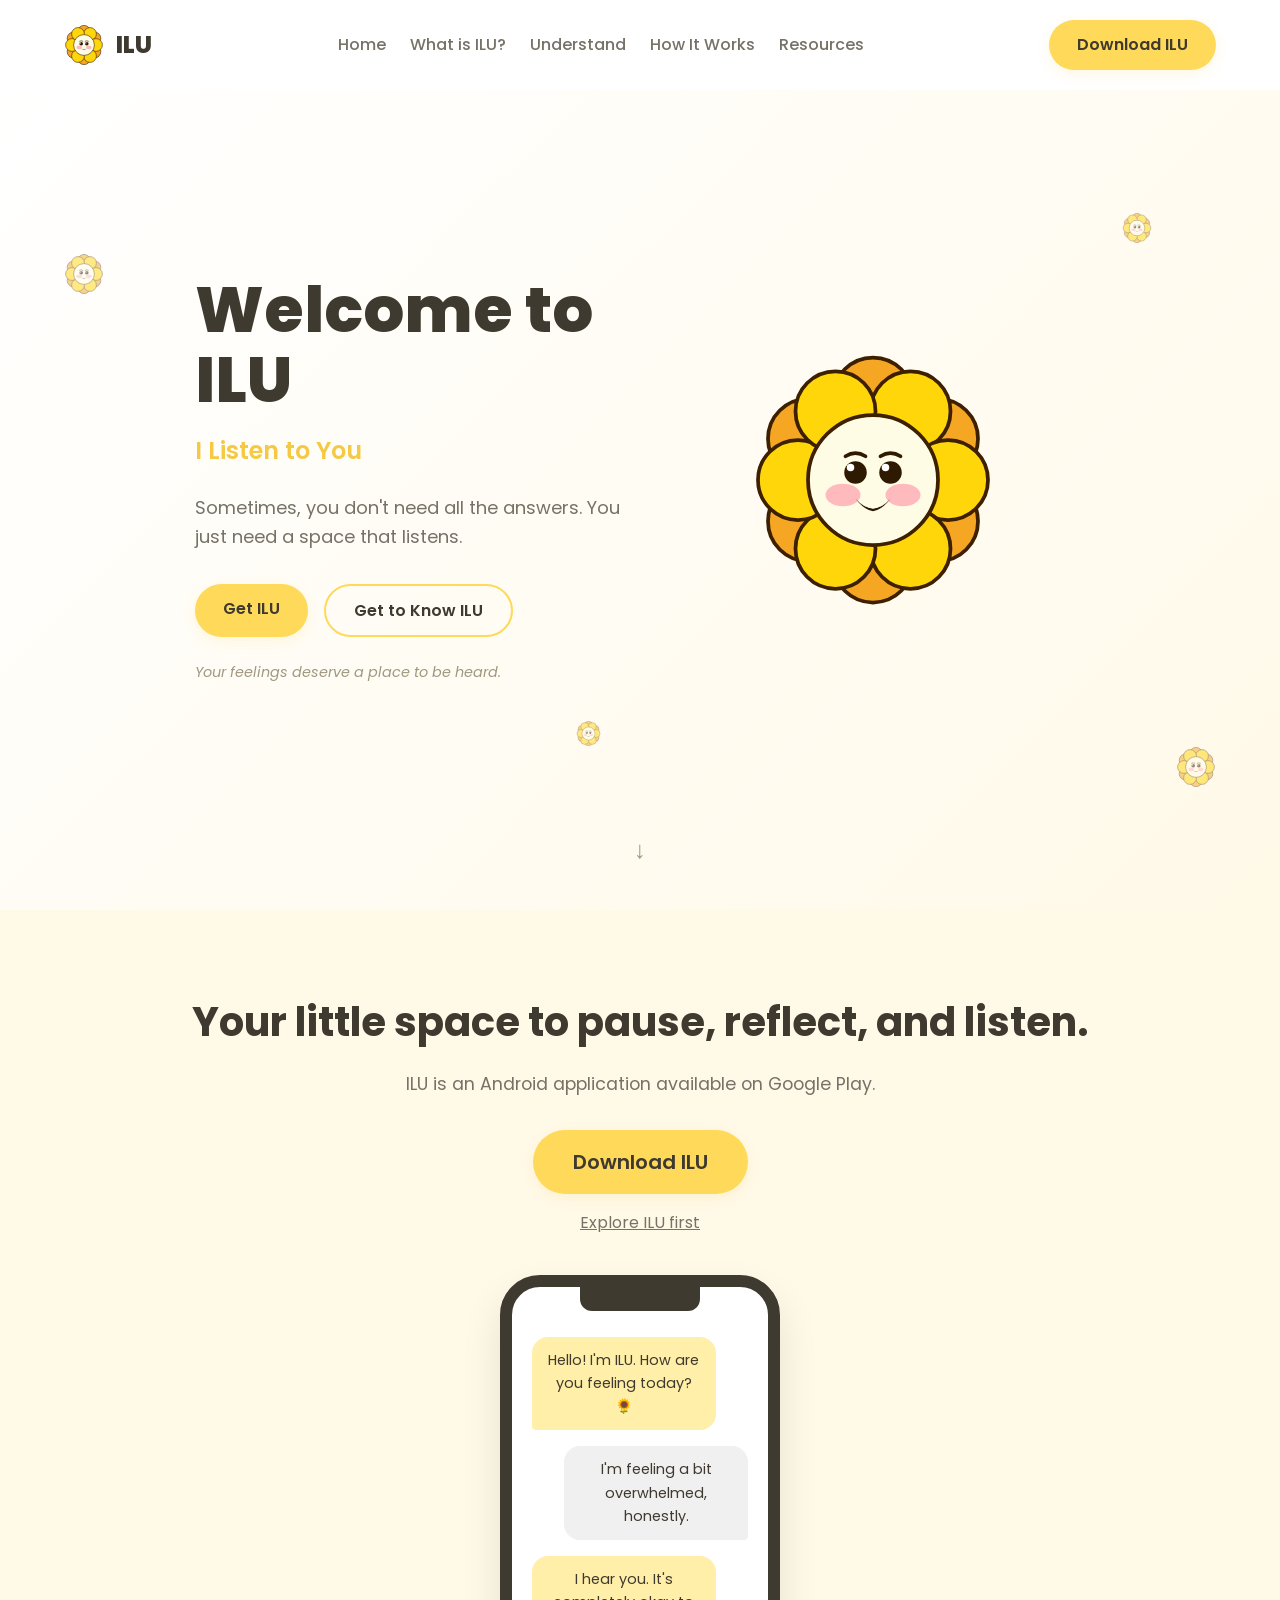
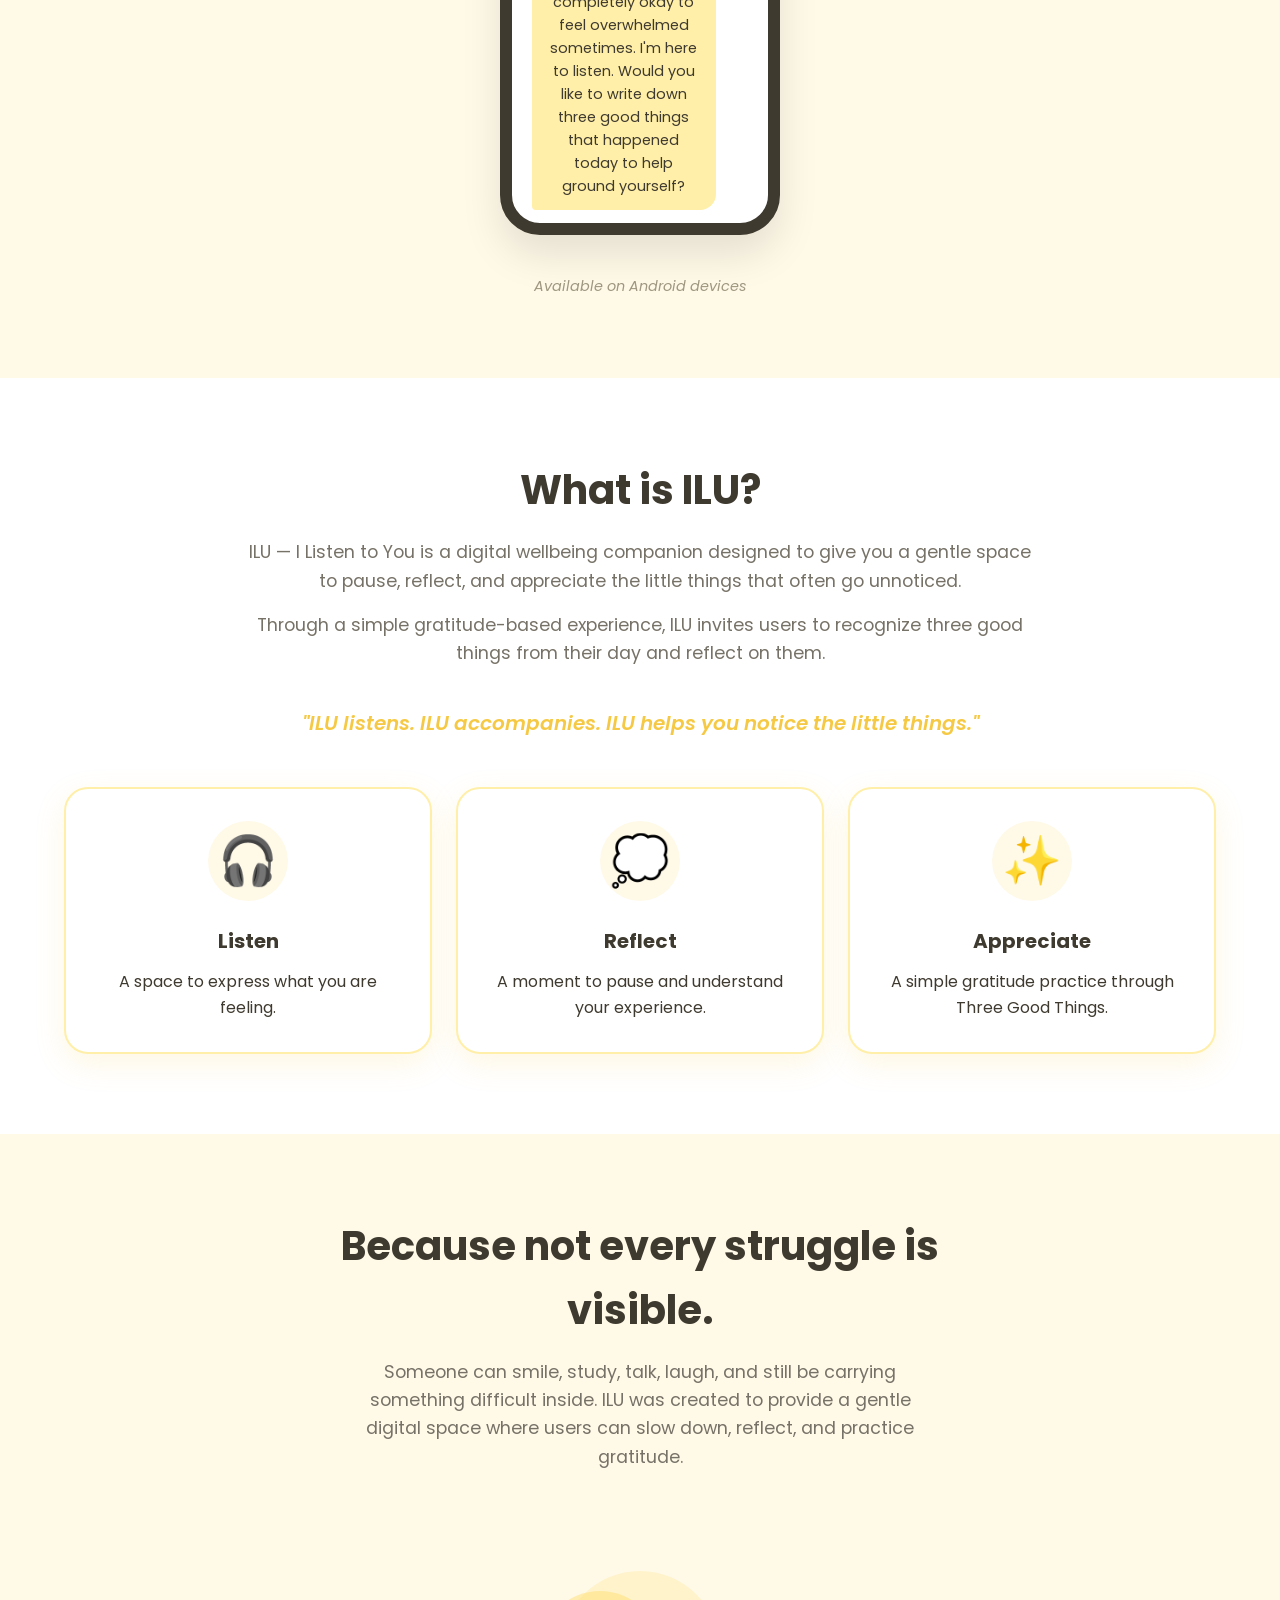
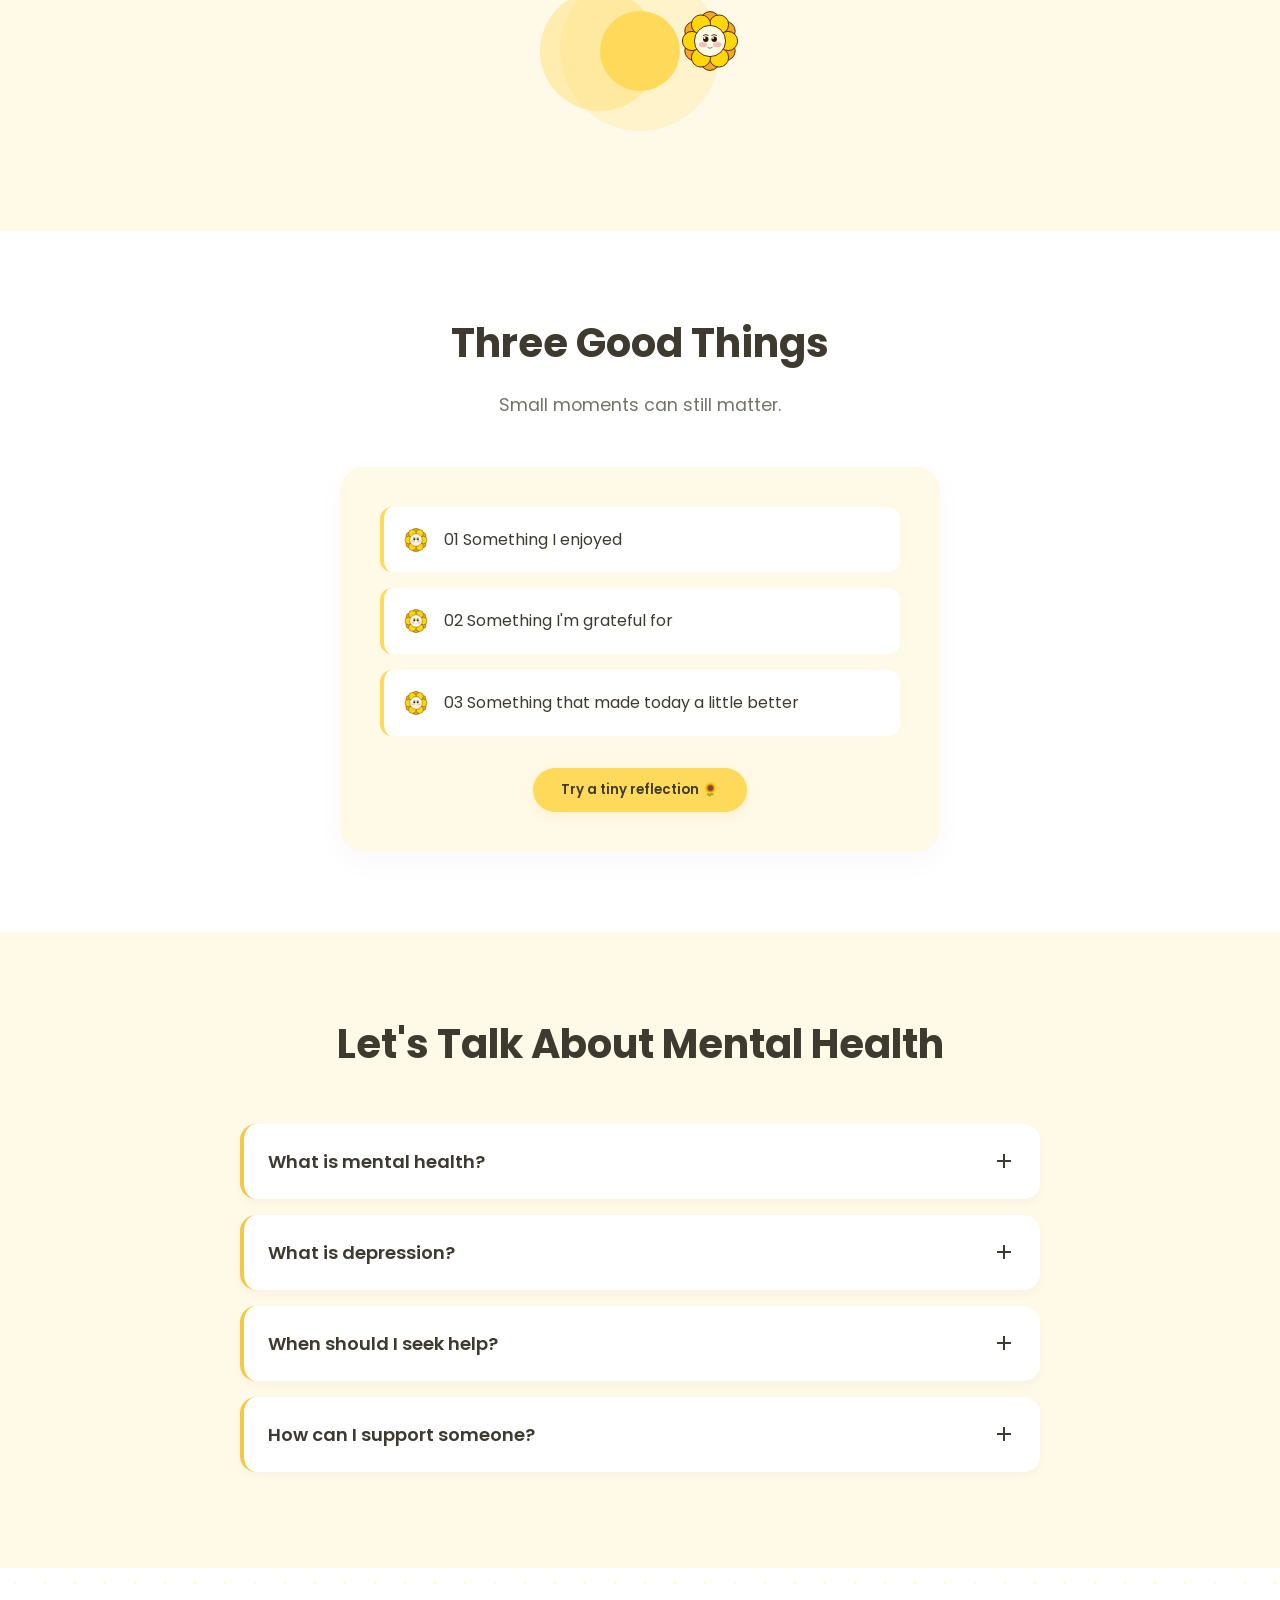
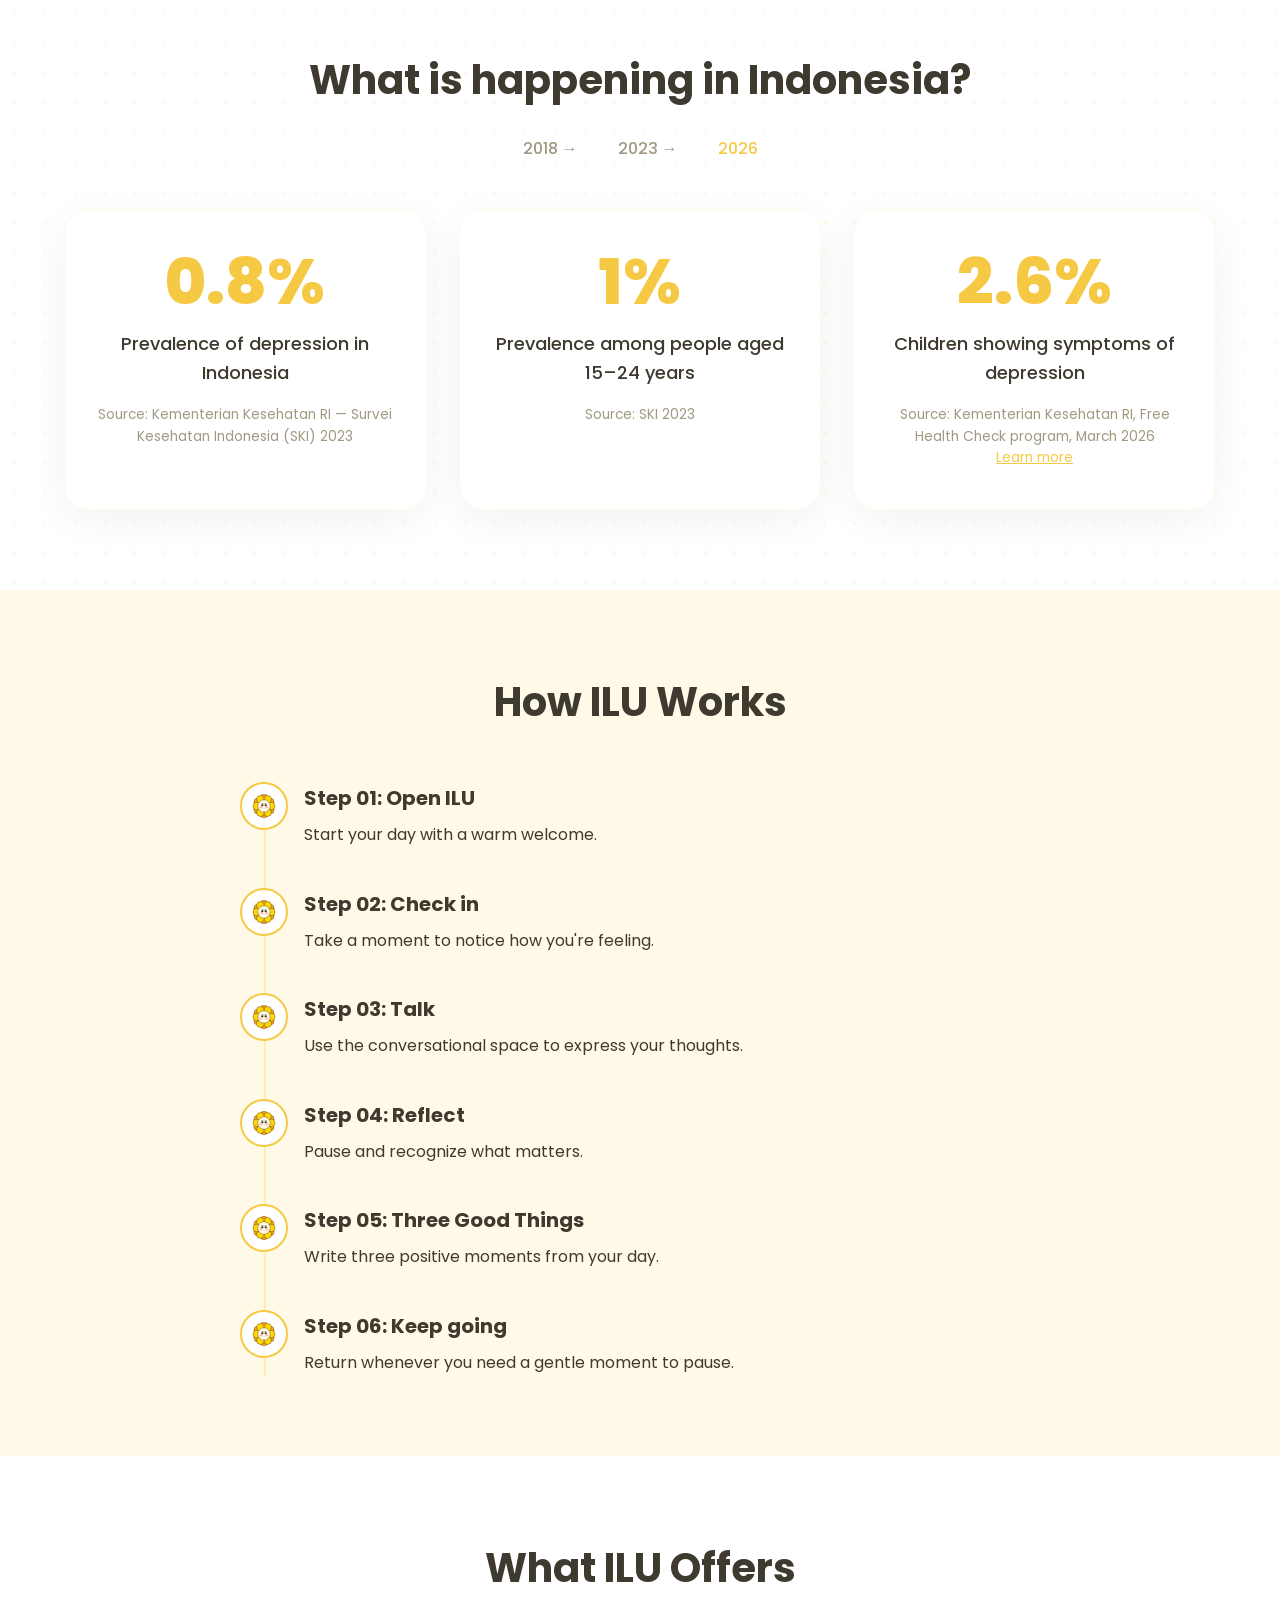
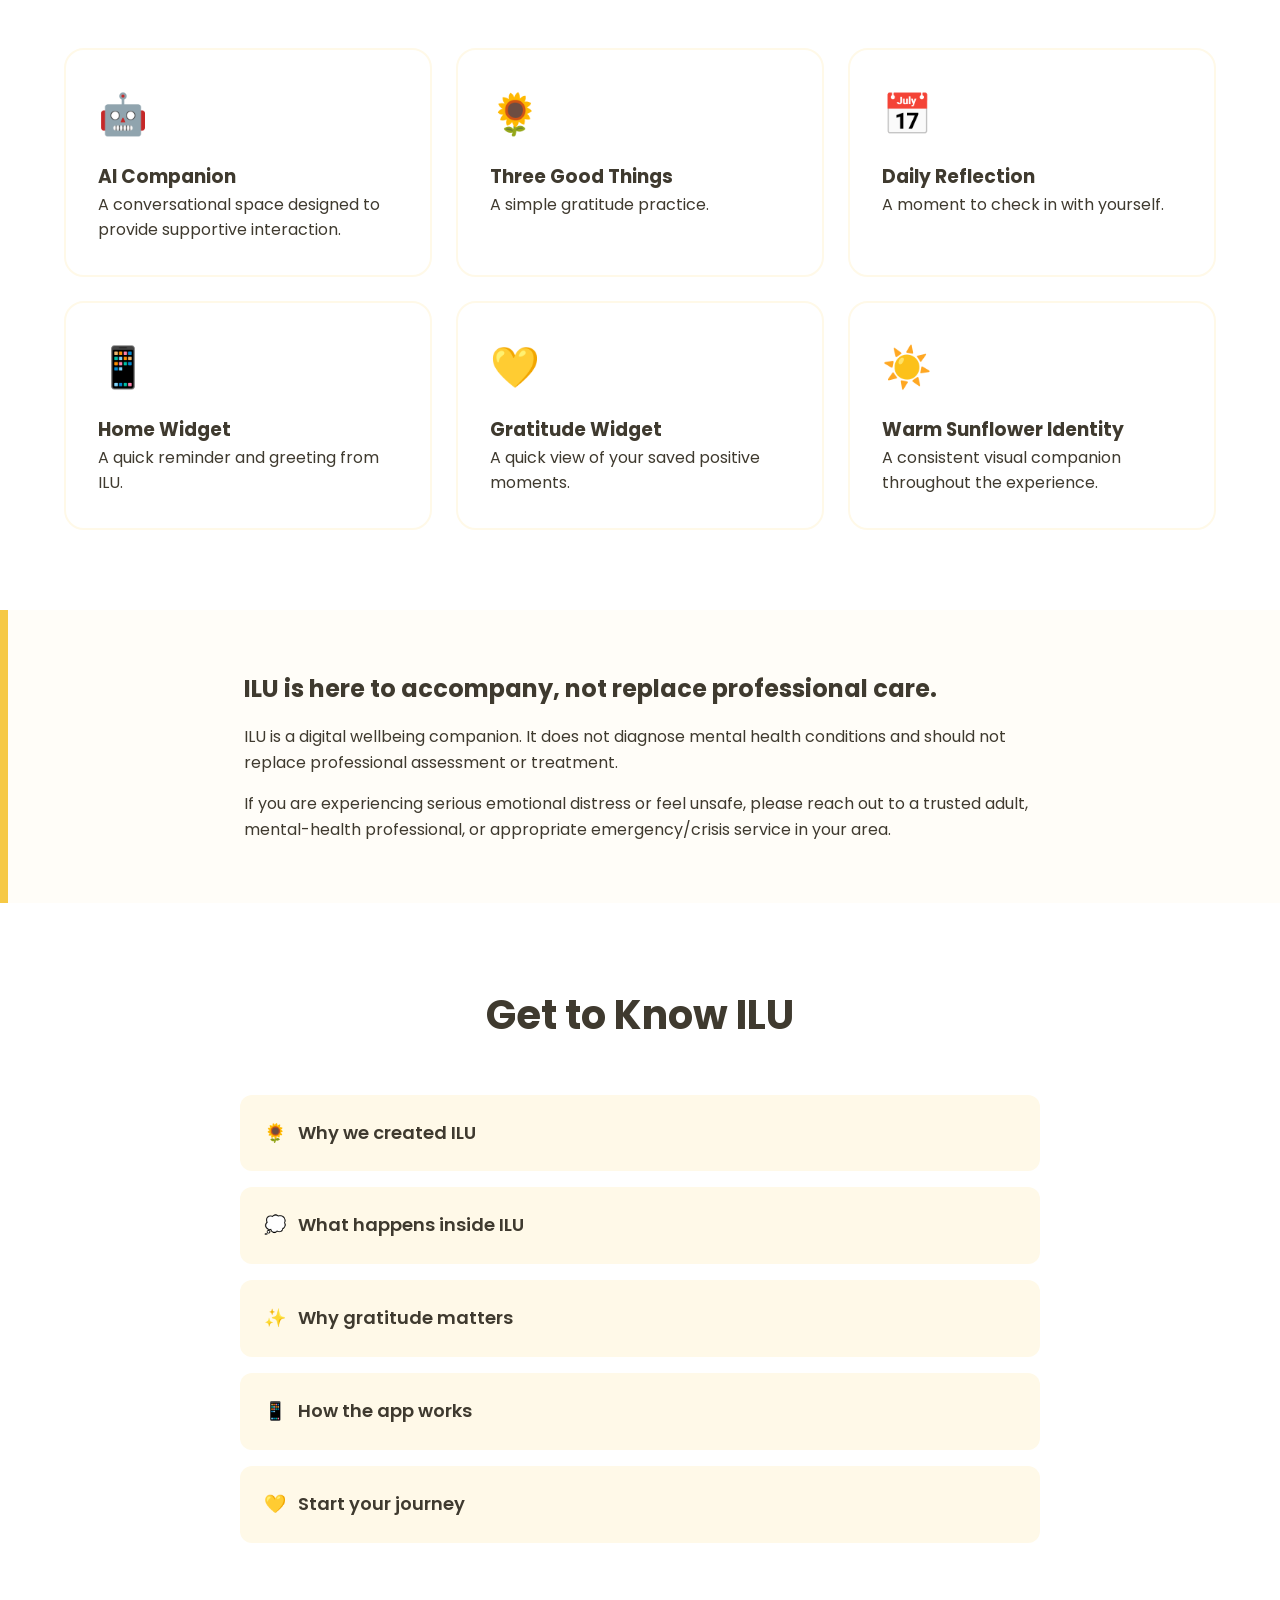
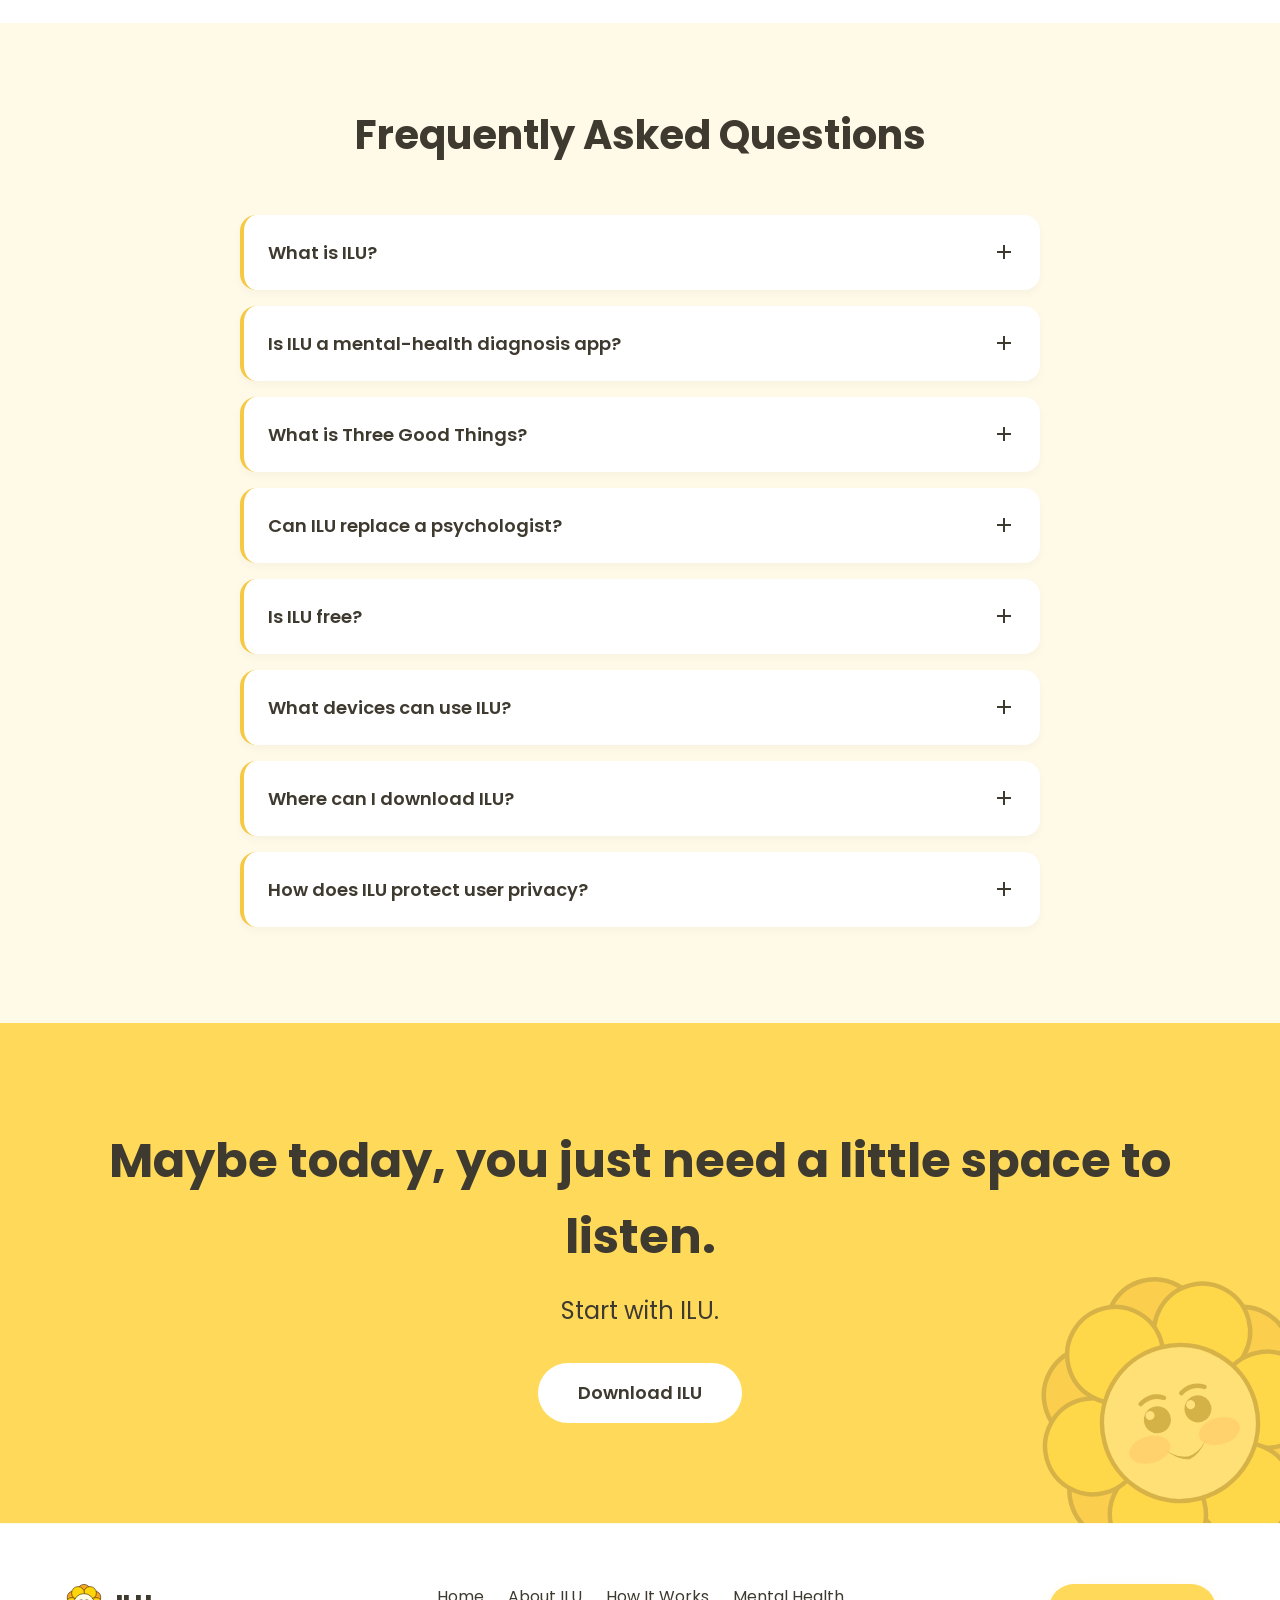
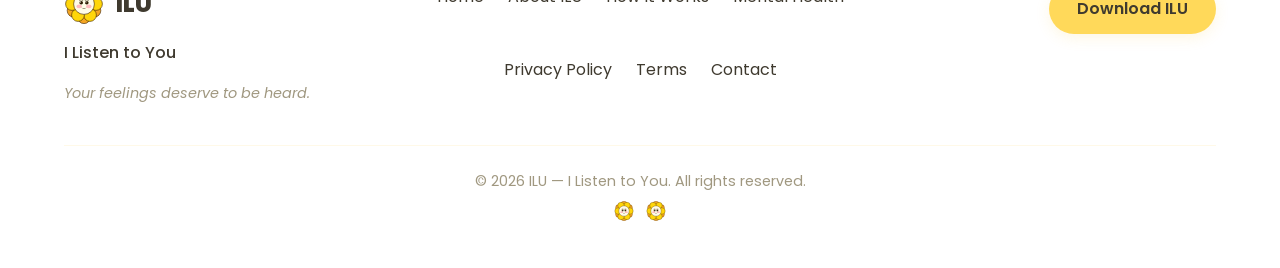
==== index.html @ 3433a251 "Add Google Search Console HTML verification file and meta tag for organization verification" ====
<!DOCTYPE html>
<html lang="en">
<head>
    <meta charset="UTF-8">
    <meta name="viewport" content="width=device-width, initial-scale=1.0">
    <meta name="google-site-verification" content="googleefeaaa1e9da4fd5a" />
    <title>ILU — I Listen to You | A Gentle Space to Listen, Reflect & Appreciate</title>
    <meta name="description" content="Meet ILU — I Listen to You, a digital wellbeing companion designed to help you pause, reflect, and practice gratitude through Three Good Things.">
    <meta name="keywords" content="ILU, I Listen to You, mental health app, gratitude app, three good things, aplikasi kesehatan mental, aplikasi gratitude">
    <meta property="og:title" content="ILU — I Listen to You">
    <meta property="og:description" content="A digital wellbeing companion designed to help you pause, reflect, and appreciate the little things.">
    <meta property="og:type" content="website">

    <link rel="preconnect" href="https://fonts.googleapis.com">
    <link rel="preconnect" href="https://fonts.gstatic.com" crossorigin>
    <link href="https://fonts.googleapis.com/css2?family=Poppins:wght@300;400;500;600;700;800&display=swap" rel="stylesheet">

    <style>
        :root {
            --white: #FFFFFF;
            --cream: #FFF9E8;
            --soft-yellow: #FFEFA8;
            --warm-yellow: #FFD95A;
            --sunflower: #F6C945;
            --text-dark: #3F3A2F;
            --text-secondary: #777267;
            --text-light: #A09880;
            --shadow: rgba(246, 201, 69, 0.15);
            --shadow-hover: rgba(246, 201, 69, 0.3);
            --transition: 0.3s ease;
        }

        * {
            margin: 0;
            padding: 0;
            box-sizing: border-box;
        }

        body {
            font-family: 'Poppins', sans-serif;
            color: var(--text-dark);
            background-color: var(--white);
            line-height: 1.6;
            overflow-x: hidden;
            scroll-behavior: smooth;
        }

        a {
            text-decoration: none;
            color: inherit;
        }

        ul {
            list-style: none;
        }

        button {
            cursor: pointer;
            font-family: inherit;
            border: none;
            outline: none;
        }

        .container {
            max-width: 1200px;
            margin: 0 auto;
            padding: 0 24px;
        }

        section {
            padding: 80px 0;
        }

        /* Reusable Components */
        .btn {
            display: inline-block;
            padding: 12px 28px;
            border-radius: 50px;
            font-weight: 600;
            transition: var(--transition);
            text-align: center;
        }

        .btn-primary {
            background-color: var(--warm-yellow);
            color: var(--text-dark);
            box-shadow: 0 4px 14px var(--shadow);
        }

        .btn-primary:hover {
            transform: translateY(-2px);
            box-shadow: 0 6px 20px var(--shadow-hover);
        }

        .btn-outline {
            background-color: transparent;
            border: 2px solid var(--warm-yellow);
            color: var(--text-dark);
        }

        .btn-outline:hover {
            background-color: var(--soft-yellow);
        }

        .section-header {
            text-align: center;
            margin-bottom: 48px;
        }

        .section-title {
            font-size: 2.5rem;
            font-weight: 700;
            color: var(--text-dark);
            margin-bottom: 16px;
        }

        .section-subtitle {
            font-size: 1.1rem;
            color: var(--text-secondary);
            max-width: 600px;
            margin: 0 auto;
        }

        /* SVG Mascot Animation */
        .mascot-float {
            animation: float 3s ease-in-out infinite;
        }

        @keyframes float {
            0% { transform: translateY(0px); }
            50% { transform: translateY(-8px); }
            100% { transform: translateY(0px); }
        }

        /* Scroll Animations */
        .animate-on-scroll {
            opacity: 0;
            transform: translateY(20px);
            transition: opacity 0.6s ease-out, transform 0.6s ease-out;
        }

        .animate-on-scroll.is-visible {
            opacity: 1;
            transform: translateY(0);
        }

        /* Section 1: Navigation */
        .navbar {
            position: sticky;
            top: 0;
            left: 0;
            width: 100%;
            z-index: 1000;
            background-color: var(--white);
            transition: all var(--transition);
            padding: 20px 0;
        }

        .navbar.scrolled {
            padding: 12px 0;
            box-shadow: 0 4px 20px rgba(0, 0, 0, 0.05);
        }

        .nav-container {
            display: flex;
            justify-content: space-between;
            align-items: center;
        }

        .nav-logo {
            display: flex;
            align-items: center;
            gap: 12px;
            font-size: 1.5rem;
            font-weight: 800;
            color: var(--text-dark);
        }

        .nav-logo svg {
            width: 40px;
            height: 40px;
        }

        .nav-links {
            display: flex;
            gap: 24px;
        }

        .nav-links a {
            font-weight: 500;
            color: var(--text-secondary);
            transition: var(--transition);
        }

        .nav-links a:hover {
            color: var(--sunflower);
        }

        .nav-right {
            display: flex;
            align-items: center;
            gap: 16px;
        }

        .hamburger {
            display: none;
            flex-direction: column;
            gap: 5px;
            background: none;
            border: none;
            cursor: pointer;
        }

        .hamburger span {
            width: 25px;
            height: 3px;
            background-color: var(--text-dark);
            border-radius: 3px;
            transition: var(--transition);
        }

        /* Mobile Menu */
        .mobile-menu {
            position: fixed;
            top: 0;
            left: 0;
            width: 100%;
            height: 100vh;
            background-color: var(--white);
            z-index: 999;
            display: flex;
            flex-direction: column;
            align-items: center;
            justify-content: center;
            gap: 24px;
            transform: translateY(-100%);
            transition: transform 0.4s ease-in-out;
        }

        .mobile-menu.open {
            transform: translateY(0);
        }

        .mobile-menu a {
            font-size: 1.5rem;
            font-weight: 600;
        }

        .close-menu {
            position: absolute;
            top: 30px;
            right: 30px;
            background: none;
            border: none;
            font-size: 2rem;
            cursor: pointer;
            color: var(--text-dark);
        }

        /* Section 2: Hero */
        .hero {
            background: linear-gradient(135deg, var(--white) 0%, var(--cream) 100%);
            min-height: calc(100vh - 80px);
            display: flex;
            align-items: center;
            position: relative;
            overflow: hidden;
            padding-top: 40px;
        }

        .hero-container {
            display: flex;
            align-items: center;
            justify-content: space-between;
            gap: 40px;
            position: relative;
            z-index: 2;
        }

        .hero-content {
            flex: 1;
            max-width: 600px;
        }

        .hero-title {
            font-size: 4rem;
            font-weight: 800;
            line-height: 1.1;
            margin-bottom: 16px;
            color: var(--text-dark);
        }

        .hero-subtitle {
            font-size: 1.5rem;
            font-weight: 600;
            color: var(--sunflower);
            margin-bottom: 24px;
        }

        .hero-desc {
            font-size: 1.125rem;
            color: var(--text-secondary);
            margin-bottom: 32px;
        }

        .hero-actions {
            display: flex;
            gap: 16px;
            margin-bottom: 24px;
            flex-wrap: wrap;
        }

        .hero-note {
            font-size: 0.9rem;
            color: var(--text-light);
            font-style: italic;
        }

        .hero-visual {
            flex: 1;
            display: flex;
            justify-content: center;
            align-items: center;
        }

        .hero-mascot {
            width: 250px;
            height: 250px;
        }

        .floating-deco {
            position: absolute;
            width: 40px;
            height: 40px;
            opacity: 0.5;
            animation: float 4s ease-in-out infinite alternate;
        }
        .deco-1 { top: 20%; left: 5%; animation-delay: 0s; }
        .deco-2 { top: 15%; right: 10%; width: 30px; height: 30px; animation-delay: 1s; }
        .deco-3 { bottom: 20%; left: 45%; width: 25px; height: 25px; animation-delay: 2s; }
        .deco-4 { bottom: 15%; right: 5%; animation-delay: 1.5s; }

        .scroll-indicator {
            position: absolute;
            bottom: 40px;
            left: 50%;
            transform: translateX(-50%);
            animation: float 2s ease-in-out infinite;
            color: var(--text-light);
            font-size: 24px;
        }

        /* Section 3: Download */
        .download-section {
            background-color: var(--cream);
            text-align: center;
        }

        .phone-mockup {
            width: 280px;
            height: 560px;
            border: 12px solid var(--text-dark);
            border-radius: 40px;
            margin: 40px auto;
            background-color: var(--white);
            position: relative;
            overflow: hidden;
            box-shadow: 0 20px 40px rgba(0,0,0,0.1);
        }

        .phone-notch {
            position: absolute;
            top: 0;
            left: 50%;
            transform: translateX(-50%);
            width: 120px;
            height: 24px;
            background-color: var(--text-dark);
            border-bottom-left-radius: 12px;
            border-bottom-right-radius: 12px;
            z-index: 10;
        }

        .chat-ui {
            padding: 50px 20px 20px;
            display: flex;
            flex-direction: column;
            gap: 16px;
        }

        .chat-bubble {
            padding: 12px 16px;
            border-radius: 16px;
            font-size: 0.9rem;
            max-width: 85%;
        }

        .chat-bubble.ilu {
            background-color: var(--soft-yellow);
            align-self: flex-start;
            border-bottom-left-radius: 4px;
        }

        .chat-bubble.user {
            background-color: #f0f0f0;
            align-self: flex-end;
            border-bottom-right-radius: 4px;
        }

        /* Section 4: What is ILU */
        .what-is-ilu {
            background-color: var(--white);
        }

        .highlight-phrase {
            font-size: 1.25rem;
            font-weight: 600;
            color: var(--sunflower);
            text-align: center;
            margin: 40px 0;
            font-style: italic;
        }

        .cards-grid {
            display: grid;
            grid-template-columns: repeat(auto-fit, minmax(300px, 1fr));
            gap: 24px;
            margin-top: 40px;
        }

        .info-card {
            background-color: var(--white);
            border: 2px solid var(--soft-yellow);
            border-radius: 24px;
            padding: 32px;
            transition: var(--transition);
            box-shadow: 0 10px 30px var(--shadow);
            display: flex;
            flex-direction: column;
            align-items: center;
            text-align: center;
        }

        .info-card:hover {
            transform: translateY(-8px);
            box-shadow: 0 15px 40px var(--shadow-hover);
            border-color: var(--sunflower);
        }

        .info-card-icon {
            font-size: 3rem;
            margin-bottom: 24px;
            display: flex;
            justify-content: center;
            align-items: center;
            width: 80px;
            height: 80px;
            background-color: var(--cream);
            border-radius: 50%;
        }

        .info-card h3 {
            font-size: 1.25rem;
            margin-bottom: 12px;
        }

        /* Section 5: Why ILU Exists */
        .why-ilu {
            background-color: var(--cream);
            text-align: center;
        }

        .why-content {
            max-width: 700px;
            margin: 0 auto;
        }

        .abstract-illustration {
            margin-top: 40px;
            display: flex;
            justify-content: center;
        }

        .abstract-illustration svg {
            width: 100%;
            max-width: 400px;
        }

        /* Section 6: Three Good Things */
        .three-good-things {
            background-color: var(--white);
        }

        .tgt-demo {
            max-width: 600px;
            margin: 0 auto;
            background-color: var(--cream);
            border-radius: 24px;
            padding: 40px;
            box-shadow: 0 10px 30px rgba(0,0,0,0.03);
        }

        .tgt-card {
            background-color: var(--white);
            padding: 20px;
            border-radius: 12px;
            margin-bottom: 16px;
            border-left: 4px solid var(--warm-yellow);
            display: flex;
            align-items: center;
            gap: 16px;
            transition: var(--transition);
        }

        .tgt-card:hover {
            transform: translateX(4px);
        }

        .tgt-card:hover .tgt-icon {
            transform: rotate(10deg);
        }

        .tgt-icon {
            width: 24px;
            height: 24px;
            transition: transform 0.3s ease;
        }

        .tgt-input-wrapper {
            display: none;
            flex-direction: column;
            gap: 16px;
        }

        .tgt-input {
            width: 100%;
            padding: 16px;
            border: 2px solid var(--soft-yellow);
            border-radius: 12px;
            font-family: inherit;
            font-size: 1rem;
            outline: none;
            transition: border-color 0.3s;
        }

        .tgt-input:focus {
            border-color: var(--sunflower);
        }

        .tgt-success {
            display: none;
            text-align: center;
            margin-top: 24px;
            animation: fadeIn 0.5s ease-out;
        }

        @keyframes fadeIn {
            from { opacity: 0; transform: translateY(10px); }
            to { opacity: 1; transform: translateY(0); }
        }

        /* Section 7: Education / Understand */
        .understand {
            background-color: var(--cream);
        }

        .accordion {
            max-width: 800px;
            margin: 0 auto;
        }

        .accordion-item {
            background-color: var(--white);
            border-radius: 16px;
            margin-bottom: 16px;
            overflow: hidden;
            box-shadow: 0 4px 10px rgba(0,0,0,0.03);
            border-left: 4px solid var(--sunflower);
        }

        .accordion-header {
            width: 100%;
            padding: 24px;
            display: flex;
            justify-content: space-between;
            align-items: center;
            background: none;
            border: none;
            font-size: 1.125rem;
            font-weight: 600;
            color: var(--text-dark);
            cursor: pointer;
            text-align: left;
        }

        .accordion-icon {
            transition: transform 0.3s ease;
        }

        .accordion-item.active .accordion-icon {
            transform: rotate(45deg);
        }

        .accordion-content {
            max-height: 0;
            overflow: hidden;
            transition: max-height 0.3s ease-out;
            padding: 0 24px;
            color: var(--text-secondary);
        }

        .accordion-item.active .accordion-content {
            padding-bottom: 24px;
        }

        /* Section 8: Stats */
        .stats {
            background-color: var(--white);
            background-image: radial-gradient(var(--cream) 2px, transparent 2px);
            background-size: 30px 30px;
        }

        .stats-grid {
            display: grid;
            grid-template-columns: repeat(auto-fit, minmax(300px, 1fr));
            gap: 32px;
        }

        .stat-card {
            background-color: var(--white);
            padding: 40px 32px;
            border-radius: 24px;
            text-align: center;
            box-shadow: 0 10px 40px rgba(0,0,0,0.05);
            border: 1px solid var(--cream);
            position: relative;
        }

        .stat-number {
            font-size: 4rem;
            font-weight: 800;
            color: var(--sunflower);
            margin-bottom: 16px;
            line-height: 1;
        }

        .stat-desc {
            font-size: 1.125rem;
            font-weight: 500;
            margin-bottom: 16px;
        }

        .stat-source {
            font-size: 0.85rem;
            color: var(--text-light);
        }

        /* Section 9: How it Works */
        .how-it-works {
            background-color: var(--cream);
        }

        .timeline {
            max-width: 800px;
            margin: 0 auto;
            position: relative;
        }

        .timeline::before {
            content: '';
            position: absolute;
            top: 0;
            bottom: 0;
            left: 24px;
            width: 2px;
            background-color: var(--soft-yellow);
        }

        .timeline-item {
            position: relative;
            padding-left: 64px;
            margin-bottom: 40px;
        }

        .timeline-item:last-child {
            margin-bottom: 0;
        }

        .timeline-icon {
            position: absolute;
            left: 0;
            top: 0;
            width: 48px;
            height: 48px;
            background-color: var(--white);
            border: 2px solid var(--sunflower);
            border-radius: 50%;
            display: flex;
            justify-content: center;
            align-items: center;
            z-index: 2;
        }

        .timeline-icon svg {
            width: 24px;
            height: 24px;
        }

        .timeline-content h4 {
            font-size: 1.25rem;
            margin-bottom: 8px;
            color: var(--text-dark);
        }

        /* Section 10: Features */
        .features {
            background-color: var(--white);
        }

        .feature-grid {
            display: grid;
            grid-template-columns: repeat(auto-fit, minmax(300px, 1fr));
            gap: 24px;
        }

        .feature-card {
            background-color: var(--white);
            border: 2px solid var(--cream);
            border-radius: 20px;
            padding: 32px;
            transition: var(--transition);
        }

        .feature-card:hover {
            transform: scale(1.02);
            box-shadow: 0 15px 30px var(--shadow);
            border-color: var(--sunflower);
        }

        .feature-icon {
            font-size: 2.5rem;
            margin-bottom: 16px;
        }

        /* Section 11: Safety Notice */
        .safety-notice {
            background-color: #FFFDF8;
            padding: 60px 0;
            border-left: 8px solid var(--sunflower);
        }

        .safety-content {
            max-width: 800px;
            margin: 0 auto;
        }

        .safety-content h3 {
            font-size: 1.5rem;
            margin-bottom: 16px;
            color: var(--text-dark);
        }

        /* Section 12: Journey / Resources */
        .journey {
            background-color: var(--white);
        }

        .journey-flow {
            display: flex;
            flex-direction: column;
            gap: 16px;
            max-width: 800px;
            margin: 0 auto;
        }

        .journey-item {
            background-color: var(--cream);
            border-radius: 12px;
            padding: 24px;
            cursor: pointer;
            transition: var(--transition);
        }

        .journey-item:hover {
            background-color: var(--soft-yellow);
        }

        .journey-header {
            font-weight: 600;
            font-size: 1.125rem;
            display: flex;
            align-items: center;
            gap: 12px;
        }

        .journey-desc {
            max-height: 0;
            overflow: hidden;
            transition: max-height 0.3s ease-out, margin 0.3s;
            color: var(--text-secondary);
        }

        .journey-item.open .journey-desc {
            margin-top: 12px;
        }

        /* Section 13: FAQ */
        .faq {
            background-color: var(--cream);
        }

        /* Section 14: Final CTA */
        .final-cta {
            background-color: var(--warm-yellow);
            text-align: center;
            padding: 100px 0;
            position: relative;
            overflow: hidden;
        }

        .final-cta h2 {
            font-size: 3rem;
            margin-bottom: 16px;
        }

        .final-cta .btn {
            background-color: var(--white);
            color: var(--text-dark);
            font-size: 1.125rem;
            padding: 16px 40px;
        }

        .final-cta .btn:hover {
            background-color: var(--text-dark);
            color: var(--white);
        }

        .final-mascot {
            position: absolute;
            bottom: -50px;
            right: -50px;
            width: 300px;
            height: 300px;
            opacity: 0.2;
            transform: rotate(-15deg);
        }

        /* Section 15: Footer */
        .footer {
            background-color: var(--white);
            padding: 60px 0 40px;
            border-top: 1px solid var(--cream);
        }

        .footer-grid {
            display: grid;
            grid-template-columns: 1fr 2fr 1fr;
            gap: 40px;
            margin-bottom: 40px;
        }

        .footer-brand {
            display: flex;
            flex-direction: column;
            gap: 16px;
        }

        .footer-nav {
            display: flex;
            flex-wrap: wrap;
            gap: 24px;
            justify-content: center;
        }

        .footer-nav a:hover {
            color: var(--sunflower);
        }

        .footer-right {
            text-align: right;
        }

        .footer-bottom {
            text-align: center;
            padding-top: 24px;
            border-top: 1px solid var(--cream);
            color: var(--text-light);
            font-size: 0.9rem;
        }

        /* Responsive Breakpoints */
        @media (max-width: 1024px) {
            .hero-title { font-size: 3rem; }
            .hero-mascot { width: 200px; height: 200px; }
            .footer-grid { grid-template-columns: 1fr 1fr; text-align: center; }
            .footer-nav { justify-content: flex-start; }
            .footer-right { text-align: left; }
        }

        @media (max-width: 768px) {
            section { padding: 60px 0; }
            .nav-links, .nav-right .btn { display: none; }
            .hamburger { display: flex; }
            
            .hero-container { flex-direction: column-reverse; text-align: center; }
            .hero-actions { justify-content: center; }
            .hero-title { font-size: 2.5rem; }
            
            .timeline::before { left: 16px; }
            .timeline-item { padding-left: 48px; }
            .timeline-icon { width: 32px; height: 32px; }
            .timeline-icon svg { width: 16px; height: 16px; }
            
            .footer-grid { grid-template-columns: 1fr; }
            .footer-nav { justify-content: center; }
            .footer-brand, .footer-right { align-items: center; text-align: center; }
        }

    </style>
</head>
<body>

    <!-- SVG Sprites -->
    <svg style="display: none;">
        <!-- Sunflower Mascot - exact ILU mascot design -->
        <symbol id="sunflower-mascot" viewBox="0 0 200 200">
            <g class="mascot-group">
                <!-- Orange petals (back layer) -->
                <circle cx="100" cy="34"  r="32" fill="#F5A623" stroke="#3D2000" stroke-width="3"/>
                <circle cx="152" cy="67"  r="32" fill="#F5A623" stroke="#3D2000" stroke-width="3"/>
                <circle cx="152" cy="133" r="32" fill="#F5A623" stroke="#3D2000" stroke-width="3"/>
                <circle cx="100" cy="166" r="32" fill="#F5A623" stroke="#3D2000" stroke-width="3"/>
                <circle cx="48"  cy="133" r="32" fill="#F5A623" stroke="#3D2000" stroke-width="3"/>
                <circle cx="48"  cy="67"  r="32" fill="#F5A623" stroke="#3D2000" stroke-width="3"/>
                <!-- Yellow petals (front layer) -->
                <circle cx="130" cy="45"  r="32" fill="#FFD60A" stroke="#3D2000" stroke-width="3"/>
                <circle cx="160" cy="100" r="32" fill="#FFD60A" stroke="#3D2000" stroke-width="3"/>
                <circle cx="130" cy="155" r="32" fill="#FFD60A" stroke="#3D2000" stroke-width="3"/>
                <circle cx="70"  cy="155" r="32" fill="#FFD60A" stroke="#3D2000" stroke-width="3"/>
                <circle cx="40"  cy="100" r="32" fill="#FFD60A" stroke="#3D2000" stroke-width="3"/>
                <circle cx="70"  cy="45"  r="32" fill="#FFD60A" stroke="#3D2000" stroke-width="3"/>
                <!-- Center face circle -->
                <circle cx="100" cy="100" r="52" fill="#FFFCE6" stroke="#3D2000" stroke-width="3"/>
                <!-- Pink cheeks -->
                <ellipse cx="76"  cy="112" rx="14" ry="9" fill="#FFB3BA" opacity="0.9"/>
                <ellipse cx="124" cy="112" rx="14" ry="9" fill="#FFB3BA" opacity="0.9"/>
                <!-- Eyes (large round dots with white highlights) -->
                <circle cx="86"  cy="94" r="9" fill="#2D1A00"/>
                <circle cx="114" cy="94" r="9" fill="#2D1A00"/>
                <circle cx="82"  cy="90" r="3" fill="white"/>
                <circle cx="110" cy="90" r="3" fill="white"/>
                <!-- Eyebrows -->
                <path d="M78,81 Q86,76 94,81"   fill="none" stroke="#2D1A00" stroke-width="3" stroke-linecap="round"/>
                <path d="M106,81 Q114,76 122,81" fill="none" stroke="#2D1A00" stroke-width="3" stroke-linecap="round"/>
                <!-- Open happy mouth with teeth -->
                <path d="M86,115 Q100,130 114,115 Q107,124 100,125 Q93,124 86,115Z" fill="#2D1A00"/>
                <path d="M88,117 Q100,127 112,117 Q107,122 100,123 Q93,122 88,117Z" fill="white"/>
            </g>
        </symbol>

        <symbol id="icon-plus" viewBox="0 0 24 24">
            <path fill="currentColor" d="M19 13h-6v6h-2v-6H5v-2h6V5h2v6h6v2z"/>
        </symbol>
    </svg>

    <!-- SECTION 1: STICKY NAVIGATION -->
    <nav class="navbar" id="navbar">
        <div class="container nav-container">
            <a href="#" class="nav-logo">
                <svg><use href="#sunflower-mascot"></use></svg>
                ILU
            </a>
            <ul class="nav-links">
                <li><a href="#">Home</a></li>
                <li><a href="#what-is-ilu">What is ILU?</a></li>
                <li><a href="#understand">Understand</a></li>
                <li><a href="#how-it-works">How It Works</a></li>
                <li><a href="#resources">Resources</a></li>
            </ul>
            <div class="nav-right">
                <a href="#download" class="btn btn-primary">Download ILU</a>
                <button class="hamburger" id="hamburger-btn">
                    <span></span>
                    <span></span>
                    <span></span>
                </button>
            </div>
        </div>
    </nav>

    <!-- Mobile Menu -->
    <div class="mobile-menu" id="mobile-menu">
        <button class="close-menu" id="close-menu">&times;</button>
        <a href="#" class="mobile-link">Home</a>
        <a href="#what-is-ilu" class="mobile-link">What is ILU?</a>
        <a href="#understand" class="mobile-link">Understand</a>
        <a href="#how-it-works" class="mobile-link">How It Works</a>
        <a href="#resources" class="mobile-link">Resources</a>
        <a href="#download" class="btn btn-primary mobile-link" style="margin-top: 20px;">Download ILU</a>
    </div>

    <!-- SECTION 2: HERO -->
    <section class="hero">
        <div class="container hero-container">
            <div class="hero-content animate-on-scroll">
                <h1 class="hero-title">Welcome to ILU</h1>
                <h2 class="hero-subtitle">I Listen to You</h2>
                <p class="hero-desc">Sometimes, you don't need all the answers. You just need a space that listens.</p>
                <div class="hero-actions">
                    <a href="#download" class="btn btn-primary">Get ILU</a>
                    <a href="#what-is-ilu" class="btn btn-outline">Get to Know ILU</a>
                </div>
                <p class="hero-note">Your feelings deserve a place to be heard.</p>
            </div>
            <div class="hero-visual animate-on-scroll" style="transition-delay: 0.2s">
                <svg class="hero-mascot mascot-float"><use href="#sunflower-mascot"></use></svg>
            </div>
        </div>

        <!-- Decorative elements -->
        <svg class="floating-deco deco-1"><use href="#sunflower-mascot"></use></svg>
        <svg class="floating-deco deco-2"><use href="#sunflower-mascot"></use></svg>
        <svg class="floating-deco deco-3"><use href="#sunflower-mascot"></use></svg>
        <svg class="floating-deco deco-4"><use href="#sunflower-mascot"></use></svg>

        <div class="scroll-indicator">
            ↓
        </div>
    </section>

    <!-- SECTION 3: DOWNLOAD SECTION -->
    <section id="download" class="download-section">
        <div class="container animate-on-scroll">
            <h2 class="section-title">Your little space to pause, reflect, and listen.</h2>
            <p class="section-subtitle" style="margin-bottom: 32px;">ILU is an Android application available on Google Play.</p>
            
            <a href="#" class="btn btn-primary" style="font-size: 1.25rem; padding: 16px 40px; margin-bottom: 16px;">Download ILU</a>
            <br>
            <a href="#what-is-ilu" style="color: var(--text-secondary); text-decoration: underline;">Explore ILU first</a>
            
            <div class="phone-mockup">
                <div class="phone-notch"></div>
                <div class="chat-ui">
                    <div class="chat-bubble ilu">Hello! I'm ILU. How are you feeling today? 🌻</div>
                    <div class="chat-bubble user">I'm feeling a bit overwhelmed, honestly.</div>
                    <div class="chat-bubble ilu">I hear you. It's completely okay to feel overwhelmed sometimes. I'm here to listen. Would you like to write down three good things that happened today to help ground yourself?</div>
                </div>
            </div>
            
            <p class="hero-note">Available on Android devices</p>
        </div>
    </section>

    <!-- SECTION 4: WHAT IS ILU? -->
    <section id="what-is-ilu" class="what-is-ilu">
        <div class="container">
            <div class="section-header animate-on-scroll">
                <h2 class="section-title">What is ILU?</h2>
                <p class="section-subtitle" style="max-width: 800px; margin-bottom: 16px;">ILU — I Listen to You is a digital wellbeing companion designed to give you a gentle space to pause, reflect, and appreciate the little things that often go unnoticed.</p>
                <p class="section-subtitle" style="max-width: 800px;">Through a simple gratitude-based experience, ILU invites users to recognize three good things from their day and reflect on them.</p>
                <p class="highlight-phrase">"ILU listens. ILU accompanies. ILU helps you notice the little things."</p>
            </div>

            <div class="cards-grid">
                <div class="info-card animate-on-scroll">
                    <div class="info-card-icon">🎧</div>
                    <h3>Listen</h3>
                    <p>A space to express what you are feeling.</p>
                </div>
                <div class="info-card animate-on-scroll" style="transition-delay: 0.1s">
                    <div class="info-card-icon">💭</div>
                    <h3>Reflect</h3>
                    <p>A moment to pause and understand your experience.</p>
                </div>
                <div class="info-card animate-on-scroll" style="transition-delay: 0.2s">
                    <div class="info-card-icon">✨</div>
                    <h3>Appreciate</h3>
                    <p>A simple gratitude practice through Three Good Things.</p>
                </div>
            </div>
        </div>
    </section>

    <!-- SECTION 5: WHY ILU EXISTS -->
    <section class="why-ilu">
        <div class="container animate-on-scroll">
            <div class="why-content">
                <h2 class="section-title">Because not every struggle is visible.</h2>
                <p class="section-subtitle">Someone can smile, study, talk, laugh, and still be carrying something difficult inside. ILU was created to provide a gentle digital space where users can slow down, reflect, and practice gratitude.</p>
            </div>
            
            <div class="abstract-illustration">
                <!-- Simple SVG abstract illustration representing support -->
                <svg viewBox="0 0 200 100" style="width: 100%; max-width: 400px; margin: 40px auto 0;">
                    <circle cx="100" cy="50" r="40" fill="var(--warm-yellow)" opacity="0.2"/>
                    <circle cx="80" cy="50" r="30" fill="var(--warm-yellow)" opacity="0.4"/>
                    <circle cx="100" cy="50" r="20" fill="var(--warm-yellow)"/>
                    <!-- Small mascot nearby -->
                    <use href="#sunflower-mascot" x="120" y="30" width="30" height="30" />
                </svg>
            </div>
        </div>
    </section>

    <!-- SECTION 6: THREE GOOD THINGS -->
    <section id="three-good-things" class="three-good-things">
        <div class="container">
            <div class="section-header animate-on-scroll">
                <h2 class="section-title">Three Good Things</h2>
                <p class="section-subtitle">Small moments can still matter.</p>
            </div>

            <div class="tgt-demo animate-on-scroll" id="tgt-demo">
                <div id="tgt-display">
                    <div class="tgt-card">
                        <svg class="tgt-icon"><use href="#sunflower-mascot"></use></svg>
                        <span>01 Something I enjoyed</span>
                    </div>
                    <div class="tgt-card">
                        <svg class="tgt-icon"><use href="#sunflower-mascot"></use></svg>
                        <span>02 Something I'm grateful for</span>
                    </div>
                    <div class="tgt-card">
                        <svg class="tgt-icon"><use href="#sunflower-mascot"></use></svg>
                        <span>03 Something that made today a little better</span>
                    </div>
                    
                    <div style="text-align: center; margin-top: 32px;">
                        <button class="btn btn-primary" id="btn-start-tgt">Try a tiny reflection 🌻</button>
                    </div>
                </div>

                <div class="tgt-input-wrapper" id="tgt-inputs">
                    <input type="text" class="tgt-input" id="tgt-in-1" placeholder="01 Something I enjoyed...">
                    <input type="text" class="tgt-input" id="tgt-in-2" placeholder="02 Something I'm grateful for...">
                    <input type="text" class="tgt-input" id="tgt-in-3" placeholder="03 Something that made today a little better...">
                    
                    <button class="btn btn-primary" id="btn-submit-tgt" style="margin-top: 16px;">Save these little things</button>
                </div>

                <div class="tgt-success" id="tgt-success">
                    <h3 style="color: var(--text-dark); margin-bottom: 16px;">Look at that. You found three little good things today. 🌻</h3>
                    <svg class="mascot-float" style="width: 80px; height: 80px; margin: 0 auto;"><use href="#sunflower-mascot"></use></svg>
                </div>
            </div>
        </div>
    </section>

    <!-- SECTION 7: MENTAL HEALTH EDUCATION -->
    <section id="understand" class="understand">
        <div class="container">
            <div class="section-header animate-on-scroll">
                <h2 class="section-title">Let's Talk About Mental Health</h2>
            </div>
            
            <div class="accordion animate-on-scroll">
                <div class="accordion-item">
                    <button class="accordion-header">
                        What is mental health?
                        <svg class="accordion-icon" width="24" height="24"><use href="#icon-plus"></use></svg>
                    </button>
                    <div class="accordion-content">
                        <p style="padding-top: 16px;">Mental health includes our emotional, psychological, and social wellbeing. It affects how we think, feel, and act as we cope with life. It also helps determine how we handle stress, relate to others, and make choices.</p>
                    </div>
                </div>
                
                <div class="accordion-item">
                    <button class="accordion-header">
                        What is depression?
                        <svg class="accordion-icon" width="24" height="24"><use href="#icon-plus"></use></svg>
                    </button>
                    <div class="accordion-content">
                        <p style="padding-top: 16px;">According to the WHO, depression is a common mental disorder. It is more than just a bout of sadness. It involves a persistent low mood and a loss of pleasure or interest in activities, lasting for at least two weeks.</p>
                    </div>
                </div>
                
                <div class="accordion-item">
                    <button class="accordion-header">
                        When should I seek help?
                        <svg class="accordion-icon" width="24" height="24"><use href="#icon-plus"></use></svg>
                    </button>
                    <div class="accordion-content">
                        <p style="padding-top: 16px;">You should consider seeking help when you experience persistent symptoms that affect your daily life, relationships, or ability to function. Reaching out to a trusted adult or a mental health professional is a courageous first step.</p>
                    </div>
                </div>

                <div class="accordion-item">
                    <button class="accordion-header">
                        How can I support someone?
                        <svg class="accordion-icon" width="24" height="24"><use href="#icon-plus"></use></svg>
                    </button>
                    <div class="accordion-content">
                        <p style="padding-top: 16px;">Listen to them without judgment, be present, and offer a safe space for them to share. Encourage them gently to seek professional support if they are struggling, and remind them that they are not alone.</p>
                    </div>
                </div>
            </div>
        </div>
    </section>

    <!-- SECTION 8: STATS -->
    <section class="stats">
        <div class="container">
            <div class="section-header animate-on-scroll">
                <h2 class="section-title">What is happening in Indonesia?</h2>
                <div style="display: flex; justify-content: center; gap: 40px; margin-top: 24px; color: var(--text-light); font-weight: 500;">
                    <span>2018 &rarr;</span>
                    <span>2023 &rarr;</span>
                    <span style="color: var(--sunflower);">2026</span>
                </div>
            </div>
            
            <div class="stats-grid" id="stats-container">
                <div class="stat-card animate-on-scroll">
                    <div class="stat-number"><span class="counter" data-target="1.4">0</span>%</div>
                    <div class="stat-desc">Prevalence of depression in Indonesia</div>
                    <div class="stat-source">Source: Kementerian Kesehatan RI — Survei Kesehatan Indonesia (SKI) 2023</div>
                </div>
                
                <div class="stat-card animate-on-scroll" style="transition-delay: 0.1s">
                    <div class="stat-number"><span class="counter" data-target="2">0</span>%</div>
                    <div class="stat-desc">Prevalence among people aged 15–24 years</div>
                    <div class="stat-source">Source: SKI 2023</div>
                </div>
                
                <div class="stat-card animate-on-scroll" style="transition-delay: 0.2s">
                    <div class="stat-number"><span class="counter" data-target="4.8">0</span>%</div>
                    <div class="stat-desc">Children showing symptoms of depression</div>
                    <div class="stat-source">Source: Kementerian Kesehatan RI, Free Health Check program, March 2026<br><a href="https://sehatnegeriku.kemkes.go.id" style="color: var(--sunflower); text-decoration: underline;">Learn more</a></div>
                </div>
            </div>
        </div>
    </section>

    <!-- SECTION 9: HOW IT WORKS -->
    <section id="how-it-works" class="how-it-works">
        <div class="container">
            <div class="section-header animate-on-scroll">
                <h2 class="section-title">How ILU Works</h2>
            </div>
            
            <div class="timeline">
                <div class="timeline-item animate-on-scroll">
                    <div class="timeline-icon"><svg><use href="#sunflower-mascot"></use></svg></div>
                    <div class="timeline-content">
                        <h4>Step 01: Open ILU</h4>
                        <p>Start your day with a warm welcome.</p>
                    </div>
                </div>
                <div class="timeline-item animate-on-scroll">
                    <div class="timeline-icon"><svg><use href="#sunflower-mascot"></use></svg></div>
                    <div class="timeline-content">
                        <h4>Step 02: Check in</h4>
                        <p>Take a moment to notice how you're feeling.</p>
                    </div>
                </div>
                <div class="timeline-item animate-on-scroll">
                    <div class="timeline-icon"><svg><use href="#sunflower-mascot"></use></svg></div>
                    <div class="timeline-content">
                        <h4>Step 03: Talk</h4>
                        <p>Use the conversational space to express your thoughts.</p>
                    </div>
                </div>
                <div class="timeline-item animate-on-scroll">
                    <div class="timeline-icon"><svg><use href="#sunflower-mascot"></use></svg></div>
                    <div class="timeline-content">
                        <h4>Step 04: Reflect</h4>
                        <p>Pause and recognize what matters.</p>
                    </div>
                </div>
                <div class="timeline-item animate-on-scroll">
                    <div class="timeline-icon"><svg><use href="#sunflower-mascot"></use></svg></div>
                    <div class="timeline-content">
                        <h4>Step 05: Three Good Things</h4>
                        <p>Write three positive moments from your day.</p>
                    </div>
                </div>
                <div class="timeline-item animate-on-scroll">
                    <div class="timeline-icon"><svg><use href="#sunflower-mascot"></use></svg></div>
                    <div class="timeline-content">
                        <h4>Step 06: Keep going</h4>
                        <p>Return whenever you need a gentle moment to pause.</p>
                    </div>
                </div>
            </div>
        </div>
    </section>

    <!-- SECTION 10: ILU FEATURES -->
    <section class="features">
        <div class="container">
            <div class="section-header animate-on-scroll">
                <h2 class="section-title">What ILU Offers</h2>
            </div>
            
            <div class="feature-grid">
                <div class="feature-card animate-on-scroll">
                    <div class="feature-icon">🤖</div>
                    <h3>AI Companion</h3>
                    <p>A conversational space designed to provide supportive interaction.</p>
                </div>
                <div class="feature-card animate-on-scroll" style="transition-delay: 0.1s">
                    <div class="feature-icon">🌻</div>
                    <h3>Three Good Things</h3>
                    <p>A simple gratitude practice.</p>
                </div>
                <div class="feature-card animate-on-scroll" style="transition-delay: 0.2s">
                    <div class="feature-icon">📅</div>
                    <h3>Daily Reflection</h3>
                    <p>A moment to check in with yourself.</p>
                </div>
                <div class="feature-card animate-on-scroll">
                    <div class="feature-icon">📱</div>
                    <h3>Home Widget</h3>
                    <p>A quick reminder and greeting from ILU.</p>
                </div>
                <div class="feature-card animate-on-scroll" style="transition-delay: 0.1s">
                    <div class="feature-icon">💛</div>
                    <h3>Gratitude Widget</h3>
                    <p>A quick view of your saved positive moments.</p>
                </div>
                <div class="feature-card animate-on-scroll" style="transition-delay: 0.2s">
                    <div class="feature-icon">☀️</div>
                    <h3>Warm Sunflower Identity</h3>
                    <p>A consistent visual companion throughout the experience.</p>
                </div>
            </div>
        </div>
    </section>

    <!-- SECTION 11: SAFETY NOTICE -->
    <section class="safety-notice animate-on-scroll">
        <div class="container">
            <div class="safety-content">
                <h3>ILU is here to accompany, not replace professional care.</h3>
                <p style="margin-bottom: 16px;">ILU is a digital wellbeing companion. It does not diagnose mental health conditions and should not replace professional assessment or treatment.</p>
                <p>If you are experiencing serious emotional distress or feel unsafe, please reach out to a trusted adult, mental-health professional, or appropriate emergency/crisis service in your area.</p>
            </div>
        </div>
    </section>

    <!-- SECTION 12: GET TO KNOW ILU (RESOURCES) -->
    <section id="resources" class="journey">
        <div class="container">
            <div class="section-header animate-on-scroll">
                <h2 class="section-title">Get to Know ILU</h2>
            </div>
            
            <div class="journey-flow animate-on-scroll">
                <div class="journey-item">
                    <div class="journey-header">
                        <span>🌻</span> Why we created ILU
                    </div>
                    <div class="journey-desc">
                        We wanted to build a safe, non-judgmental space where people can pause and breathe. ILU was designed recognizing that sometimes the best support is just someone—or something—that listens.
                    </div>
                </div>
                <div class="journey-item">
                    <div class="journey-header">
                        <span>💭</span> What happens inside ILU
                    </div>
                    <div class="journey-desc">
                        Inside ILU, you'll find gentle prompts, a listening ear, and a space to record your thoughts. There's no pressure to feel a certain way—just an invitation to be present.
                    </div>
                </div>
                <div class="journey-item">
                    <div class="journey-header">
                        <span>✨</span> Why gratitude matters
                    </div>
                    <div class="journey-desc">
                        Practicing gratitude doesn't mean ignoring the hard things. It's about training our minds to also notice the small sparks of light in our day, which can gently shift our perspective over time.
                    </div>
                </div>
                <div class="journey-item">
                    <div class="journey-header">
                        <span>📱</span> How the app works
                    </div>
                    <div class="journey-desc">
                        Download ILU, set up your profile, and start engaging with the conversational companion. Try the Three Good Things practice daily to build a habit of positive reflection.
                    </div>
                </div>
                <div class="journey-item">
                    <div class="journey-header">
                        <span>💛</span> Start your journey
                    </div>
                    <div class="journey-desc">
                        Are you ready to carve out a little moment for yourself today? Download ILU and let's take that first gentle step together.
                    </div>
                </div>
            </div>
        </div>
    </section>

    <!-- SECTION 13: FAQ -->
    <section class="faq">
        <div class="container">
            <div class="section-header animate-on-scroll">
                <h2 class="section-title">Frequently Asked Questions</h2>
            </div>
            
            <div class="accordion animate-on-scroll">
                <div class="accordion-item">
                    <button class="accordion-header">
                        What is ILU?
                        <svg class="accordion-icon" width="24" height="24"><use href="#icon-plus"></use></svg>
                    </button>
                    <div class="accordion-content">
                        <p style="padding-top: 16px;">ILU stands for I Listen to You. It's a digital wellbeing companion for Android that helps you pause, reflect, and practice daily gratitude.</p>
                    </div>
                </div>
                <div class="accordion-item">
                    <button class="accordion-header">
                        Is ILU a mental-health diagnosis app?
                        <svg class="accordion-icon" width="24" height="24"><use href="#icon-plus"></use></svg>
                    </button>
                    <div class="accordion-content">
                        <p style="padding-top: 16px;">No. ILU is not a diagnostic tool. It is designed to support wellbeing and self-reflection, not to assess or treat mental health conditions.</p>
                    </div>
                </div>
                <div class="accordion-item">
                    <button class="accordion-header">
                        What is Three Good Things?
                        <svg class="accordion-icon" width="24" height="24"><use href="#icon-plus"></use></svg>
                    </button>
                    <div class="accordion-content">
                        <p style="padding-top: 16px;">Three Good Things is a simple gratitude practice where you identify three positive moments from your day.</p>
                    </div>
                </div>
                <div class="accordion-item">
                    <button class="accordion-header">
                        Can ILU replace a psychologist?
                        <svg class="accordion-icon" width="24" height="24"><use href="#icon-plus"></use></svg>
                    </button>
                    <div class="accordion-content">
                        <p style="padding-top: 16px;">No. ILU is a digital companion designed to complement your wellbeing practices. For serious mental health concerns, please consult a qualified professional.</p>
                    </div>
                </div>
                <div class="accordion-item">
                    <button class="accordion-header">
                        Is ILU free?
                        <svg class="accordion-icon" width="24" height="24"><use href="#icon-plus"></use></svg>
                    </button>
                    <div class="accordion-content">
                        <p style="padding-top: 16px;">Yes, ILU is free to download and use.</p>
                    </div>
                </div>
                <div class="accordion-item">
                    <button class="accordion-header">
                        What devices can use ILU?
                        <svg class="accordion-icon" width="24" height="24"><use href="#icon-plus"></use></svg>
                    </button>
                    <div class="accordion-content">
                        <p style="padding-top: 16px;">ILU is currently available for Android devices.</p>
                    </div>
                </div>
                <div class="accordion-item">
                    <button class="accordion-header">
                        Where can I download ILU?
                        <svg class="accordion-icon" width="24" height="24"><use href="#icon-plus"></use></svg>
                    </button>
                    <div class="accordion-content">
                        <p style="padding-top: 16px;">ILU is available on Google Play Store. Tap the Download button on this page.</p>
                    </div>
                </div>
                <div class="accordion-item">
                    <button class="accordion-header">
                        How does ILU protect user privacy?
                        <svg class="accordion-icon" width="24" height="24"><use href="#icon-plus"></use></svg>
                    </button>
                    <div class="accordion-content">
                        <p style="padding-top: 16px;">ILU takes user privacy seriously. Please refer to our Privacy Policy for details.</p>
                    </div>
                </div>
            </div>
        </div>
    </section>

    <!-- SECTION 14: FINAL CTA -->
    <section class="final-cta">
        <div class="container animate-on-scroll">
            <h2>Maybe today, you just need a little space to listen.</h2>
            <p style="font-size: 1.5rem; margin-bottom: 32px;">Start with ILU.</p>
            <a href="#download" class="btn">Download ILU</a>
        </div>
        <svg class="final-mascot"><use href="#sunflower-mascot"></use></svg>
    </section>

    <!-- SECTION 15: FOOTER -->
    <footer class="footer">
        <div class="container">
            <div class="footer-grid">
                <div class="footer-brand">
                    <div class="nav-logo">
                        <svg><use href="#sunflower-mascot"></use></svg>
                        ILU
                    </div>
                    <p style="font-weight: 500;">I Listen to You</p>
                    <p class="hero-note">Your feelings deserve to be heard.</p>
                </div>
                <div class="footer-nav">
                    <a href="#">Home</a>
                    <a href="#what-is-ilu">About ILU</a>
                    <a href="#how-it-works">How It Works</a>
                    <a href="#understand">Mental Health</a>
                    <a href="#">Privacy Policy</a>
                    <a href="#">Terms</a>
                    <a href="#">Contact</a>
                </div>
                <div class="footer-right">
                    <a href="#download" class="btn btn-primary">Download ILU</a>
                </div>
            </div>
            <div class="footer-bottom">
                <p>&copy; 2026 ILU — I Listen to You. All rights reserved.</p>
                <div style="margin-top: 8px;">
                    <svg style="width: 20px; height: 20px;"><use href="#sunflower-mascot"></use></svg>
                    <svg style="width: 20px; height: 20px; margin-left: 8px;"><use href="#sunflower-mascot"></use></svg>
                </div>
            </div>
        </div>
    </footer>

    <!-- JAVASCRIPT -->
    <script>
        document.addEventListener('DOMContentLoaded', () => {
            // 1. Sticky Navbar
            const navbar = document.getElementById('navbar');
            window.addEventListener('scroll', () => {
                if (window.scrollY > 50) {
                    navbar.classList.add('scrolled');
                } else {
                    navbar.classList.remove('scrolled');
                }
            });

            // 2. Mobile Menu
            const hamburgerBtn = document.getElementById('hamburger-btn');
            const closeMenuBtn = document.getElementById('close-menu');
            const mobileMenu = document.getElementById('mobile-menu');
            const mobileLinks = document.querySelectorAll('.mobile-link');

            function toggleMenu() {
                mobileMenu.classList.toggle('open');
            }

            hamburgerBtn.addEventListener('click', toggleMenu);
            closeMenuBtn.addEventListener('click', toggleMenu);
            mobileLinks.forEach(link => {
                link.addEventListener('click', toggleMenu);
            });

            // 3. Intersection Observer for Scroll Animations
            const observerOptions = {
                root: null,
                rootMargin: '0px',
                threshold: 0.15
            };

            const observer = new IntersectionObserver((entries, observer) => {
                entries.forEach(entry => {
                    if (entry.isIntersecting) {
                        entry.target.classList.add('is-visible');
                        observer.unobserve(entry.target);
                    }
                });
            }, observerOptions);

            document.querySelectorAll('.animate-on-scroll').forEach(el => {
                observer.observe(el);
            });

            // 4. Stat Counters (Animate when in view)
            const statsContainer = document.getElementById('stats-container');
            let statsAnimated = false;

            const statsObserver = new IntersectionObserver((entries) => {
                if (entries[0].isIntersecting && !statsAnimated) {
                    statsAnimated = true;
                    document.querySelectorAll('.counter').forEach(counter => {
                        const target = parseFloat(counter.getAttribute('data-target'));
                        const duration = 2000; // ms
                        const stepTime = 50;
                        const steps = duration / stepTime;
                        const step = target / steps;
                        let current = 0;

                        const timer = setInterval(() => {
                            current += step;
                            if (current >= target) {
                                current = target;
                                clearInterval(timer);
                            }
                            // format based on if it has decimals
                            counter.innerText = target % 1 === 0 ? Math.floor(current) : current.toFixed(1);
                        }, stepTime);
                    });
                }
            }, { threshold: 0.5 });

            if(statsContainer) {
                statsObserver.observe(statsContainer);
            }

            // 5. Accordion Logic (FAQ & Mental Health)
            document.querySelectorAll('.accordion-header').forEach(header => {
                header.addEventListener('click', function() {
                    const item = this.parentElement;
                    const content = item.querySelector('.accordion-content');
                    
                    // Close all others
                    /* // Optional: if you want only one open at a time
                    document.querySelectorAll('.accordion-item').forEach(other => {
                        if (other !== item) {
                            other.classList.remove('active');
                            other.querySelector('.accordion-content').style.maxHeight = null;
                        }
                    });
                    */
                    
                    item.classList.toggle('active');
                    if (item.classList.contains('active')) {
                        content.style.maxHeight = content.scrollHeight + "px";
                    } else {
                        content.style.maxHeight = null;
                    }
                });
            });

            // 6. Journey Expandable Items
            document.querySelectorAll('.journey-item').forEach(item => {
                item.addEventListener('click', function() {
                    const desc = this.querySelector('.journey-desc');
                    this.classList.toggle('open');
                    
                    if (this.classList.contains('open')) {
                        desc.style.maxHeight = desc.scrollHeight + "px";
                    } else {
                        desc.style.maxHeight = null;
                    }
                });
            });

            // 7. Three Good Things Demo Logic
            const btnStartTgt = document.getElementById('btn-start-tgt');
            const tgtDisplay = document.getElementById('tgt-display');
            const tgtInputs = document.getElementById('tgt-inputs');
            const btnSubmitTgt = document.getElementById('btn-submit-tgt');
            const tgtSuccess = document.getElementById('tgt-success');
            
            const inputs = [
                document.getElementById('tgt-in-1'),
                document.getElementById('tgt-in-2'),
                document.getElementById('tgt-in-3')
            ];

            if(btnStartTgt && tgtDisplay && tgtInputs) {
                btnStartTgt.addEventListener('click', () => {
                    tgtDisplay.style.display = 'none';
                    tgtInputs.style.display = 'flex';
                    inputs[0].focus();
                });
            }

            if(btnSubmitTgt && tgtInputs && tgtSuccess) {
                btnSubmitTgt.addEventListener('click', () => {
                    let allFilled = true;
                    inputs.forEach(input => {
                        if (input.value.trim() === '') {
                            allFilled = false;
                            input.style.borderColor = 'red';
                            setTimeout(() => input.style.borderColor = 'var(--soft-yellow)', 1000);
                        }
                    });

                    if (allFilled) {
                        tgtInputs.style.display = 'none';
                        tgtSuccess.style.display = 'block';
                    }
                });
            }
        });
    </script>
</body>
</html>
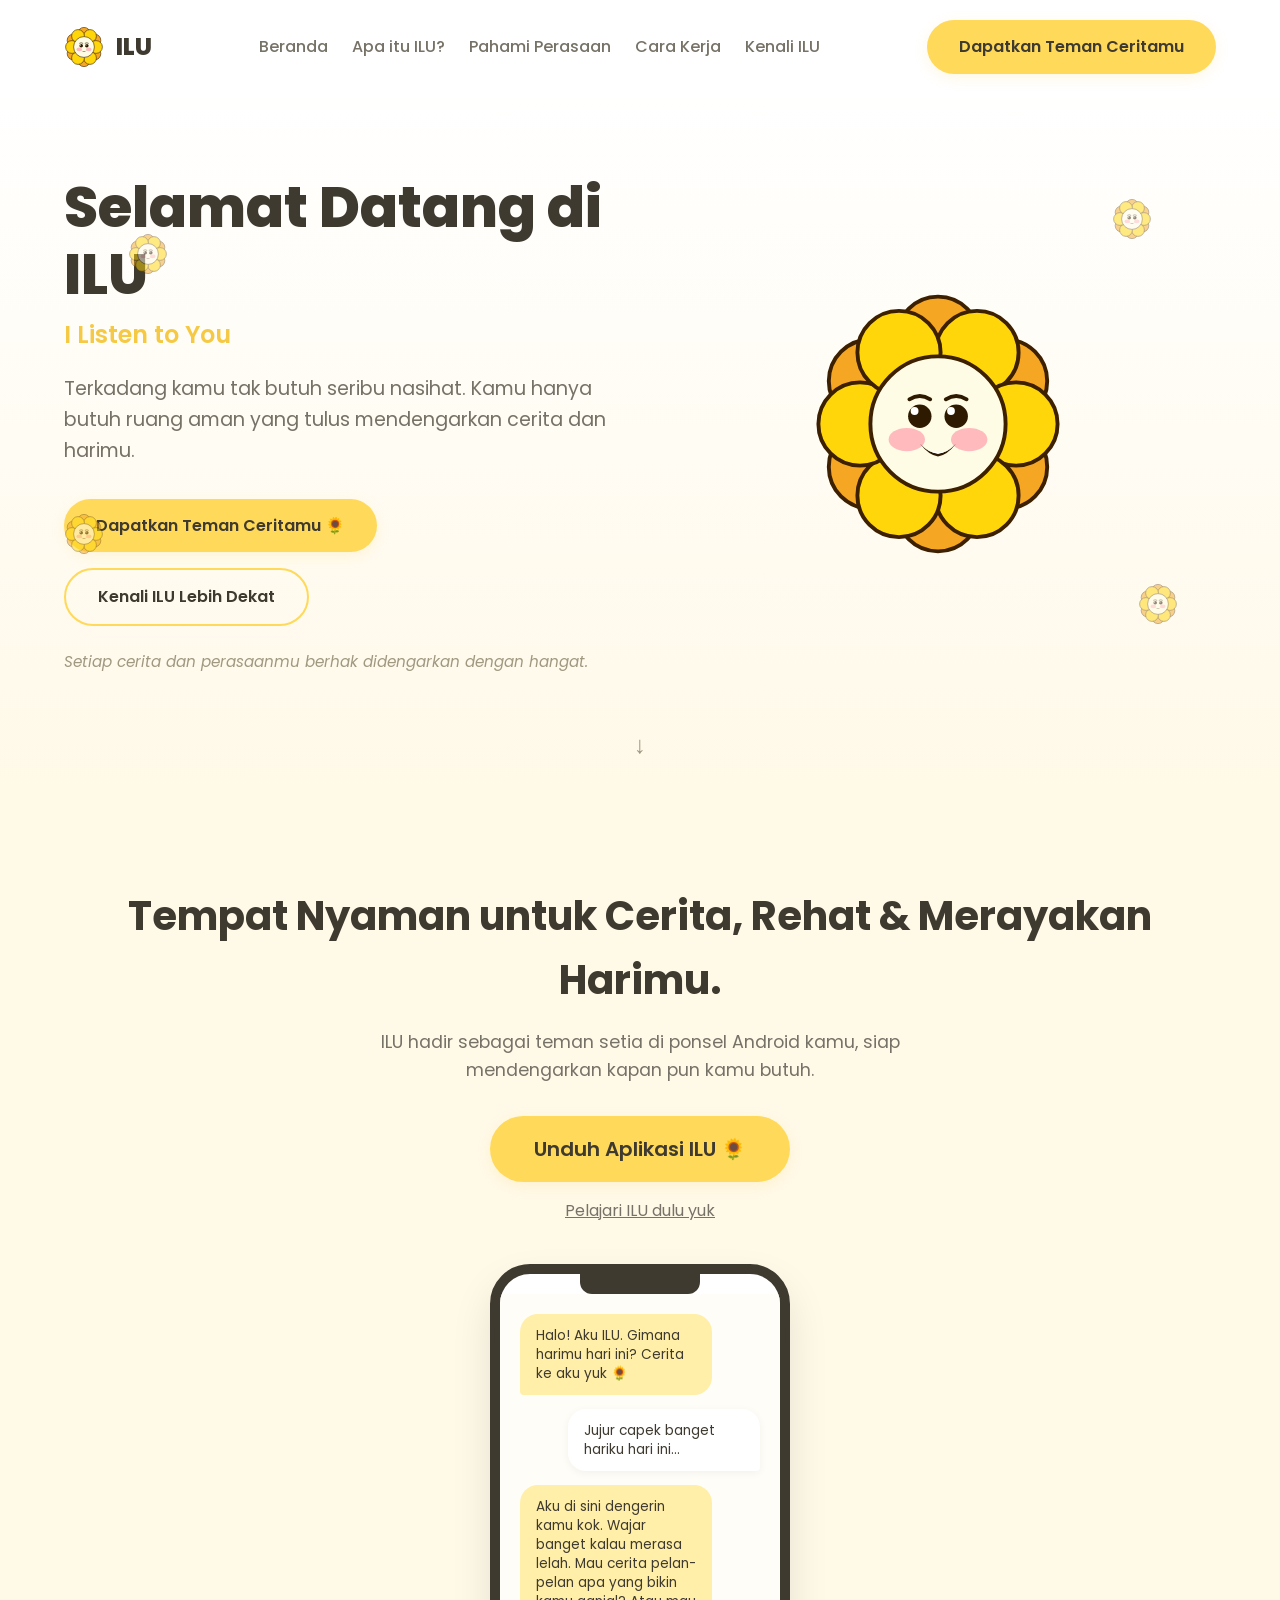
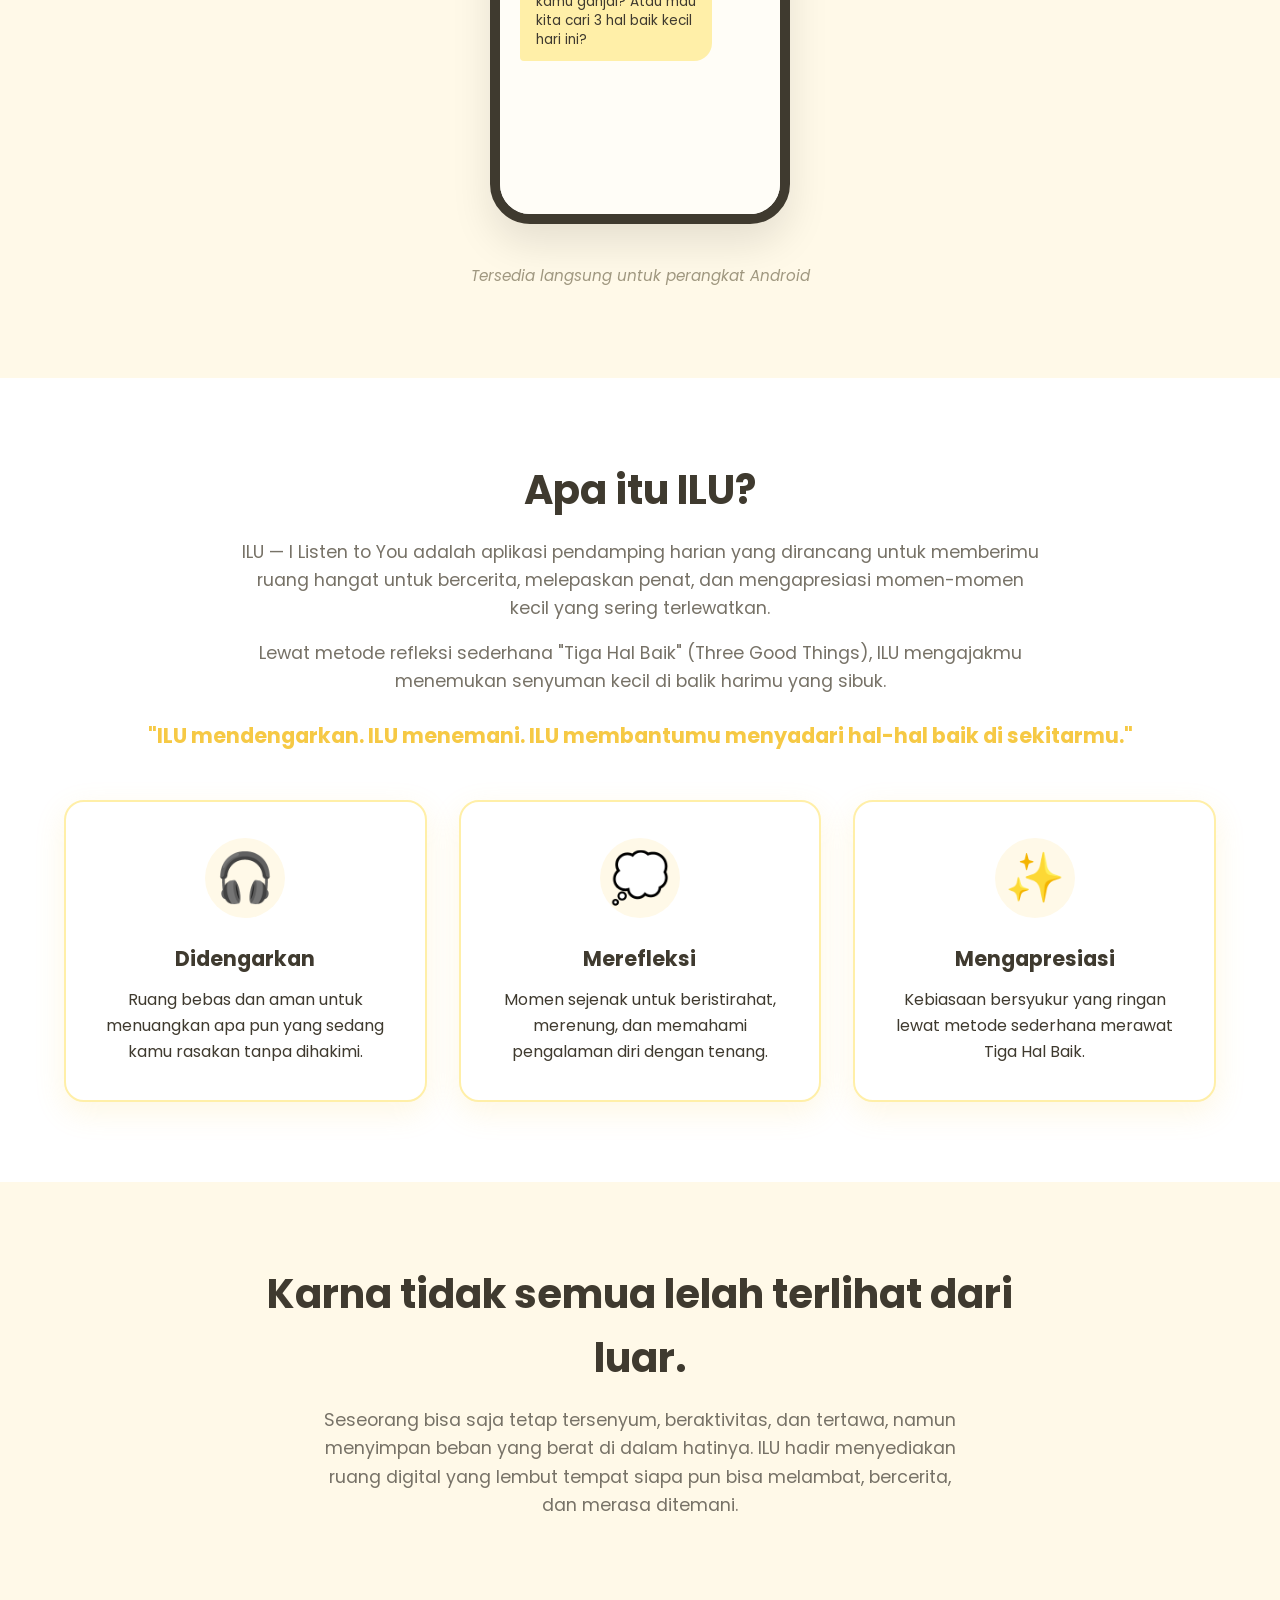
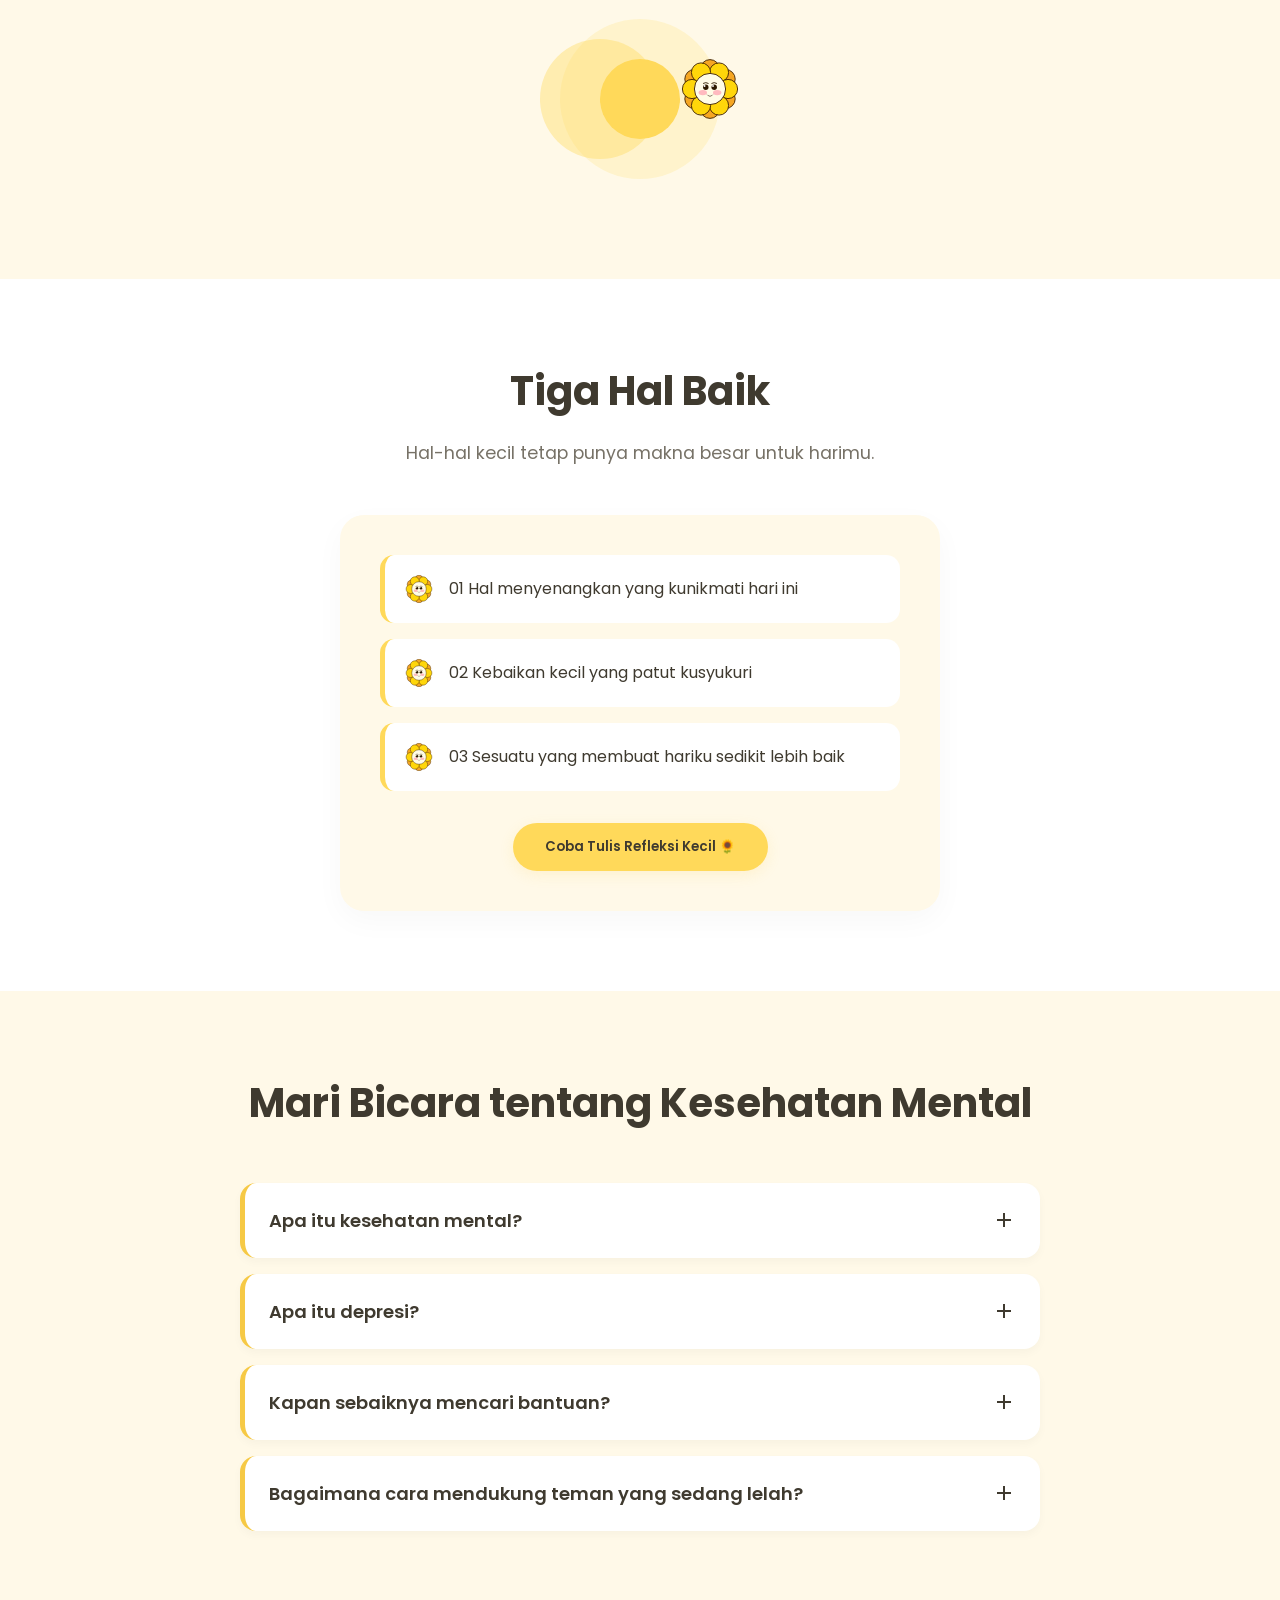
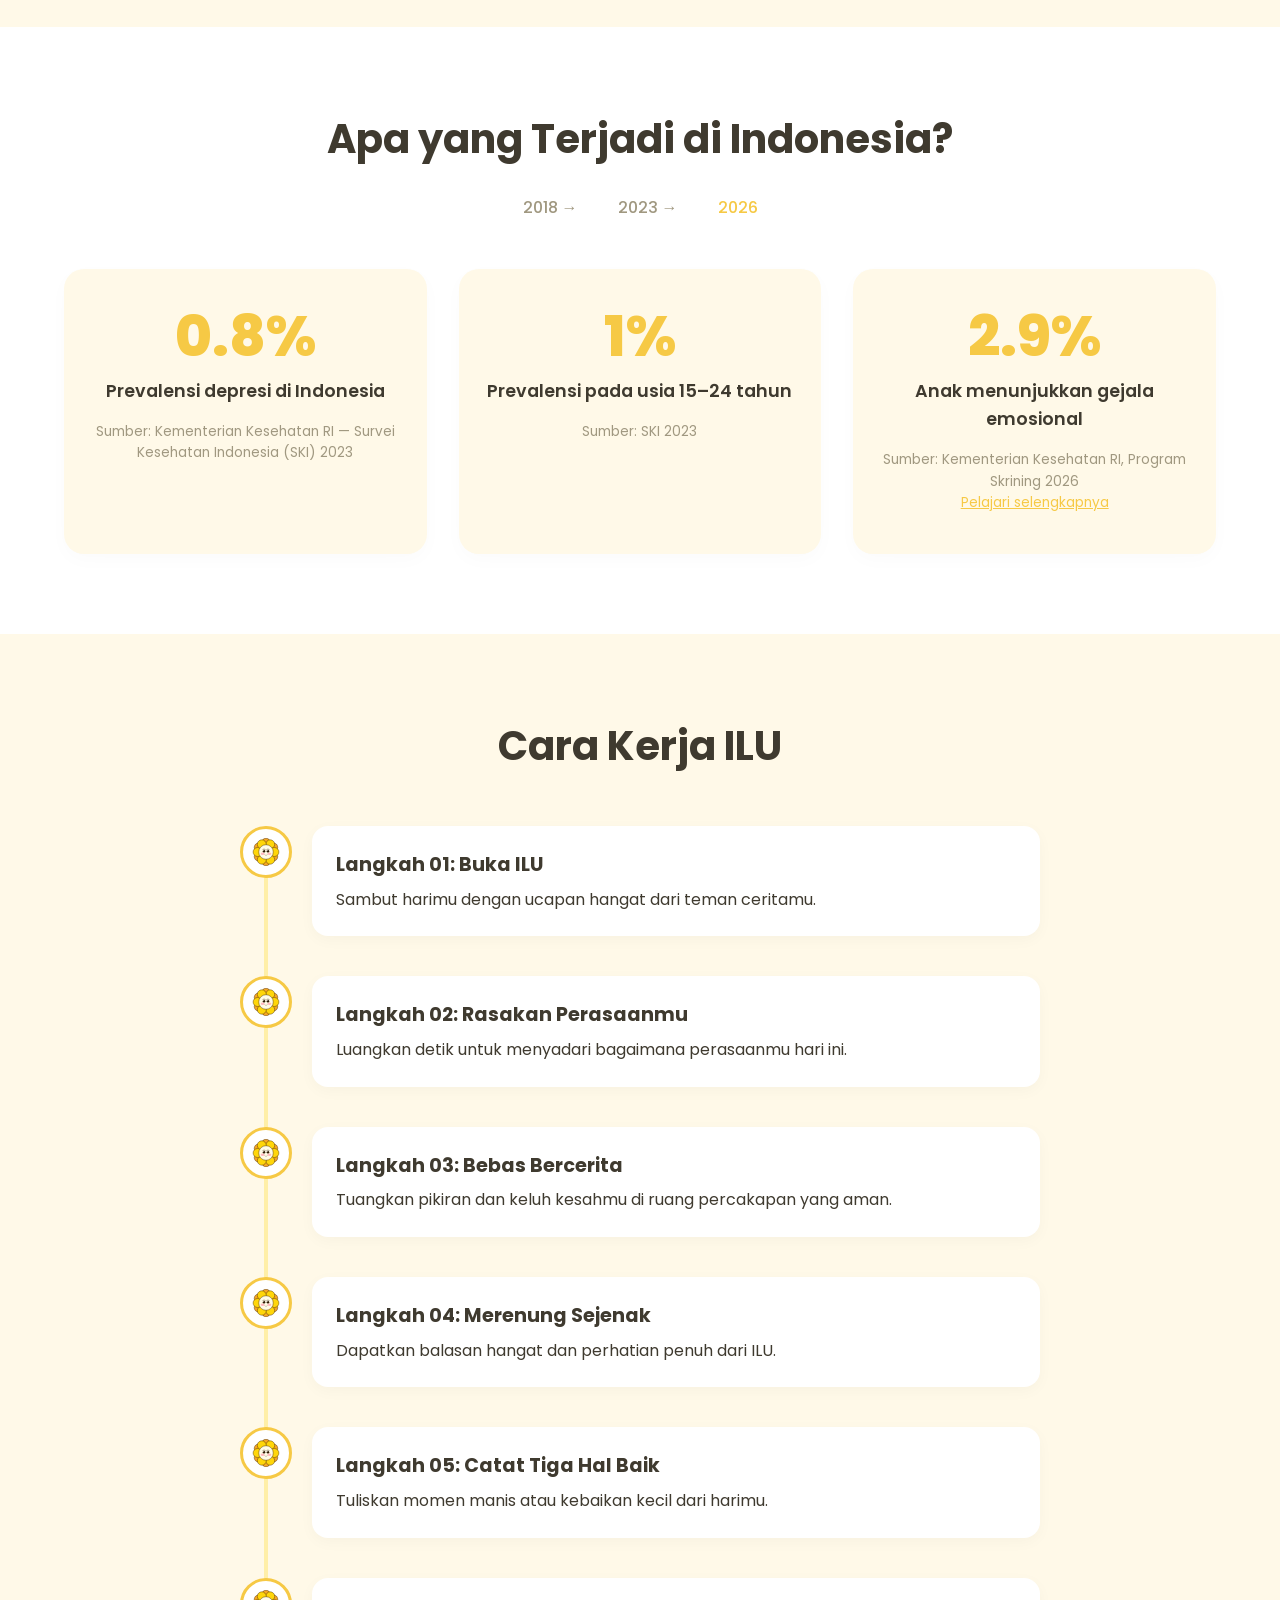
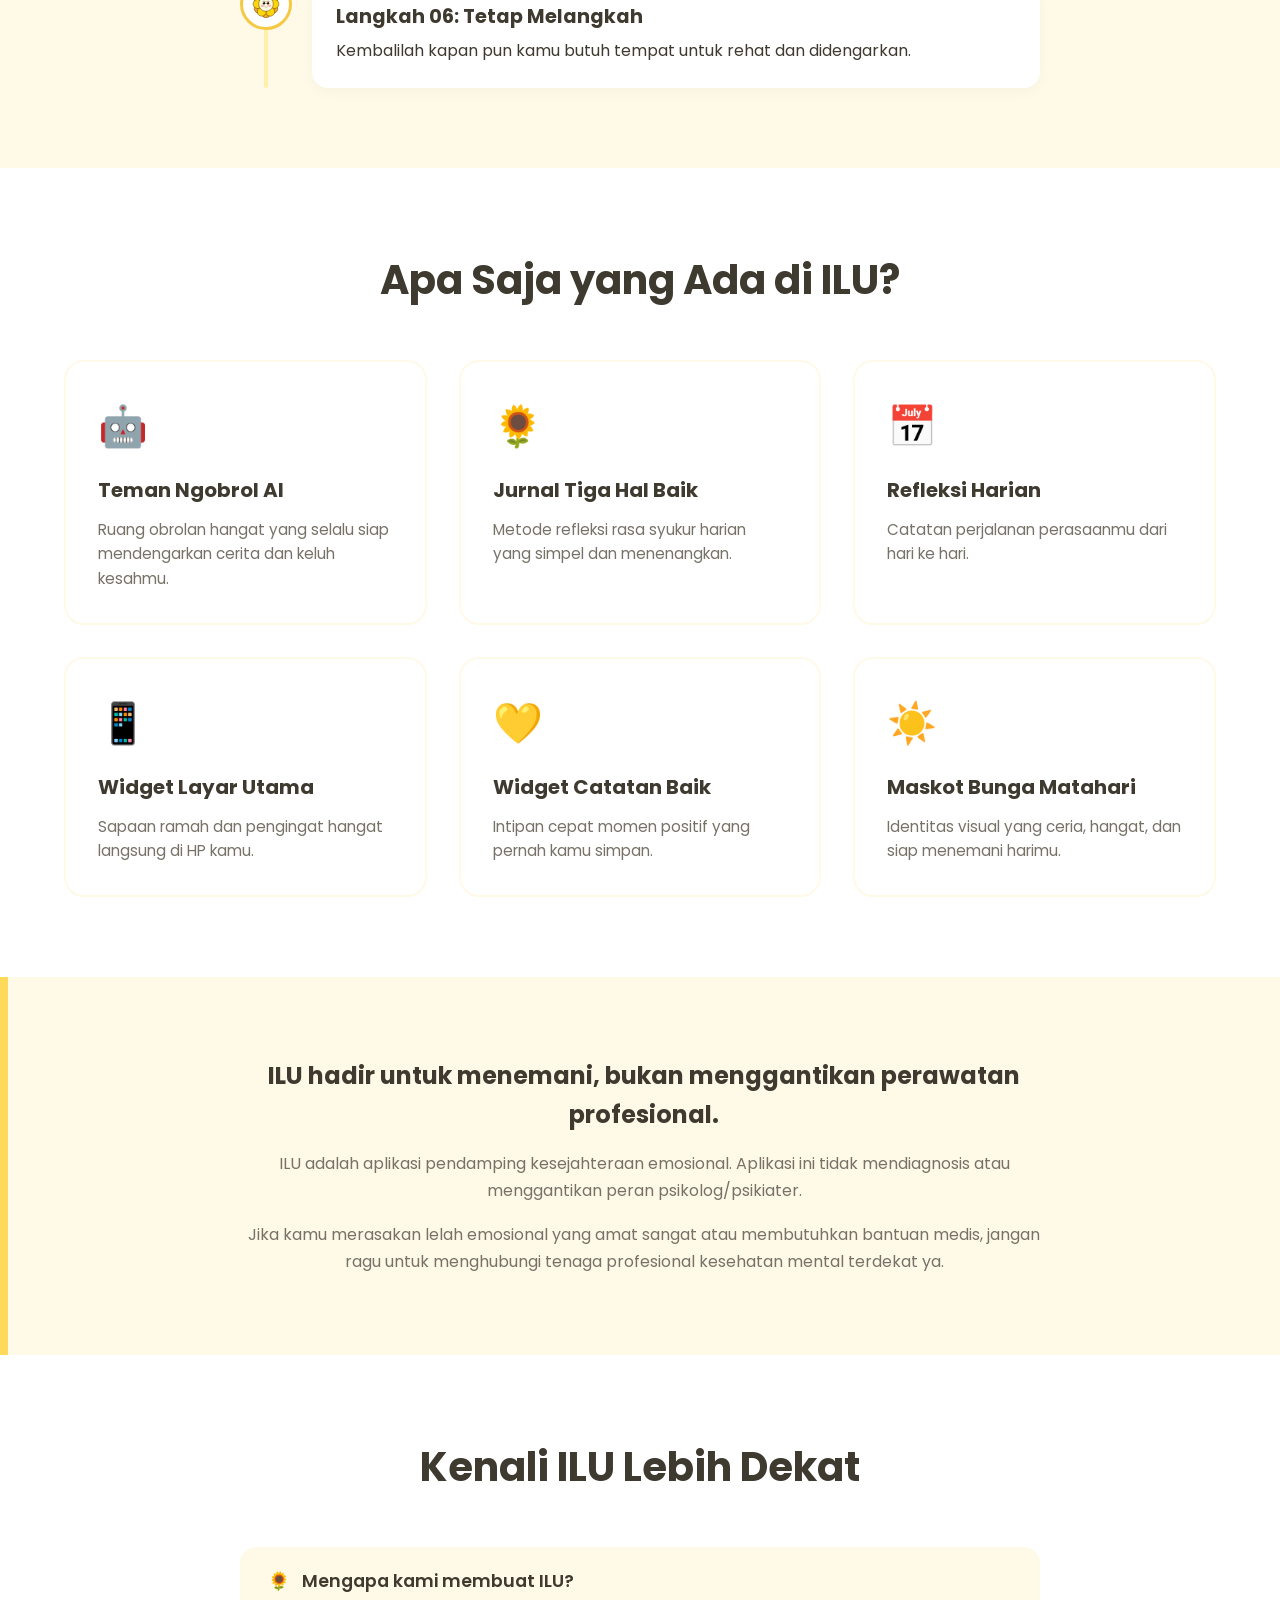
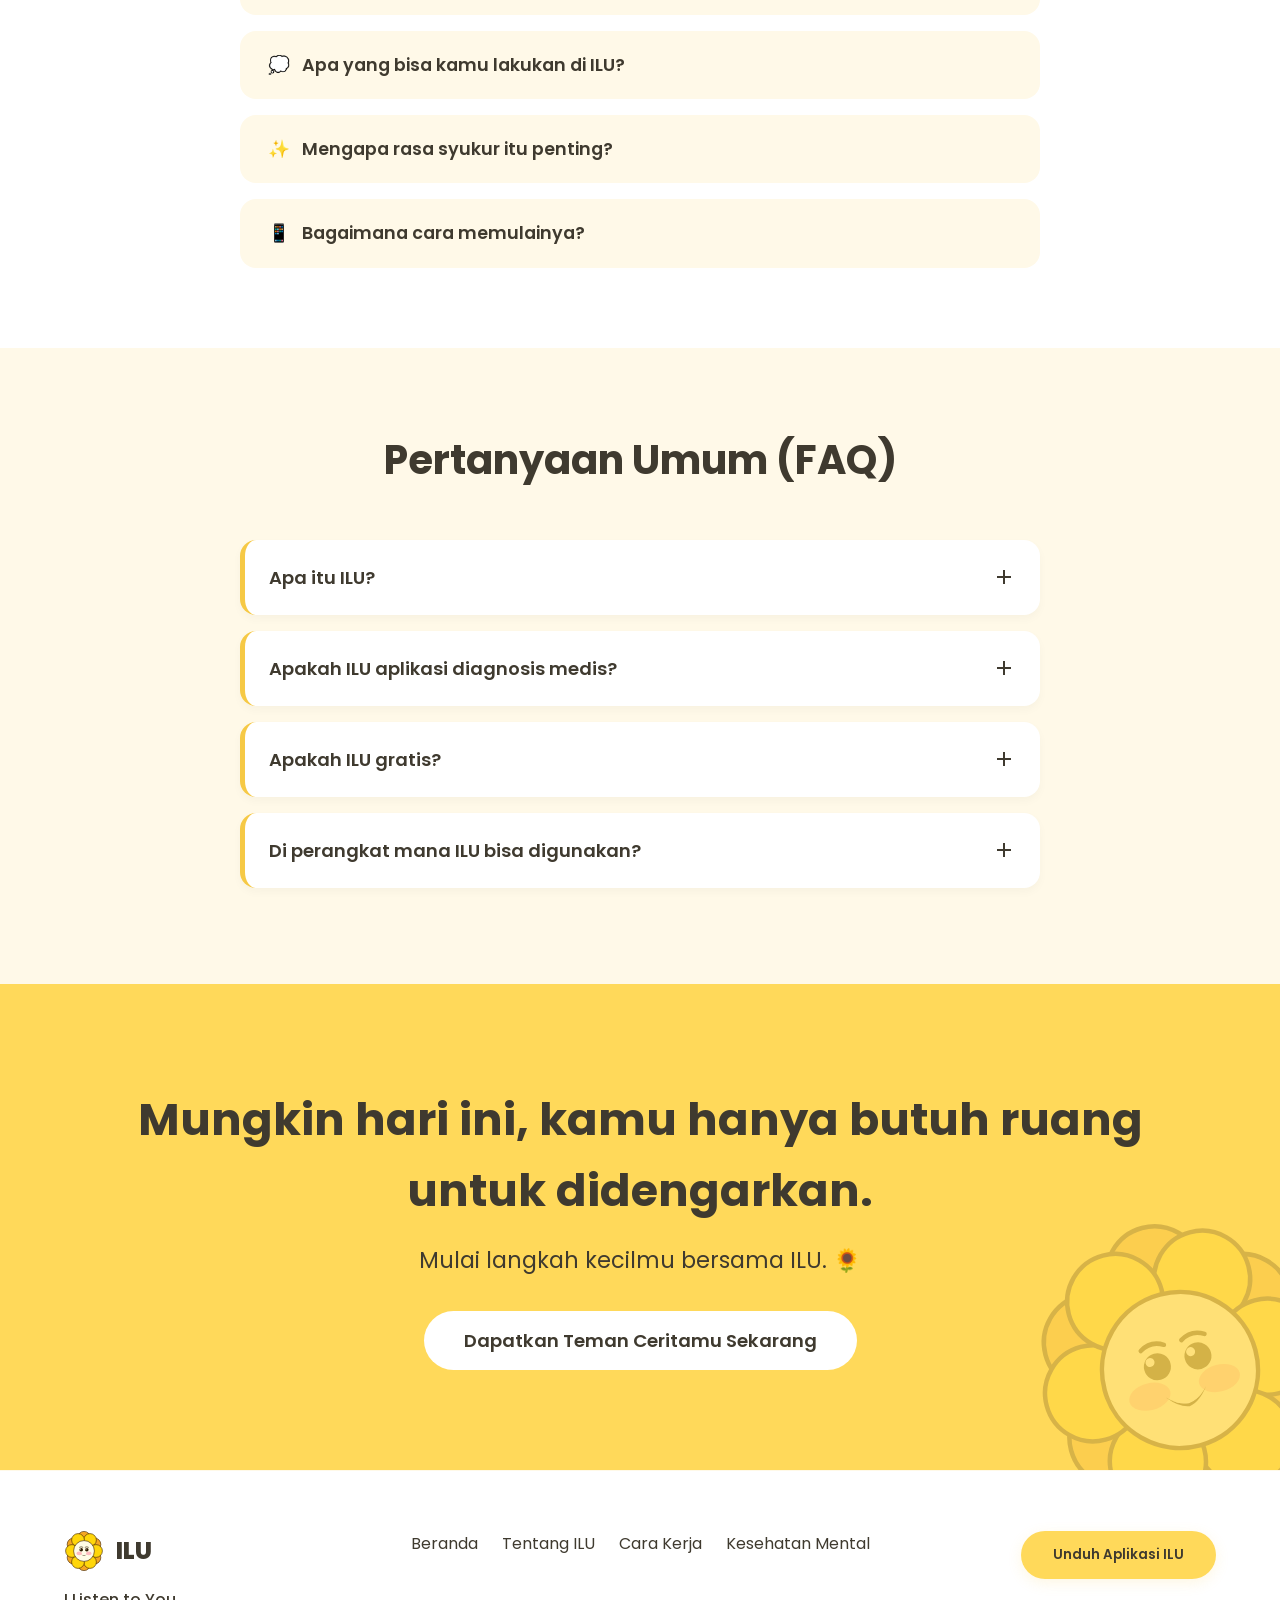
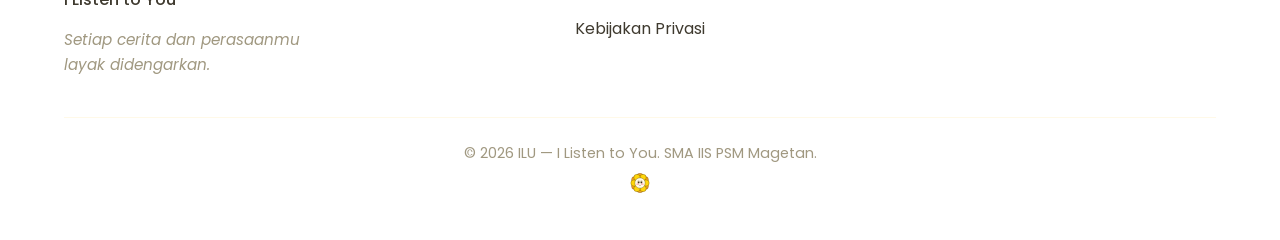
==== commit 8c329be8: "Perbarui halaman utama ke Bahasa Indonesia penuh (versi 2.2)" ====
--- a/index.html
+++ b/index.html
@@ -1,14 +1,14 @@
 <!DOCTYPE html>
-<html lang="en">
+<html lang="id">
 <head>
     <meta charset="UTF-8">
     <meta name="viewport" content="width=device-width, initial-scale=1.0">
     <meta name="google-site-verification" content="googleefeaaa1e9da4fd5a" />
-    <title>ILU — I Listen to You | A Gentle Space to Listen, Reflect & Appreciate</title>
-    <meta name="description" content="Meet ILU — I Listen to You, a digital wellbeing companion designed to help you pause, reflect, and practice gratitude through Three Good Things.">
-    <meta name="keywords" content="ILU, I Listen to You, mental health app, gratitude app, three good things, aplikasi kesehatan mental, aplikasi gratitude">
+    <title>ILU — I Listen to You | Teman Cerita & Pendamping Harimu</title>
+    <meta name="description" content="ILU — I Listen to You adalah aplikasi pendamping harian tempat kamu bisa bebas bercerita, didengarkan tanpa dihakimi, dan menemukan hal-hal baik setiap hari.">
+    <meta name="keywords" content="ILU, I Listen to You, teman cerita, tempat cerita, aplikasi curhat, tiga hal baik, kesehatan mental, gratitude app">
     <meta property="og:title" content="ILU — I Listen to You">
-    <meta property="og:description" content="A digital wellbeing companion designed to help you pause, reflect, and appreciate the little things.">
+    <meta property="og:description" content="Tempat aman untuk bercerita, didengarkan dengan hangat, dan merayakan momen-momen kecil harimu.">
     <meta property="og:type" content="website">
 
     <link rel="preconnect" href="https://fonts.googleapis.com">
@@ -74,7 +74,7 @@
         /* Reusable Components */
         .btn {
             display: inline-block;
-            padding: 12px 28px;
+            padding: 14px 32px;
             border-radius: 50px;
             font-weight: 600;
             transition: var(--transition);
@@ -117,7 +117,7 @@
         .section-subtitle {
             font-size: 1.1rem;
             color: var(--text-secondary);
-            max-width: 600px;
+            max-width: 650px;
             margin: 0 auto;
         }
 
@@ -248,24 +248,18 @@
 
         .close-menu {
             position: absolute;
-            top: 30px;
-            right: 30px;
+            top: 24px;
+            right: 24px;
+            font-size: 2rem;
             background: none;
             border: none;
-            font-size: 2rem;
-            cursor: pointer;
-            color: var(--text-dark);
         }
 
         /* Section 2: Hero */
         .hero {
-            background: linear-gradient(135deg, var(--white) 0%, var(--cream) 100%);
-            min-height: calc(100vh - 80px);
-            display: flex;
-            align-items: center;
+            background: linear-gradient(180deg, var(--white) 0%, var(--cream) 100%);
+            padding: 80px 0 120px;
             position: relative;
-            overflow: hidden;
-            padding-top: 40px;
         }
 
         .hero-container {
@@ -273,8 +267,6 @@
             align-items: center;
             justify-content: space-between;
             gap: 40px;
-            position: relative;
-            z-index: 2;
         }
 
         .hero-content {
@@ -283,22 +275,22 @@
         }
 
         .hero-title {
-            font-size: 4rem;
+            font-size: 3.5rem;
             font-weight: 800;
-            line-height: 1.1;
-            margin-bottom: 16px;
+            line-height: 1.2;
             color: var(--text-dark);
+            margin-bottom: 8px;
         }
 
         .hero-subtitle {
             font-size: 1.5rem;
             font-weight: 600;
             color: var(--sunflower);
-            margin-bottom: 24px;
+            margin-bottom: 20px;
         }
 
         .hero-desc {
-            font-size: 1.125rem;
+            font-size: 1.2rem;
             color: var(--text-secondary);
             margin-bottom: 32px;
         }
@@ -311,7 +303,7 @@
         }
 
         .hero-note {
-            font-size: 0.9rem;
+            font-size: 0.95rem;
             color: var(--text-light);
             font-style: italic;
         }
@@ -324,8 +316,8 @@
         }
 
         .hero-mascot {
-            width: 250px;
-            height: 250px;
+            width: 260px;
+            height: 260px;
         }
 
         .floating-deco {
@@ -333,118 +325,126 @@
             width: 40px;
             height: 40px;
             opacity: 0.5;
-            animation: float 4s ease-in-out infinite alternate;
-        }
-        .deco-1 { top: 20%; left: 5%; animation-delay: 0s; }
-        .deco-2 { top: 15%; right: 10%; width: 30px; height: 30px; animation-delay: 1s; }
-        .deco-3 { bottom: 20%; left: 45%; width: 25px; height: 25px; animation-delay: 2s; }
-        .deco-4 { bottom: 15%; right: 5%; animation-delay: 1.5s; }
+            pointer-events: none;
+        }
+
+        .deco-1 { top: 20%; left: 10%; animation: float 4s ease-in-out infinite; }
+        .deco-2 { top: 60%; left: 5%; animation: float 5s ease-in-out infinite 1s; }
+        .deco-3 { top: 15%; right: 10%; animation: float 4.5s ease-in-out infinite 0.5s; }
+        .deco-4 { top: 70%; right: 8%; animation: float 3.5s ease-in-out infinite 1.5s; }
 
         .scroll-indicator {
             position: absolute;
-            bottom: 40px;
+            bottom: 30px;
             left: 50%;
             transform: translateX(-50%);
-            animation: float 2s ease-in-out infinite;
+            font-size: 1.5rem;
             color: var(--text-light);
-            font-size: 24px;
-        }
-
-        /* Section 3: Download */
+            animation: bounce 2s infinite;
+        }
+
+        @keyframes bounce {
+            0%, 20%, 50%, 80%, 100% { transform: translateY(0) translateX(-50%); }
+            40% { transform: translateY(-10px) translateX(-50%); }
+            60% { transform: translateY(-5px) translateX(-50%); }
+        }
+
+        /* Section 3: Download Section */
         .download-section {
             background-color: var(--cream);
             text-align: center;
+            padding: 90px 0;
         }
 
         .phone-mockup {
-            width: 280px;
+            width: 300px;
             height: 560px;
-            border: 12px solid var(--text-dark);
+            background-color: var(--white);
+            border: 10px solid var(--text-dark);
             border-radius: 40px;
             margin: 40px auto;
-            background-color: var(--white);
             position: relative;
+            box-shadow: 0 20px 40px rgba(0,0,0,0.1);
             overflow: hidden;
-            box-shadow: 0 20px 40px rgba(0,0,0,0.1);
+            display: flex;
+            flex-direction: column;
         }
 
         .phone-notch {
-            position: absolute;
-            top: 0;
-            left: 50%;
-            transform: translateX(-50%);
             width: 120px;
-            height: 24px;
+            height: 20px;
             background-color: var(--text-dark);
             border-bottom-left-radius: 12px;
             border-bottom-right-radius: 12px;
-            z-index: 10;
+            margin: 0 auto;
         }
 
         .chat-ui {
-            padding: 50px 20px 20px;
+            padding: 20px;
             display: flex;
             flex-direction: column;
-            gap: 16px;
+            gap: 14px;
+            flex: 1;
+            background-color: #FFFDF7;
+            text-align: left;
+            font-size: 0.85rem;
         }
 
         .chat-bubble {
+            max-width: 80%;
             padding: 12px 16px;
-            border-radius: 16px;
-            font-size: 0.9rem;
-            max-width: 85%;
+            border-radius: 18px;
+            line-height: 1.4;
         }
 
         .chat-bubble.ilu {
             background-color: var(--soft-yellow);
+            color: var(--text-dark);
             align-self: flex-start;
             border-bottom-left-radius: 4px;
         }
 
         .chat-bubble.user {
-            background-color: #f0f0f0;
+            background-color: var(--white);
+            color: var(--text-dark);
             align-self: flex-end;
             border-bottom-right-radius: 4px;
-        }
-
-        /* Section 4: What is ILU */
+            box-shadow: 0 2px 8px rgba(0,0,0,0.05);
+        }
+
+        /* Section 4: What is ILU? */
         .what-is-ilu {
             background-color: var(--white);
         }
 
         .highlight-phrase {
-            font-size: 1.25rem;
-            font-weight: 600;
+            font-size: 1.3rem;
+            font-weight: 700;
             color: var(--sunflower);
-            text-align: center;
-            margin: 40px 0;
-            font-style: italic;
+            margin-top: 24px;
+            display: block;
         }
 
         .cards-grid {
             display: grid;
-            grid-template-columns: repeat(auto-fit, minmax(300px, 1fr));
-            gap: 24px;
-            margin-top: 40px;
+            grid-template-columns: repeat(3, 1fr);
+            gap: 32px;
+            margin-top: 48px;
         }
 
         .info-card {
             background-color: var(--white);
             border: 2px solid var(--soft-yellow);
-            border-radius: 24px;
-            padding: 32px;
+            border-radius: 20px;
+            padding: 36px 28px;
+            text-align: center;
+            box-shadow: 0 10px 30px var(--shadow);
             transition: var(--transition);
-            box-shadow: 0 10px 30px var(--shadow);
-            display: flex;
-            flex-direction: column;
-            align-items: center;
-            text-align: center;
         }
 
         .info-card:hover {
-            transform: translateY(-8px);
-            box-shadow: 0 15px 40px var(--shadow-hover);
-            border-color: var(--sunflower);
+            transform: translateY(-6px);
+            box-shadow: 0 15px 35px var(--shadow-hover);
         }
 
         .info-card-icon {
@@ -457,11 +457,14 @@
             height: 80px;
             background-color: var(--cream);
             border-radius: 50%;
+            margin-left: auto;
+            margin-right: auto;
         }
 
         .info-card h3 {
-            font-size: 1.25rem;
+            font-size: 1.3rem;
             margin-bottom: 12px;
+            color: var(--text-dark);
         }
 
         /* Section 5: Why ILU Exists */
@@ -471,7 +474,7 @@
         }
 
         .why-content {
-            max-width: 700px;
+            max-width: 750px;
             margin: 0 auto;
         }
 
@@ -479,11 +482,6 @@
             margin-top: 40px;
             display: flex;
             justify-content: center;
-        }
-
-        .abstract-illustration svg {
-            width: 100%;
-            max-width: 400px;
         }
 
         /* Section 6: Three Good Things */
@@ -503,9 +501,9 @@
         .tgt-card {
             background-color: var(--white);
             padding: 20px;
-            border-radius: 12px;
+            border-radius: 14px;
             margin-bottom: 16px;
-            border-left: 4px solid var(--warm-yellow);
+            border-left: 5px solid var(--warm-yellow);
             display: flex;
             align-items: center;
             gap: 16px;
@@ -513,7 +511,7 @@
         }
 
         .tgt-card:hover {
-            transform: translateX(4px);
+            transform: translateX(6px);
         }
 
         .tgt-card:hover .tgt-icon {
@@ -521,8 +519,8 @@
         }
 
         .tgt-icon {
-            width: 24px;
-            height: 24px;
+            width: 28px;
+            height: 28px;
             transition: transform 0.3s ease;
         }
 
@@ -575,7 +573,7 @@
             margin-bottom: 16px;
             overflow: hidden;
             box-shadow: 0 4px 10px rgba(0,0,0,0.03);
-            border-left: 4px solid var(--sunflower);
+            border-left: 5px solid var(--sunflower);
         }
 
         .accordion-header {
@@ -616,37 +614,39 @@
         /* Section 8: Stats */
         .stats {
             background-color: var(--white);
-            background-image: radial-gradient(var(--cream) 2px, transparent 2px);
-            background-size: 30px 30px;
         }
 
         .stats-grid {
             display: grid;
-            grid-template-columns: repeat(auto-fit, minmax(300px, 1fr));
+            grid-template-columns: repeat(3, 1fr);
             gap: 32px;
+            margin-top: 40px;
         }
 
         .stat-card {
-            background-color: var(--white);
-            padding: 40px 32px;
-            border-radius: 24px;
+            background-color: var(--cream);
+            border-radius: 20px;
+            padding: 40px 24px;
             text-align: center;
-            box-shadow: 0 10px 40px rgba(0,0,0,0.05);
-            border: 1px solid var(--cream);
-            position: relative;
+            box-shadow: 0 6px 20px rgba(0,0,0,0.02);
+            transition: var(--transition);
+        }
+
+        .stat-card:hover {
+            transform: translateY(-4px);
         }
 
         .stat-number {
-            font-size: 4rem;
+            font-size: 3.5rem;
             font-weight: 800;
             color: var(--sunflower);
-            margin-bottom: 16px;
+            margin-bottom: 12px;
             line-height: 1;
         }
 
         .stat-desc {
-            font-size: 1.125rem;
-            font-weight: 500;
+            font-size: 1.1rem;
+            font-weight: 600;
             margin-bottom: 16px;
         }
 
@@ -655,7 +655,7 @@
             color: var(--text-light);
         }
 
-        /* Section 9: How it Works */
+        /* Section 9: How It Works */
         .how-it-works {
             background-color: var(--cream);
         }
@@ -670,15 +670,16 @@
             content: '';
             position: absolute;
             top: 0;
-            bottom: 0;
             left: 24px;
-            width: 2px;
+            height: 100%;
+            width: 4px;
             background-color: var(--soft-yellow);
+            border-radius: 2px;
         }
 
         .timeline-item {
             position: relative;
-            padding-left: 64px;
+            padding-left: 72px;
             margin-bottom: 40px;
         }
 
@@ -690,26 +691,33 @@
             position: absolute;
             left: 0;
             top: 0;
-            width: 48px;
-            height: 48px;
+            width: 52px;
+            height: 52px;
             background-color: var(--white);
-            border: 2px solid var(--sunflower);
+            border: 3px solid var(--sunflower);
             border-radius: 50%;
             display: flex;
+            align-items: center;
             justify-content: center;
-            align-items: center;
-            z-index: 2;
+            z-index: 1;
         }
 
         .timeline-icon svg {
-            width: 24px;
-            height: 24px;
+            width: 28px;
+            height: 28px;
+        }
+
+        .timeline-content {
+            background-color: var(--white);
+            padding: 24px;
+            border-radius: 16px;
+            box-shadow: 0 4px 15px rgba(0,0,0,0.03);
         }
 
         .timeline-content h4 {
-            font-size: 1.25rem;
-            margin-bottom: 8px;
+            font-size: 1.2rem;
             color: var(--text-dark);
+            margin-bottom: 6px;
         }
 
         /* Section 10: Features */
@@ -719,8 +727,8 @@
 
         .feature-grid {
             display: grid;
-            grid-template-columns: repeat(auto-fit, minmax(300px, 1fr));
-            gap: 24px;
+            grid-template-columns: repeat(3, 1fr);
+            gap: 32px;
         }
 
         .feature-card {
@@ -732,9 +740,9 @@
         }
 
         .feature-card:hover {
-            transform: scale(1.02);
-            box-shadow: 0 15px 30px var(--shadow);
-            border-color: var(--sunflower);
+            transform: translateY(-6px);
+            border-color: var(--warm-yellow);
+            box-shadow: 0 10px 25px var(--shadow-hover);
         }
 
         .feature-icon {
@@ -742,16 +750,26 @@
             margin-bottom: 16px;
         }
 
+        .feature-card h3 {
+            font-size: 1.25rem;
+            margin-bottom: 12px;
+        }
+
+        .feature-card p {
+            color: var(--text-secondary);
+            font-size: 0.95rem;
+        }
+
         /* Section 11: Safety Notice */
         .safety-notice {
-            background-color: #FFFDF8;
-            padding: 60px 0;
-            border-left: 8px solid var(--sunflower);
+            background-color: var(--cream);
+            border-left: 8px solid var(--warm-yellow);
         }
 
         .safety-content {
             max-width: 800px;
             margin: 0 auto;
+            text-align: center;
         }
 
         .safety-content h3 {
@@ -760,23 +778,29 @@
             color: var(--text-dark);
         }
 
-        /* Section 12: Journey / Resources */
+        .safety-content p {
+            color: var(--text-secondary);
+            font-size: 1rem;
+            line-height: 1.7;
+        }
+
+        /* Section 12: Journey (Resources) */
         .journey {
             background-color: var(--white);
         }
 
         .journey-flow {
+            max-width: 800px;
+            margin: 0 auto;
             display: flex;
             flex-direction: column;
             gap: 16px;
-            max-width: 800px;
-            margin: 0 auto;
         }
 
         .journey-item {
             background-color: var(--cream);
-            border-radius: 12px;
-            padding: 24px;
+            padding: 20px 28px;
+            border-radius: 16px;
             cursor: pointer;
             transition: var(--transition);
         }
@@ -787,7 +811,7 @@
 
         .journey-header {
             font-weight: 600;
-            font-size: 1.125rem;
+            font-size: 1.1rem;
             display: flex;
             align-items: center;
             gap: 12px;
@@ -796,7 +820,7 @@
         .journey-desc {
             max-height: 0;
             overflow: hidden;
-            transition: max-height 0.3s ease-out, margin 0.3s;
+            transition: max-height 0.3s ease-out, margin-top 0.3s ease-out;
             color: var(--text-secondary);
         }
 
@@ -819,14 +843,15 @@
         }
 
         .final-cta h2 {
-            font-size: 3rem;
+            font-size: 2.8rem;
             margin-bottom: 16px;
+            color: var(--text-dark);
         }
 
         .final-cta .btn {
             background-color: var(--white);
             color: var(--text-dark);
-            font-size: 1.125rem;
+            font-size: 1.15rem;
             padding: 16px 40px;
         }
 
@@ -888,10 +913,49 @@
             font-size: 0.9rem;
         }
 
+        /* Modal Download Direct */
+        .modal-overlay {
+            position: fixed;
+            top: 0;
+            left: 0;
+            width: 100%;
+            height: 100%;
+            background: rgba(0,0,0,0.5);
+            z-index: 2000;
+            display: none;
+            justify-content: center;
+            align-items: center;
+            padding: 20px;
+        }
+
+        .modal-card {
+            background: var(--white);
+            padding: 40px;
+            border-radius: 24px;
+            max-width: 480px;
+            width: 100%;
+            text-align: center;
+            box-shadow: 0 20px 50px rgba(0,0,0,0.2);
+            position: relative;
+            animation: fadeIn 0.3s ease-out;
+        }
+
+        .modal-close {
+            position: absolute;
+            top: 16px;
+            right: 20px;
+            font-size: 1.8rem;
+            background: none;
+            border: none;
+            cursor: pointer;
+            color: var(--text-secondary);
+        }
+
         /* Responsive Breakpoints */
         @media (max-width: 1024px) {
             .hero-title { font-size: 3rem; }
-            .hero-mascot { width: 200px; height: 200px; }
+            .hero-mascot { width: 220px; height: 220px; }
+            .cards-grid, .stats-grid, .feature-grid { grid-template-columns: repeat(2, 1fr); }
             .footer-grid { grid-template-columns: 1fr 1fr; text-align: center; }
             .footer-nav { justify-content: flex-start; }
             .footer-right { text-align: left; }
@@ -904,12 +968,13 @@
             
             .hero-container { flex-direction: column-reverse; text-align: center; }
             .hero-actions { justify-content: center; }
-            .hero-title { font-size: 2.5rem; }
+            .hero-title { font-size: 2.4rem; }
+            .cards-grid, .stats-grid, .feature-grid { grid-template-columns: 1fr; }
             
             .timeline::before { left: 16px; }
             .timeline-item { padding-left: 48px; }
-            .timeline-icon { width: 32px; height: 32px; }
-            .timeline-icon svg { width: 16px; height: 16px; }
+            .timeline-icon { width: 36px; height: 36px; }
+            .timeline-icon svg { width: 20px; height: 20px; }
             
             .footer-grid { grid-template-columns: 1fr; }
             .footer-nav { justify-content: center; }
@@ -922,7 +987,6 @@
 
     <!-- SVG Sprites -->
     <svg style="display: none;">
-        <!-- Sunflower Mascot - exact ILU mascot design -->
         <symbol id="sunflower-mascot" viewBox="0 0 200 200">
             <g class="mascot-group">
                 <!-- Orange petals (back layer) -->
@@ -944,7 +1008,7 @@
                 <!-- Pink cheeks -->
                 <ellipse cx="76"  cy="112" rx="14" ry="9" fill="#FFB3BA" opacity="0.9"/>
                 <ellipse cx="124" cy="112" rx="14" ry="9" fill="#FFB3BA" opacity="0.9"/>
-                <!-- Eyes (large round dots with white highlights) -->
+                <!-- Eyes -->
                 <circle cx="86"  cy="94" r="9" fill="#2D1A00"/>
                 <circle cx="114" cy="94" r="9" fill="#2D1A00"/>
                 <circle cx="82"  cy="90" r="3" fill="white"/>
@@ -952,7 +1016,7 @@
                 <!-- Eyebrows -->
                 <path d="M78,81 Q86,76 94,81"   fill="none" stroke="#2D1A00" stroke-width="3" stroke-linecap="round"/>
                 <path d="M106,81 Q114,76 122,81" fill="none" stroke="#2D1A00" stroke-width="3" stroke-linecap="round"/>
-                <!-- Open happy mouth with teeth -->
+                <!-- Open happy mouth -->
                 <path d="M86,115 Q100,130 114,115 Q107,124 100,125 Q93,124 86,115Z" fill="#2D1A00"/>
                 <path d="M88,117 Q100,127 112,117 Q107,122 100,123 Q93,122 88,117Z" fill="white"/>
             </g>
@@ -963,7 +1027,7 @@
         </symbol>
     </svg>
 
-    <!-- SECTION 1: STICKY NAVIGATION -->
+    <!-- SECTION 1: NAVIGATION -->
     <nav class="navbar" id="navbar">
         <div class="container nav-container">
             <a href="#" class="nav-logo">
@@ -971,14 +1035,14 @@
                 ILU
             </a>
             <ul class="nav-links">
-                <li><a href="#">Home</a></li>
-                <li><a href="#what-is-ilu">What is ILU?</a></li>
-                <li><a href="#understand">Understand</a></li>
-                <li><a href="#how-it-works">How It Works</a></li>
-                <li><a href="#resources">Resources</a></li>
+                <li><a href="#">Beranda</a></li>
+                <li><a href="#what-is-ilu">Apa itu ILU?</a></li>
+                <li><a href="#understand">Pahami Perasaan</a></li>
+                <li><a href="#how-it-works">Cara Kerja</a></li>
+                <li><a href="#resources">Kenali ILU</a></li>
             </ul>
             <div class="nav-right">
-                <a href="#download" class="btn btn-primary">Download ILU</a>
+                <a href="#download" class="btn btn-primary">Dapatkan Teman Ceritamu</a>
                 <button class="hamburger" id="hamburger-btn">
                     <span></span>
                     <span></span>
@@ -991,63 +1055,63 @@
     <!-- Mobile Menu -->
     <div class="mobile-menu" id="mobile-menu">
         <button class="close-menu" id="close-menu">&times;</button>
-        <a href="#" class="mobile-link">Home</a>
-        <a href="#what-is-ilu" class="mobile-link">What is ILU?</a>
-        <a href="#understand" class="mobile-link">Understand</a>
-        <a href="#how-it-works" class="mobile-link">How It Works</a>
-        <a href="#resources" class="mobile-link">Resources</a>
-        <a href="#download" class="btn btn-primary mobile-link" style="margin-top: 20px;">Download ILU</a>
+        <a href="#" class="mobile-link">Beranda</a>
+        <a href="#what-is-ilu" class="mobile-link">Apa itu ILU?</a>
+        <a href="#understand" class="mobile-link">Pahami Perasaan</a>
+        <a href="#how-it-works" class="mobile-link">Cara Kerja</a>
+        <a href="#resources" class="mobile-link">Kenali ILU</a>
+        <a href="#download" class="btn btn-primary mobile-link" style="margin-top: 20px;">Dapatkan Teman Ceritamu</a>
     </div>
 
     <!-- SECTION 2: HERO -->
     <section class="hero">
         <div class="container hero-container">
             <div class="hero-content animate-on-scroll">
-                <h1 class="hero-title">Welcome to ILU</h1>
+                <h1 class="hero-title">Selamat Datang di ILU</h1>
                 <h2 class="hero-subtitle">I Listen to You</h2>
-                <p class="hero-desc">Sometimes, you don't need all the answers. You just need a space that listens.</p>
+                <p class="hero-desc">Terkadang kamu tak butuh seribu nasihat. Kamu hanya butuh ruang aman yang tulus mendengarkan cerita dan harimu.</p>
                 <div class="hero-actions">
-                    <a href="#download" class="btn btn-primary">Get ILU</a>
-                    <a href="#what-is-ilu" class="btn btn-outline">Get to Know ILU</a>
-                </div>
-                <p class="hero-note">Your feelings deserve a place to be heard.</p>
+                    <a href="#download" class="btn btn-primary">Dapatkan Teman Ceritamu 🌻</a>
+                    <a href="#what-is-ilu" class="btn btn-outline">Kenali ILU Lebih Dekat</a>
+                </div>
+                <p class="hero-note">Setiap cerita dan perasaanmu berhak didengarkan dengan hangat.</p>
             </div>
             <div class="hero-visual animate-on-scroll" style="transition-delay: 0.2s">
                 <svg class="hero-mascot mascot-float"><use href="#sunflower-mascot"></use></svg>
             </div>
         </div>
 
-        <!-- Decorative elements -->
+        <!-- Floating Elements -->
         <svg class="floating-deco deco-1"><use href="#sunflower-mascot"></use></svg>
         <svg class="floating-deco deco-2"><use href="#sunflower-mascot"></use></svg>
         <svg class="floating-deco deco-3"><use href="#sunflower-mascot"></use></svg>
         <svg class="floating-deco deco-4"><use href="#sunflower-mascot"></use></svg>
 
-        <div class="scroll-indicator">
-            ↓
-        </div>
+        <div class="scroll-indicator">↓</div>
     </section>
 
     <!-- SECTION 3: DOWNLOAD SECTION -->
     <section id="download" class="download-section">
         <div class="container animate-on-scroll">
-            <h2 class="section-title">Your little space to pause, reflect, and listen.</h2>
-            <p class="section-subtitle" style="margin-bottom: 32px;">ILU is an Android application available on Google Play.</p>
+            <h2 class="section-title">Tempat Nyaman untuk Cerita, Rehat & Merayakan Harimu.</h2>
+            <p class="section-subtitle" style="margin-bottom: 32px;">ILU hadir sebagai teman setia di ponsel Android kamu, siap mendengarkan kapan pun kamu butuh.</p>
             
-            <a href="#" class="btn btn-primary" style="font-size: 1.25rem; padding: 16px 40px; margin-bottom: 16px;">Download ILU</a>
+            <button class="btn btn-primary" id="open-download-modal" style="font-size: 1.25rem; padding: 18px 44px; margin-bottom: 16px;">
+                Unduh Aplikasi ILU 🌻
+            </button>
             <br>
-            <a href="#what-is-ilu" style="color: var(--text-secondary); text-decoration: underline;">Explore ILU first</a>
+            <a href="#what-is-ilu" style="color: var(--text-secondary); text-decoration: underline;">Pelajari ILU dulu yuk</a>
             
             <div class="phone-mockup">
                 <div class="phone-notch"></div>
                 <div class="chat-ui">
-                    <div class="chat-bubble ilu">Hello! I'm ILU. How are you feeling today? 🌻</div>
-                    <div class="chat-bubble user">I'm feeling a bit overwhelmed, honestly.</div>
-                    <div class="chat-bubble ilu">I hear you. It's completely okay to feel overwhelmed sometimes. I'm here to listen. Would you like to write down three good things that happened today to help ground yourself?</div>
+                    <div class="chat-bubble ilu">Halo! Aku ILU. Gimana harimu hari ini? Cerita ke aku yuk 🌻</div>
+                    <div class="chat-bubble user">Jujur capek banget hariku hari ini...</div>
+                    <div class="chat-bubble ilu">Aku di sini dengerin kamu kok. Wajar banget kalau merasa lelah. Mau cerita pelan-pelan apa yang bikin kamu ganjal? Atau mau kita cari 3 hal baik kecil hari ini?</div>
                 </div>
             </div>
             
-            <p class="hero-note">Available on Android devices</p>
+            <p class="hero-note">Tersedia langsung untuk perangkat Android</p>
         </div>
     </section>
 
@@ -1055,27 +1119,27 @@
     <section id="what-is-ilu" class="what-is-ilu">
         <div class="container">
             <div class="section-header animate-on-scroll">
-                <h2 class="section-title">What is ILU?</h2>
-                <p class="section-subtitle" style="max-width: 800px; margin-bottom: 16px;">ILU — I Listen to You is a digital wellbeing companion designed to give you a gentle space to pause, reflect, and appreciate the little things that often go unnoticed.</p>
-                <p class="section-subtitle" style="max-width: 800px;">Through a simple gratitude-based experience, ILU invites users to recognize three good things from their day and reflect on them.</p>
-                <p class="highlight-phrase">"ILU listens. ILU accompanies. ILU helps you notice the little things."</p>
+                <h2 class="section-title">Apa itu ILU?</h2>
+                <p class="section-subtitle" style="max-width: 800px; margin-bottom: 16px;">ILU — I Listen to You adalah aplikasi pendamping harian yang dirancang untuk memberimu ruang hangat untuk bercerita, melepaskan penat, dan mengapresiasi momen-momen kecil yang sering terlewatkan.</p>
+                <p class="section-subtitle" style="max-width: 800px;">Lewat metode refleksi sederhana "Tiga Hal Baik" (Three Good Things), ILU mengajakmu menemukan senyuman kecil di balik harimu yang sibuk.</p>
+                <span class="highlight-phrase">"ILU mendengarkan. ILU menemani. ILU membantumu menyadari hal-hal baik di sekitarmu."</span>
             </div>
 
             <div class="cards-grid">
                 <div class="info-card animate-on-scroll">
                     <div class="info-card-icon">🎧</div>
-                    <h3>Listen</h3>
-                    <p>A space to express what you are feeling.</p>
+                    <h3>Didengarkan</h3>
+                    <p>Ruang bebas dan aman untuk menuangkan apa pun yang sedang kamu rasakan tanpa dihakimi.</p>
                 </div>
                 <div class="info-card animate-on-scroll" style="transition-delay: 0.1s">
                     <div class="info-card-icon">💭</div>
-                    <h3>Reflect</h3>
-                    <p>A moment to pause and understand your experience.</p>
+                    <h3>Merefleksi</h3>
+                    <p>Momen sejenak untuk beristirahat, merenung, dan memahami pengalaman diri dengan tenang.</p>
                 </div>
                 <div class="info-card animate-on-scroll" style="transition-delay: 0.2s">
                     <div class="info-card-icon">✨</div>
-                    <h3>Appreciate</h3>
-                    <p>A simple gratitude practice through Three Good Things.</p>
+                    <h3>Mengapresiasi</h3>
+                    <p>Kebiasaan bersyukur yang ringan lewat metode sederhana merawat Tiga Hal Baik.</p>
                 </div>
             </div>
         </div>
@@ -1085,17 +1149,15 @@
     <section class="why-ilu">
         <div class="container animate-on-scroll">
             <div class="why-content">
-                <h2 class="section-title">Because not every struggle is visible.</h2>
-                <p class="section-subtitle">Someone can smile, study, talk, laugh, and still be carrying something difficult inside. ILU was created to provide a gentle digital space where users can slow down, reflect, and practice gratitude.</p>
+                <h2 class="section-title">Karna tidak semua lelah terlihat dari luar.</h2>
+                <p class="section-subtitle">Seseorang bisa saja tetap tersenyum, beraktivitas, dan tertawa, namun menyimpan beban yang berat di dalam hatinya. ILU hadir menyediakan ruang digital yang lembut tempat siapa pun bisa melambat, bercerita, dan merasa ditemani.</p>
             </div>
             
             <div class="abstract-illustration">
-                <!-- Simple SVG abstract illustration representing support -->
                 <svg viewBox="0 0 200 100" style="width: 100%; max-width: 400px; margin: 40px auto 0;">
                     <circle cx="100" cy="50" r="40" fill="var(--warm-yellow)" opacity="0.2"/>
                     <circle cx="80" cy="50" r="30" fill="var(--warm-yellow)" opacity="0.4"/>
                     <circle cx="100" cy="50" r="20" fill="var(--warm-yellow)"/>
-                    <!-- Small mascot nearby -->
                     <use href="#sunflower-mascot" x="120" y="30" width="30" height="30" />
                 </svg>
             </div>
@@ -1106,40 +1168,40 @@
     <section id="three-good-things" class="three-good-things">
         <div class="container">
             <div class="section-header animate-on-scroll">
-                <h2 class="section-title">Three Good Things</h2>
-                <p class="section-subtitle">Small moments can still matter.</p>
+                <h2 class="section-title">Tiga Hal Baik</h2>
+                <p class="section-subtitle">Hal-hal kecil tetap punya makna besar untuk harimu.</p>
             </div>
 
             <div class="tgt-demo animate-on-scroll" id="tgt-demo">
                 <div id="tgt-display">
                     <div class="tgt-card">
                         <svg class="tgt-icon"><use href="#sunflower-mascot"></use></svg>
-                        <span>01 Something I enjoyed</span>
+                        <span>01 Hal menyenangkan yang kunikmati hari ini</span>
                     </div>
                     <div class="tgt-card">
                         <svg class="tgt-icon"><use href="#sunflower-mascot"></use></svg>
-                        <span>02 Something I'm grateful for</span>
+                        <span>02 Kebaikan kecil yang patut kusyukuri</span>
                     </div>
                     <div class="tgt-card">
                         <svg class="tgt-icon"><use href="#sunflower-mascot"></use></svg>
-                        <span>03 Something that made today a little better</span>
+                        <span>03 Sesuatu yang membuat hariku sedikit lebih baik</span>
                     </div>
                     
                     <div style="text-align: center; margin-top: 32px;">
-                        <button class="btn btn-primary" id="btn-start-tgt">Try a tiny reflection 🌻</button>
+                        <button class="btn btn-primary" id="btn-start-tgt">Coba Tulis Refleksi Kecil 🌻</button>
                     </div>
                 </div>
 
                 <div class="tgt-input-wrapper" id="tgt-inputs">
-                    <input type="text" class="tgt-input" id="tgt-in-1" placeholder="01 Something I enjoyed...">
-                    <input type="text" class="tgt-input" id="tgt-in-2" placeholder="02 Something I'm grateful for...">
-                    <input type="text" class="tgt-input" id="tgt-in-3" placeholder="03 Something that made today a little better...">
+                    <input type="text" class="tgt-input" id="tgt-in-1" placeholder="01 Hal menyenangkan hari ini...">
+                    <input type="text" class="tgt-input" id="tgt-in-2" placeholder="02 Kebaikan kecil yang kusyukuri...">
+                    <input type="text" class="tgt-input" id="tgt-in-3" placeholder="03 Sesuatu yang bikin tersenyum...">
                     
-                    <button class="btn btn-primary" id="btn-submit-tgt" style="margin-top: 16px;">Save these little things</button>
+                    <button class="btn btn-primary" id="btn-submit-tgt" style="margin-top: 16px;">Simpan Hal Baik Ini</button>
                 </div>
 
                 <div class="tgt-success" id="tgt-success">
-                    <h3 style="color: var(--text-dark); margin-bottom: 16px;">Look at that. You found three little good things today. 🌻</h3>
+                    <h3 style="color: var(--text-dark); margin-bottom: 16px;">Lihat deh. Kamu berhasil menemukan tiga hal baik hari ini! 🌻</h3>
                     <svg class="mascot-float" style="width: 80px; height: 80px; margin: 0 auto;"><use href="#sunflower-mascot"></use></svg>
                 </div>
             </div>
@@ -1150,47 +1212,47 @@
     <section id="understand" class="understand">
         <div class="container">
             <div class="section-header animate-on-scroll">
-                <h2 class="section-title">Let's Talk About Mental Health</h2>
+                <h2 class="section-title">Mari Bicara tentang Kesehatan Mental</h2>
             </div>
             
             <div class="accordion animate-on-scroll">
                 <div class="accordion-item">
                     <button class="accordion-header">
-                        What is mental health?
+                        Apa itu kesehatan mental?
                         <svg class="accordion-icon" width="24" height="24"><use href="#icon-plus"></use></svg>
                     </button>
                     <div class="accordion-content">
-                        <p style="padding-top: 16px;">Mental health includes our emotional, psychological, and social wellbeing. It affects how we think, feel, and act as we cope with life. It also helps determine how we handle stress, relate to others, and make choices.</p>
+                        <p style="padding-top: 16px;">Kesehatan mental mencakup kesejahteraan emosional, psikologis, dan sosial kita. Ini mempengaruhi cara kita berpikir, merasakan, dan bersikap saat menjalani hidup sehari-hari serta mengatasi rasa lelah.</p>
                     </div>
                 </div>
                 
                 <div class="accordion-item">
                     <button class="accordion-header">
-                        What is depression?
+                        Apa itu depresi?
                         <svg class="accordion-icon" width="24" height="24"><use href="#icon-plus"></use></svg>
                     </button>
                     <div class="accordion-content">
-                        <p style="padding-top: 16px;">According to the WHO, depression is a common mental disorder. It is more than just a bout of sadness. It involves a persistent low mood and a loss of pleasure or interest in activities, lasting for at least two weeks.</p>
+                        <p style="padding-top: 16px;">Berdasarkan panduan WHO, depresi adalah kondisi emosional yang lebih dari sekadar sedih biasa. Ini melibatkan rasa lelah emosional atau hilangnya ketertarikan pada hal-hal yang disukai yang berlangsung terus menerus.</p>
                     </div>
                 </div>
                 
                 <div class="accordion-item">
                     <button class="accordion-header">
-                        When should I seek help?
+                        Kapan sebaiknya mencari bantuan?
                         <svg class="accordion-icon" width="24" height="24"><use href="#icon-plus"></use></svg>
                     </button>
                     <div class="accordion-content">
-                        <p style="padding-top: 16px;">You should consider seeking help when you experience persistent symptoms that affect your daily life, relationships, or ability to function. Reaching out to a trusted adult or a mental health professional is a courageous first step.</p>
+                        <p style="padding-top: 16px;">Ketika rasa lelah atau sedih mulai mengganggu aktivitas harianmu. Bercerita kepada teman tepercaya, keluarga, atau profesional adalah langkah awal yang sangat berani.</p>
                     </div>
                 </div>
 
                 <div class="accordion-item">
                     <button class="accordion-header">
-                        How can I support someone?
+                        Bagaimana cara mendukung teman yang sedang lelah?
                         <svg class="accordion-icon" width="24" height="24"><use href="#icon-plus"></use></svg>
                     </button>
                     <div class="accordion-content">
-                        <p style="padding-top: 16px;">Listen to them without judgment, be present, and offer a safe space for them to share. Encourage them gently to seek professional support if they are struggling, and remind them that they are not alone.</p>
+                        <p style="padding-top: 16px;">Dengarkan ceritanya tanpa terburu-buru menghakimi atau mengguruinya. Cukup hadir dan ingatkan bahwa ia tidak sendirian.</p>
                     </div>
                 </div>
             </div>
@@ -1201,7 +1263,7 @@
     <section class="stats">
         <div class="container">
             <div class="section-header animate-on-scroll">
-                <h2 class="section-title">What is happening in Indonesia?</h2>
+                <h2 class="section-title">Apa yang Terjadi di Indonesia?</h2>
                 <div style="display: flex; justify-content: center; gap: 40px; margin-top: 24px; color: var(--text-light); font-weight: 500;">
                     <span>2018 &rarr;</span>
                     <span>2023 &rarr;</span>
@@ -1212,20 +1274,20 @@
             <div class="stats-grid" id="stats-container">
                 <div class="stat-card animate-on-scroll">
                     <div class="stat-number"><span class="counter" data-target="1.4">0</span>%</div>
-                    <div class="stat-desc">Prevalence of depression in Indonesia</div>
-                    <div class="stat-source">Source: Kementerian Kesehatan RI — Survei Kesehatan Indonesia (SKI) 2023</div>
+                    <div class="stat-desc">Prevalensi depresi di Indonesia</div>
+                    <div class="stat-source">Sumber: Kementerian Kesehatan RI — Survei Kesehatan Indonesia (SKI) 2023</div>
                 </div>
                 
                 <div class="stat-card animate-on-scroll" style="transition-delay: 0.1s">
                     <div class="stat-number"><span class="counter" data-target="2">0</span>%</div>
-                    <div class="stat-desc">Prevalence among people aged 15–24 years</div>
-                    <div class="stat-source">Source: SKI 2023</div>
+                    <div class="stat-desc">Prevalensi pada usia 15–24 tahun</div>
+                    <div class="stat-source">Sumber: SKI 2023</div>
                 </div>
                 
                 <div class="stat-card animate-on-scroll" style="transition-delay: 0.2s">
                     <div class="stat-number"><span class="counter" data-target="4.8">0</span>%</div>
-                    <div class="stat-desc">Children showing symptoms of depression</div>
-                    <div class="stat-source">Source: Kementerian Kesehatan RI, Free Health Check program, March 2026<br><a href="https://sehatnegeriku.kemkes.go.id" style="color: var(--sunflower); text-decoration: underline;">Learn more</a></div>
+                    <div class="stat-desc">Anak menunjukkan gejala emosional</div>
+                    <div class="stat-source">Sumber: Kementerian Kesehatan RI, Program Skrining 2026<br><a href="https://sehatnegeriku.kemkes.go.id" target="_blank" style="color: var(--sunflower); text-decoration: underline;">Pelajari selengkapnya</a></div>
                 </div>
             </div>
         </div>
@@ -1235,50 +1297,50 @@
     <section id="how-it-works" class="how-it-works">
         <div class="container">
             <div class="section-header animate-on-scroll">
-                <h2 class="section-title">How ILU Works</h2>
+                <h2 class="section-title">Cara Kerja ILU</h2>
             </div>
             
             <div class="timeline">
                 <div class="timeline-item animate-on-scroll">
                     <div class="timeline-icon"><svg><use href="#sunflower-mascot"></use></svg></div>
                     <div class="timeline-content">
-                        <h4>Step 01: Open ILU</h4>
-                        <p>Start your day with a warm welcome.</p>
+                        <h4>Langkah 01: Buka ILU</h4>
+                        <p>Sambut harimu dengan ucapan hangat dari teman ceritamu.</p>
                     </div>
                 </div>
                 <div class="timeline-item animate-on-scroll">
                     <div class="timeline-icon"><svg><use href="#sunflower-mascot"></use></svg></div>
                     <div class="timeline-content">
-                        <h4>Step 02: Check in</h4>
-                        <p>Take a moment to notice how you're feeling.</p>
+                        <h4>Langkah 02: Rasakan Perasaanmu</h4>
+                        <p>Luangkan detik untuk menyadari bagaimana perasaanmu hari ini.</p>
                     </div>
                 </div>
                 <div class="timeline-item animate-on-scroll">
                     <div class="timeline-icon"><svg><use href="#sunflower-mascot"></use></svg></div>
                     <div class="timeline-content">
-                        <h4>Step 03: Talk</h4>
-                        <p>Use the conversational space to express your thoughts.</p>
+                        <h4>Langkah 03: Bebas Bercerita</h4>
+                        <p>Tuangkan pikiran dan keluh kesahmu di ruang percakapan yang aman.</p>
                     </div>
                 </div>
                 <div class="timeline-item animate-on-scroll">
                     <div class="timeline-icon"><svg><use href="#sunflower-mascot"></use></svg></div>
                     <div class="timeline-content">
-                        <h4>Step 04: Reflect</h4>
-                        <p>Pause and recognize what matters.</p>
+                        <h4>Langkah 04: Merenung Sejenak</h4>
+                        <p>Dapatkan balasan hangat dan perhatian penuh dari ILU.</p>
                     </div>
                 </div>
                 <div class="timeline-item animate-on-scroll">
                     <div class="timeline-icon"><svg><use href="#sunflower-mascot"></use></svg></div>
                     <div class="timeline-content">
-                        <h4>Step 05: Three Good Things</h4>
-                        <p>Write three positive moments from your day.</p>
+                        <h4>Langkah 05: Catat Tiga Hal Baik</h4>
+                        <p>Tuliskan momen manis atau kebaikan kecil dari harimu.</p>
                     </div>
                 </div>
                 <div class="timeline-item animate-on-scroll">
                     <div class="timeline-icon"><svg><use href="#sunflower-mascot"></use></svg></div>
                     <div class="timeline-content">
-                        <h4>Step 06: Keep going</h4>
-                        <p>Return whenever you need a gentle moment to pause.</p>
+                        <h4>Langkah 06: Tetap Melangkah</h4>
+                        <p>Kembalilah kapan pun kamu butuh tempat untuk rehat dan didengarkan.</p>
                     </div>
                 </div>
             </div>
@@ -1289,39 +1351,39 @@
     <section class="features">
         <div class="container">
             <div class="section-header animate-on-scroll">
-                <h2 class="section-title">What ILU Offers</h2>
+                <h2 class="section-title">Apa Saja yang Ada di ILU?</h2>
             </div>
             
             <div class="feature-grid">
                 <div class="feature-card animate-on-scroll">
                     <div class="feature-icon">🤖</div>
-                    <h3>AI Companion</h3>
-                    <p>A conversational space designed to provide supportive interaction.</p>
+                    <h3>Teman Ngobrol AI</h3>
+                    <p>Ruang obrolan hangat yang selalu siap mendengarkan cerita dan keluh kesahmu.</p>
                 </div>
                 <div class="feature-card animate-on-scroll" style="transition-delay: 0.1s">
                     <div class="feature-icon">🌻</div>
-                    <h3>Three Good Things</h3>
-                    <p>A simple gratitude practice.</p>
+                    <h3>Jurnal Tiga Hal Baik</h3>
+                    <p>Metode refleksi rasa syukur harian yang simpel dan menenangkan.</p>
                 </div>
                 <div class="feature-card animate-on-scroll" style="transition-delay: 0.2s">
                     <div class="feature-icon">📅</div>
-                    <h3>Daily Reflection</h3>
-                    <p>A moment to check in with yourself.</p>
+                    <h3>Refleksi Harian</h3>
+                    <p>Catatan perjalanan perasaanmu dari hari ke hari.</p>
                 </div>
                 <div class="feature-card animate-on-scroll">
                     <div class="feature-icon">📱</div>
-                    <h3>Home Widget</h3>
-                    <p>A quick reminder and greeting from ILU.</p>
+                    <h3>Widget Layar Utama</h3>
+                    <p>Sapaan ramah dan pengingat hangat langsung di HP kamu.</p>
                 </div>
                 <div class="feature-card animate-on-scroll" style="transition-delay: 0.1s">
                     <div class="feature-icon">💛</div>
-                    <h3>Gratitude Widget</h3>
-                    <p>A quick view of your saved positive moments.</p>
+                    <h3>Widget Catatan Baik</h3>
+                    <p>Intipan cepat momen positif yang pernah kamu simpan.</p>
                 </div>
                 <div class="feature-card animate-on-scroll" style="transition-delay: 0.2s">
                     <div class="feature-icon">☀️</div>
-                    <h3>Warm Sunflower Identity</h3>
-                    <p>A consistent visual companion throughout the experience.</p>
+                    <h3>Maskot Bunga Matahari</h3>
+                    <p>Identitas visual yang ceria, hangat, dan siap menemani harimu.</p>
                 </div>
             </div>
         </div>
@@ -1331,9 +1393,9 @@
     <section class="safety-notice animate-on-scroll">
         <div class="container">
             <div class="safety-content">
-                <h3>ILU is here to accompany, not replace professional care.</h3>
-                <p style="margin-bottom: 16px;">ILU is a digital wellbeing companion. It does not diagnose mental health conditions and should not replace professional assessment or treatment.</p>
-                <p>If you are experiencing serious emotional distress or feel unsafe, please reach out to a trusted adult, mental-health professional, or appropriate emergency/crisis service in your area.</p>
+                <h3>ILU hadir untuk menemani, bukan menggantikan perawatan profesional.</h3>
+                <p style="margin-bottom: 16px;">ILU adalah aplikasi pendamping kesejahteraan emosional. Aplikasi ini tidak mendiagnosis atau menggantikan peran psikolog/psikiater.</p>
+                <p>Jika kamu merasakan lelah emosional yang amat sangat atau membutuhkan bantuan medis, jangan ragu untuk menghubungi tenaga profesional kesehatan mental terdekat ya.</p>
             </div>
         </div>
     </section>
@@ -1342,48 +1404,40 @@
     <section id="resources" class="journey">
         <div class="container">
             <div class="section-header animate-on-scroll">
-                <h2 class="section-title">Get to Know ILU</h2>
+                <h2 class="section-title">Kenali ILU Lebih Dekat</h2>
             </div>
             
             <div class="journey-flow animate-on-scroll">
                 <div class="journey-item">
                     <div class="journey-header">
-                        <span>🌻</span> Why we created ILU
+                        <span>🌻</span> Mengapa kami membuat ILU?
                     </div>
                     <div class="journey-desc">
-                        We wanted to build a safe, non-judgmental space where people can pause and breathe. ILU was designed recognizing that sometimes the best support is just someone—or something—that listens.
+                        Kami ingin menghadirkan ruang aman tanpa penghakiman tempat siapa pun bisa berhenti sejenak untuk bernapas. ILU lahir dari kesadaran bahwa terkadang bentuk dukungan terbaik adalah hadir dan mendengarkan.
                     </div>
                 </div>
                 <div class="journey-item">
                     <div class="journey-header">
-                        <span>💭</span> What happens inside ILU
+                        <span>💭</span> Apa yang bisa kamu lakukan di ILU?
                     </div>
                     <div class="journey-desc">
-                        Inside ILU, you'll find gentle prompts, a listening ear, and a space to record your thoughts. There's no pressure to feel a certain way—just an invitation to be present.
+                        Di dalam ILU, kamu bisa bebas curhat, merapikan pikiran yang acak-adut, dan mencatat momen manis harimu. Tanpa paksaan untuk harus selalu ceria.
                     </div>
                 </div>
                 <div class="journey-item">
                     <div class="journey-header">
-                        <span>✨</span> Why gratitude matters
+                        <span>✨</span> Mengapa rasa syukur itu penting?
                     </div>
                     <div class="journey-desc">
-                        Practicing gratitude doesn't mean ignoring the hard things. It's about training our minds to also notice the small sparks of light in our day, which can gently shift our perspective over time.
+                        Bersyukur bukan berarti mengabaikan rasa lelah. Ini adalah latihan lembut untuk melatih pikiran kita agar tetap bisa menyadari percikan kebaikan kecil di tengah hari yang berat.
                     </div>
                 </div>
                 <div class="journey-item">
                     <div class="journey-header">
-                        <span>📱</span> How the app works
+                        <span>📱</span> Bagaimana cara memulainya?
                     </div>
                     <div class="journey-desc">
-                        Download ILU, set up your profile, and start engaging with the conversational companion. Try the Three Good Things practice daily to build a habit of positive reflection.
-                    </div>
-                </div>
-                <div class="journey-item">
-                    <div class="journey-header">
-                        <span>💛</span> Start your journey
-                    </div>
-                    <div class="journey-desc">
-                        Are you ready to carve out a little moment for yourself today? Download ILU and let's take that first gentle step together.
+                        Download aplikasi ILU, isi nama panggilannmu, dan kamu bisa langsung mengobrol santai kapan saja kamu butuh teman cerita.
                     </div>
                 </div>
             </div>
@@ -1394,80 +1448,44 @@
     <section class="faq">
         <div class="container">
             <div class="section-header animate-on-scroll">
-                <h2 class="section-title">Frequently Asked Questions</h2>
+                <h2 class="section-title">Pertanyaan Umum (FAQ)</h2>
             </div>
             
             <div class="accordion animate-on-scroll">
                 <div class="accordion-item">
                     <button class="accordion-header">
-                        What is ILU?
+                        Apa itu ILU?
                         <svg class="accordion-icon" width="24" height="24"><use href="#icon-plus"></use></svg>
                     </button>
                     <div class="accordion-content">
-                        <p style="padding-top: 16px;">ILU stands for I Listen to You. It's a digital wellbeing companion for Android that helps you pause, reflect, and practice daily gratitude.</p>
+                        <p style="padding-top: 16px;">ILU singkatan dari I Listen to You. Ini adalah aplikasi Android pendamping harian tempat kamu bisa bebas bercerita dan melatih refleksi diri dengan nyaman.</p>
                     </div>
                 </div>
                 <div class="accordion-item">
                     <button class="accordion-header">
-                        Is ILU a mental-health diagnosis app?
+                        Apakah ILU aplikasi diagnosis medis?
                         <svg class="accordion-icon" width="24" height="24"><use href="#icon-plus"></use></svg>
                     </button>
                     <div class="accordion-content">
-                        <p style="padding-top: 16px;">No. ILU is not a diagnostic tool. It is designed to support wellbeing and self-reflection, not to assess or treat mental health conditions.</p>
+                        <p style="padding-top: 16px;">Tidak. ILU bukan alat diagnosis. ILU hadir sebagai teman cerita dan pendamping harian, bukan pengganti penanganan medis profesional.</p>
                     </div>
                 </div>
                 <div class="accordion-item">
                     <button class="accordion-header">
-                        What is Three Good Things?
+                        Apakah ILU gratis?
                         <svg class="accordion-icon" width="24" height="24"><use href="#icon-plus"></use></svg>
                     </button>
                     <div class="accordion-content">
-                        <p style="padding-top: 16px;">Three Good Things is a simple gratitude practice where you identify three positive moments from your day.</p>
+                        <p style="padding-top: 16px;">Ya, ILU 100% gratis untuk diunduh dan digunakan.</p>
                     </div>
                 </div>
                 <div class="accordion-item">
                     <button class="accordion-header">
-                        Can ILU replace a psychologist?
+                        Di perangkat mana ILU bisa digunakan?
                         <svg class="accordion-icon" width="24" height="24"><use href="#icon-plus"></use></svg>
                     </button>
                     <div class="accordion-content">
-                        <p style="padding-top: 16px;">No. ILU is a digital companion designed to complement your wellbeing practices. For serious mental health concerns, please consult a qualified professional.</p>
-                    </div>
-                </div>
-                <div class="accordion-item">
-                    <button class="accordion-header">
-                        Is ILU free?
-                        <svg class="accordion-icon" width="24" height="24"><use href="#icon-plus"></use></svg>
-                    </button>
-                    <div class="accordion-content">
-                        <p style="padding-top: 16px;">Yes, ILU is free to download and use.</p>
-                    </div>
-                </div>
-                <div class="accordion-item">
-                    <button class="accordion-header">
-                        What devices can use ILU?
-                        <svg class="accordion-icon" width="24" height="24"><use href="#icon-plus"></use></svg>
-                    </button>
-                    <div class="accordion-content">
-                        <p style="padding-top: 16px;">ILU is currently available for Android devices.</p>
-                    </div>
-                </div>
-                <div class="accordion-item">
-                    <button class="accordion-header">
-                        Where can I download ILU?
-                        <svg class="accordion-icon" width="24" height="24"><use href="#icon-plus"></use></svg>
-                    </button>
-                    <div class="accordion-content">
-                        <p style="padding-top: 16px;">ILU is available on Google Play Store. Tap the Download button on this page.</p>
-                    </div>
-                </div>
-                <div class="accordion-item">
-                    <button class="accordion-header">
-                        How does ILU protect user privacy?
-                        <svg class="accordion-icon" width="24" height="24"><use href="#icon-plus"></use></svg>
-                    </button>
-                    <div class="accordion-content">
-                        <p style="padding-top: 16px;">ILU takes user privacy seriously. Please refer to our Privacy Policy for details.</p>
+                        <p style="padding-top: 16px;">ILU saat ini tersedia untuk perangkat HP Android (file APK dapat diunduh langsung di website ini).</p>
                     </div>
                 </div>
             </div>
@@ -1477,9 +1495,9 @@
     <!-- SECTION 14: FINAL CTA -->
     <section class="final-cta">
         <div class="container animate-on-scroll">
-            <h2>Maybe today, you just need a little space to listen.</h2>
-            <p style="font-size: 1.5rem; margin-bottom: 32px;">Start with ILU.</p>
-            <a href="#download" class="btn">Download ILU</a>
+            <h2>Mungkin hari ini, kamu hanya butuh ruang untuk didengarkan.</h2>
+            <p style="font-size: 1.4rem; margin-bottom: 32px;">Mulai langkah kecilmu bersama ILU. 🌻</p>
+            <button class="btn" id="open-download-modal-final">Dapatkan Teman Ceritamu Sekarang</button>
         </div>
         <svg class="final-mascot"><use href="#sunflower-mascot"></use></svg>
     </section>
@@ -1494,30 +1512,42 @@
                         ILU
                     </div>
                     <p style="font-weight: 500;">I Listen to You</p>
-                    <p class="hero-note">Your feelings deserve to be heard.</p>
+                    <p class="hero-note">Setiap cerita dan perasaanmu layak didengarkan.</p>
                 </div>
                 <div class="footer-nav">
-                    <a href="#">Home</a>
-                    <a href="#what-is-ilu">About ILU</a>
-                    <a href="#how-it-works">How It Works</a>
-                    <a href="#understand">Mental Health</a>
-                    <a href="#">Privacy Policy</a>
-                    <a href="#">Terms</a>
-                    <a href="#">Contact</a>
+                    <a href="#">Beranda</a>
+                    <a href="#what-is-ilu">Tentang ILU</a>
+                    <a href="#how-it-works">Cara Kerja</a>
+                    <a href="#understand">Kesehatan Mental</a>
+                    <a href="privacy.html" target="_blank">Kebijakan Privasi</a>
                 </div>
                 <div class="footer-right">
-                    <a href="#download" class="btn btn-primary">Download ILU</a>
+                    <button class="btn btn-primary" id="open-download-modal-footer">Unduh Aplikasi ILU</button>
                 </div>
             </div>
             <div class="footer-bottom">
-                <p>&copy; 2026 ILU — I Listen to You. All rights reserved.</p>
+                <p>&copy; 2026 ILU — I Listen to You. SMA IIS PSM Magetan.</p>
                 <div style="margin-top: 8px;">
                     <svg style="width: 20px; height: 20px;"><use href="#sunflower-mascot"></use></svg>
-                    <svg style="width: 20px; height: 20px; margin-left: 8px;"><use href="#sunflower-mascot"></use></svg>
                 </div>
             </div>
         </div>
     </footer>
+
+    <!-- MODAL DOWNLOAD DIRECT APK -->
+    <div class="modal-overlay" id="download-modal">
+        <div class="modal-card">
+            <button class="modal-close" id="close-download-modal">&times;</button>
+            <svg class="mascot-float" style="width: 80px; height: 80px; margin-bottom: 16px;"><use href="#sunflower-mascot"></use></svg>
+            <h3 style="font-size: 1.6rem; margin-bottom: 12px; color: var(--text-dark);">Dapatkan Teman Cerita ILU 🌻</h3>
+            <p style="color: var(--text-secondary); margin-bottom: 24px;">Unduh aplikasi ILU secara langsung untuk ponsel Android kamu dan mulailah bercerita dengan nyaman hari ini!</p>
+            
+            <a href="ILU.apk" download="ILU.apk" class="btn btn-primary" style="font-size: 1.1rem; width: 100%; padding: 16px 0; display: block;">
+                📲 Unduh Aplikasi ILU Sekarang
+            </a>
+            <p style="font-size: 0.85rem; color: var(--text-light); margin-top: 14px;">Versi terbaru resmi (Versi 2.2 · Android 8.0 ke atas)</p>
+        </div>
+    </div>
 
     <!-- JAVASCRIPT -->
     <script>
@@ -1542,13 +1572,38 @@
                 mobileMenu.classList.toggle('open');
             }
 
-            hamburgerBtn.addEventListener('click', toggleMenu);
-            closeMenuBtn.addEventListener('click', toggleMenu);
+            if(hamburgerBtn) hamburgerBtn.addEventListener('click', toggleMenu);
+            if(closeMenuBtn) closeMenuBtn.addEventListener('click', toggleMenu);
             mobileLinks.forEach(link => {
                 link.addEventListener('click', toggleMenu);
             });
 
-            // 3. Intersection Observer for Scroll Animations
+            // 3. Modal Direct Download Logic
+            const modal = document.getElementById('download-modal');
+            const btnOpen1 = document.getElementById('open-download-modal');
+            const btnOpenFinal = document.getElementById('open-download-modal-final');
+            const btnOpenFooter = document.getElementById('open-download-modal-footer');
+            const btnCloseModal = document.getElementById('close-download-modal');
+
+            function openModal(e) {
+                if(e) e.preventDefault();
+                modal.style.display = 'flex';
+            }
+
+            function closeModal() {
+                modal.style.display = 'none';
+            }
+
+            if(btnOpen1) btnOpen1.addEventListener('click', openModal);
+            if(btnOpenFinal) btnOpenFinal.addEventListener('click', openModal);
+            if(btnOpenFooter) btnOpenFooter.addEventListener('click', openModal);
+            if(btnCloseModal) btnCloseModal.addEventListener('click', closeModal);
+
+            modal.addEventListener('click', (e) => {
+                if(e.target === modal) closeModal();
+            });
+
+            // 4. Scroll Animations
             const observerOptions = {
                 root: null,
                 rootMargin: '0px',
@@ -1568,7 +1623,7 @@
                 observer.observe(el);
             });
 
-            // 4. Stat Counters (Animate when in view)
+            // 5. Stat Counters
             const statsContainer = document.getElementById('stats-container');
             let statsAnimated = false;
 
@@ -1577,7 +1632,7 @@
                     statsAnimated = true;
                     document.querySelectorAll('.counter').forEach(counter => {
                         const target = parseFloat(counter.getAttribute('data-target'));
-                        const duration = 2000; // ms
+                        const duration = 2000;
                         const stepTime = 50;
                         const steps = duration / stepTime;
                         const step = target / steps;
@@ -1589,7 +1644,6 @@
                                 current = target;
                                 clearInterval(timer);
                             }
-                            // format based on if it has decimals
                             counter.innerText = target % 1 === 0 ? Math.floor(current) : current.toFixed(1);
                         }, stepTime);
                     });
@@ -1600,21 +1654,11 @@
                 statsObserver.observe(statsContainer);
             }
 
-            // 5. Accordion Logic (FAQ & Mental Health)
+            // 6. Accordion Logic
             document.querySelectorAll('.accordion-header').forEach(header => {
                 header.addEventListener('click', function() {
                     const item = this.parentElement;
                     const content = item.querySelector('.accordion-content');
-                    
-                    // Close all others
-                    /* // Optional: if you want only one open at a time
-                    document.querySelectorAll('.accordion-item').forEach(other => {
-                        if (other !== item) {
-                            other.classList.remove('active');
-                            other.querySelector('.accordion-content').style.maxHeight = null;
-                        }
-                    });
-                    */
                     
                     item.classList.toggle('active');
                     if (item.classList.contains('active')) {
@@ -1625,7 +1669,7 @@
                 });
             });
 
-            // 6. Journey Expandable Items
+            // 7. Journey Expandable Items
             document.querySelectorAll('.journey-item').forEach(item => {
                 item.addEventListener('click', function() {
                     const desc = this.querySelector('.journey-desc');
@@ -1639,7 +1683,7 @@
                 });
             });
 
-            // 7. Three Good Things Demo Logic
+            // 8. Three Good Things Demo Logic
             const btnStartTgt = document.getElementById('btn-start-tgt');
             const tgtDisplay = document.getElementById('tgt-display');
             const tgtInputs = document.getElementById('tgt-inputs');
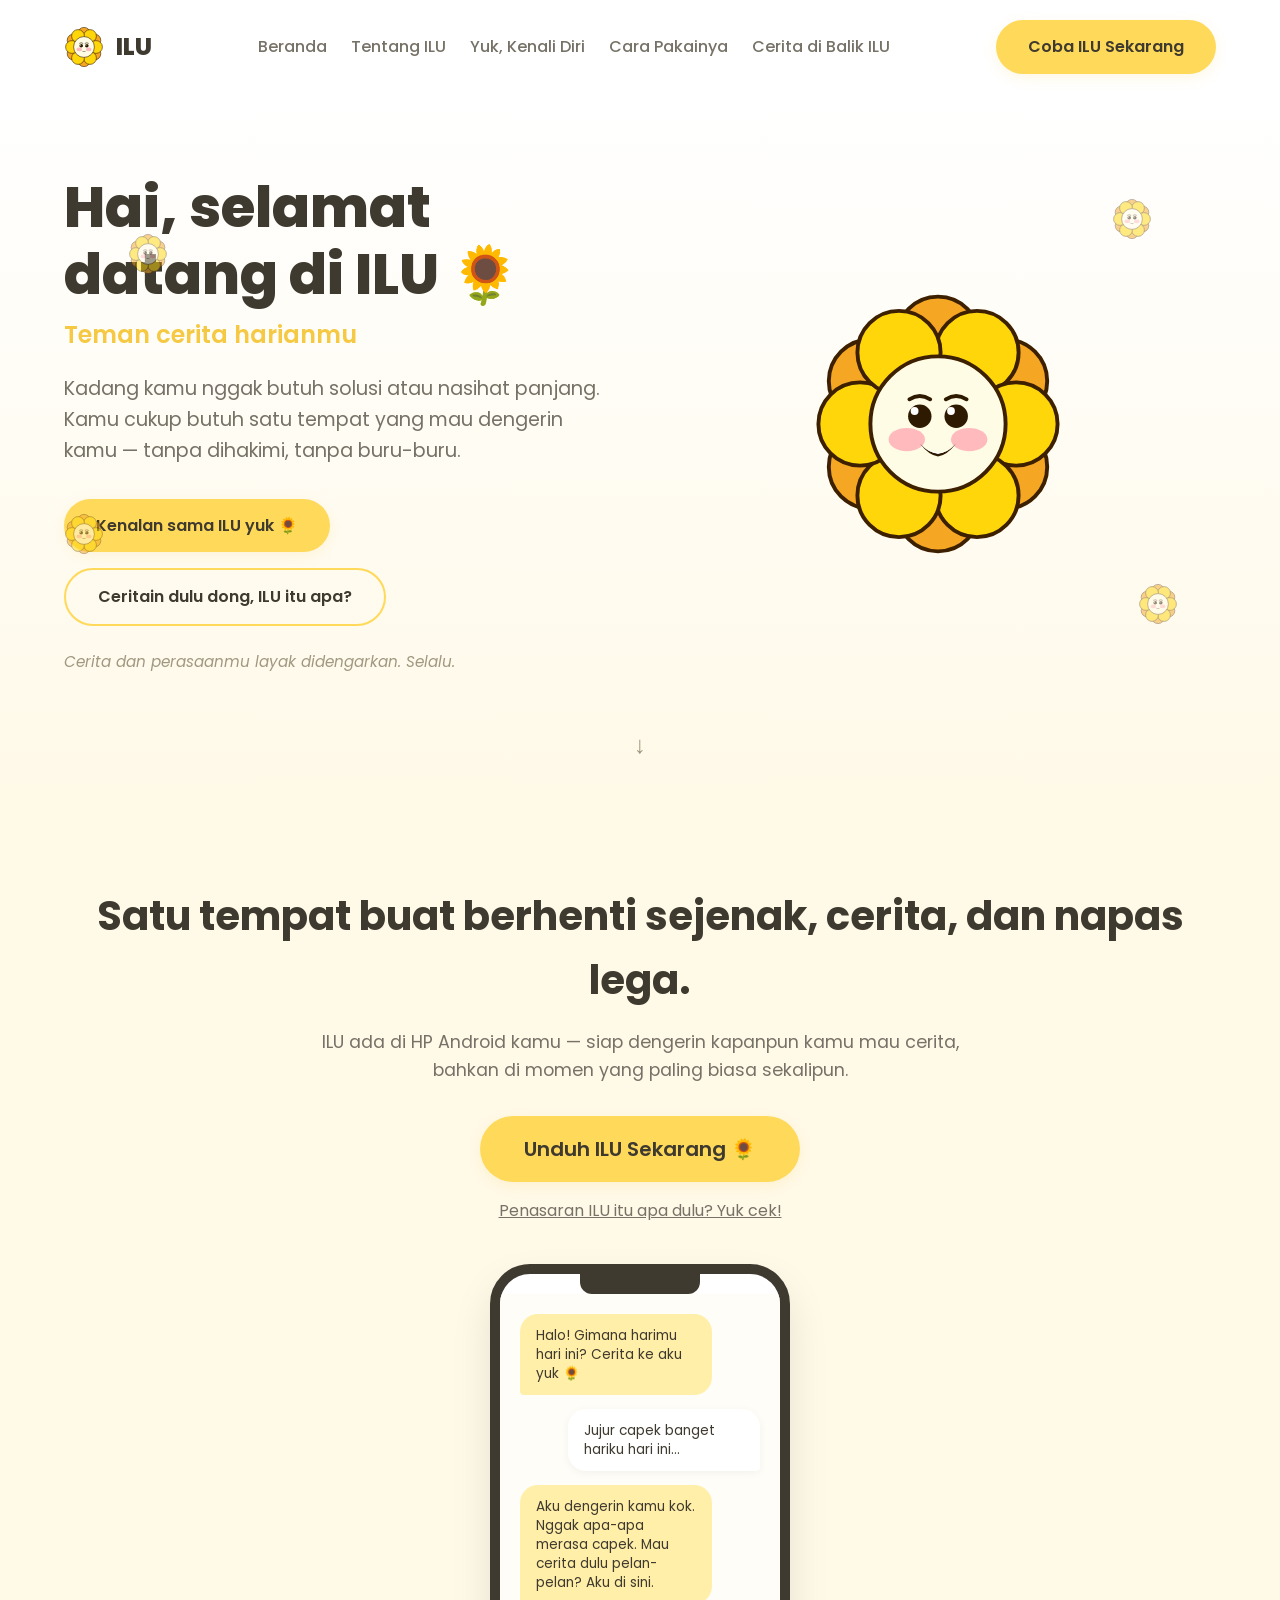
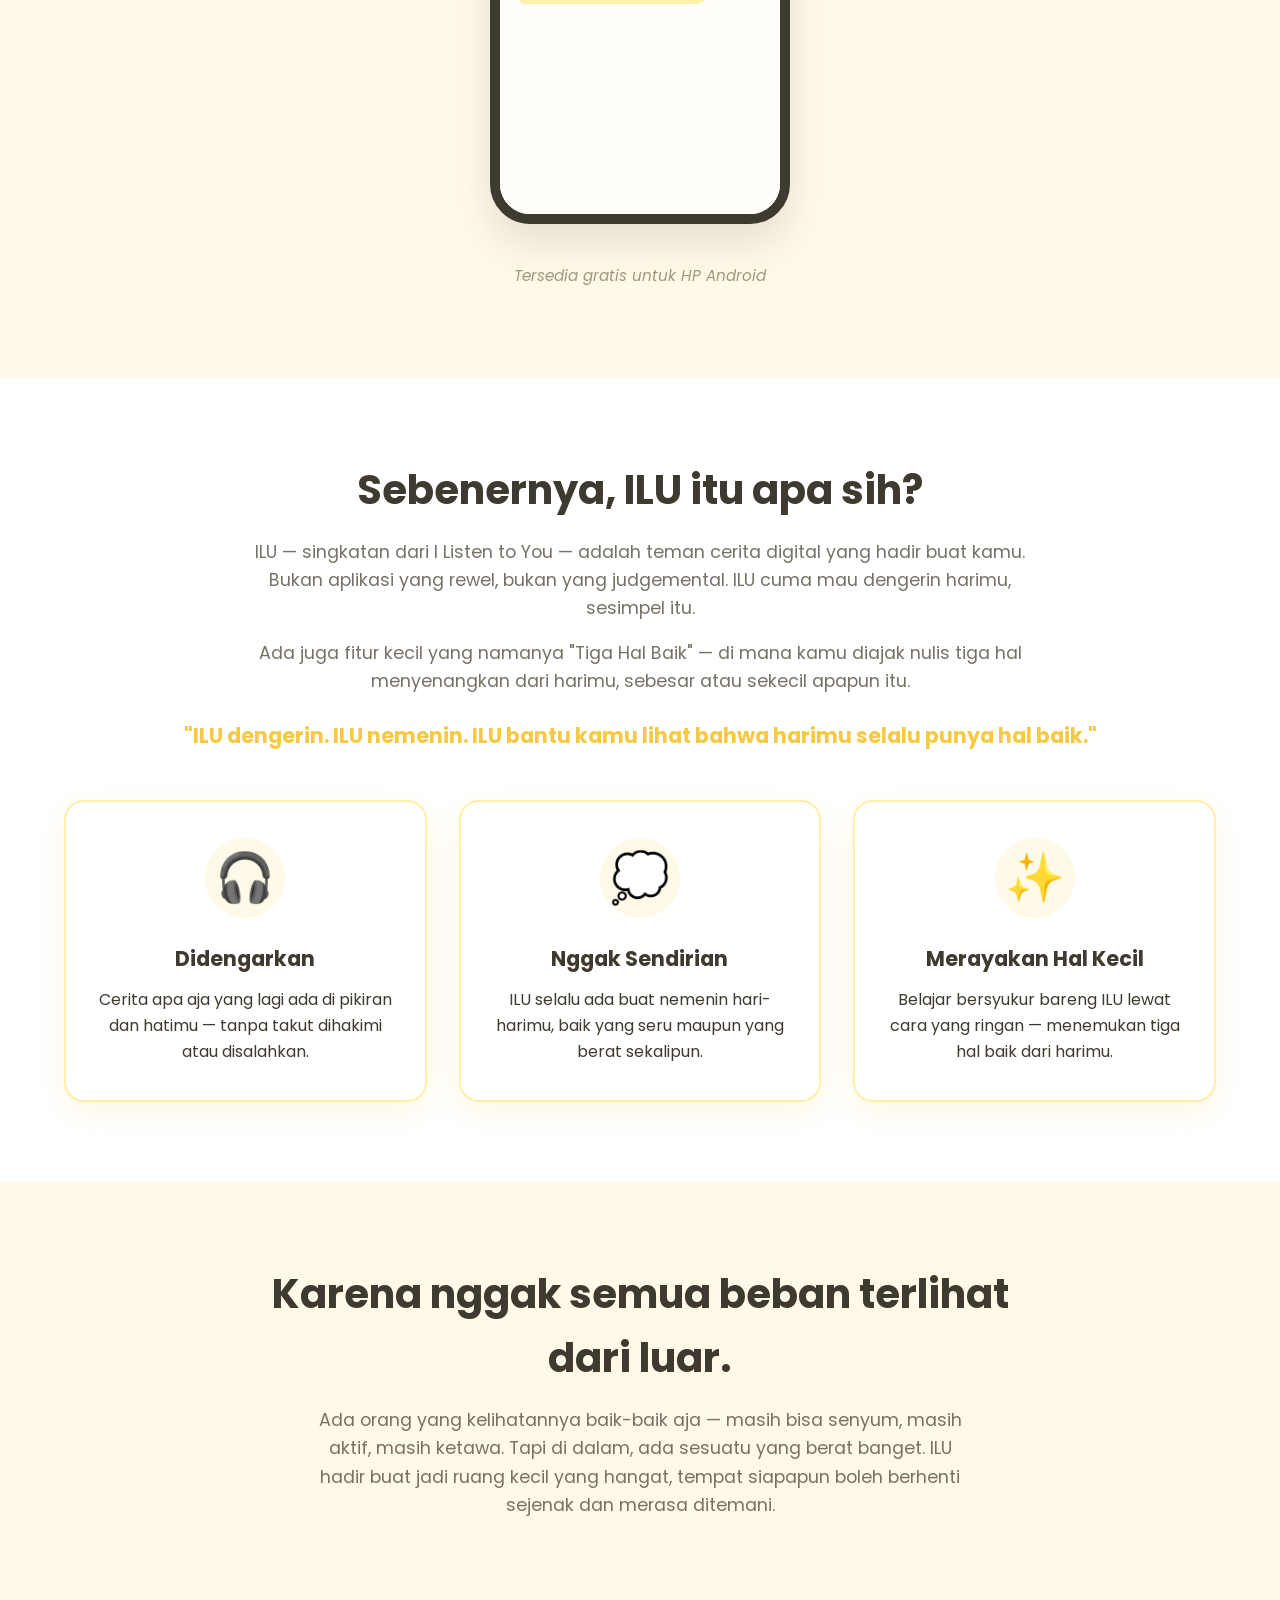
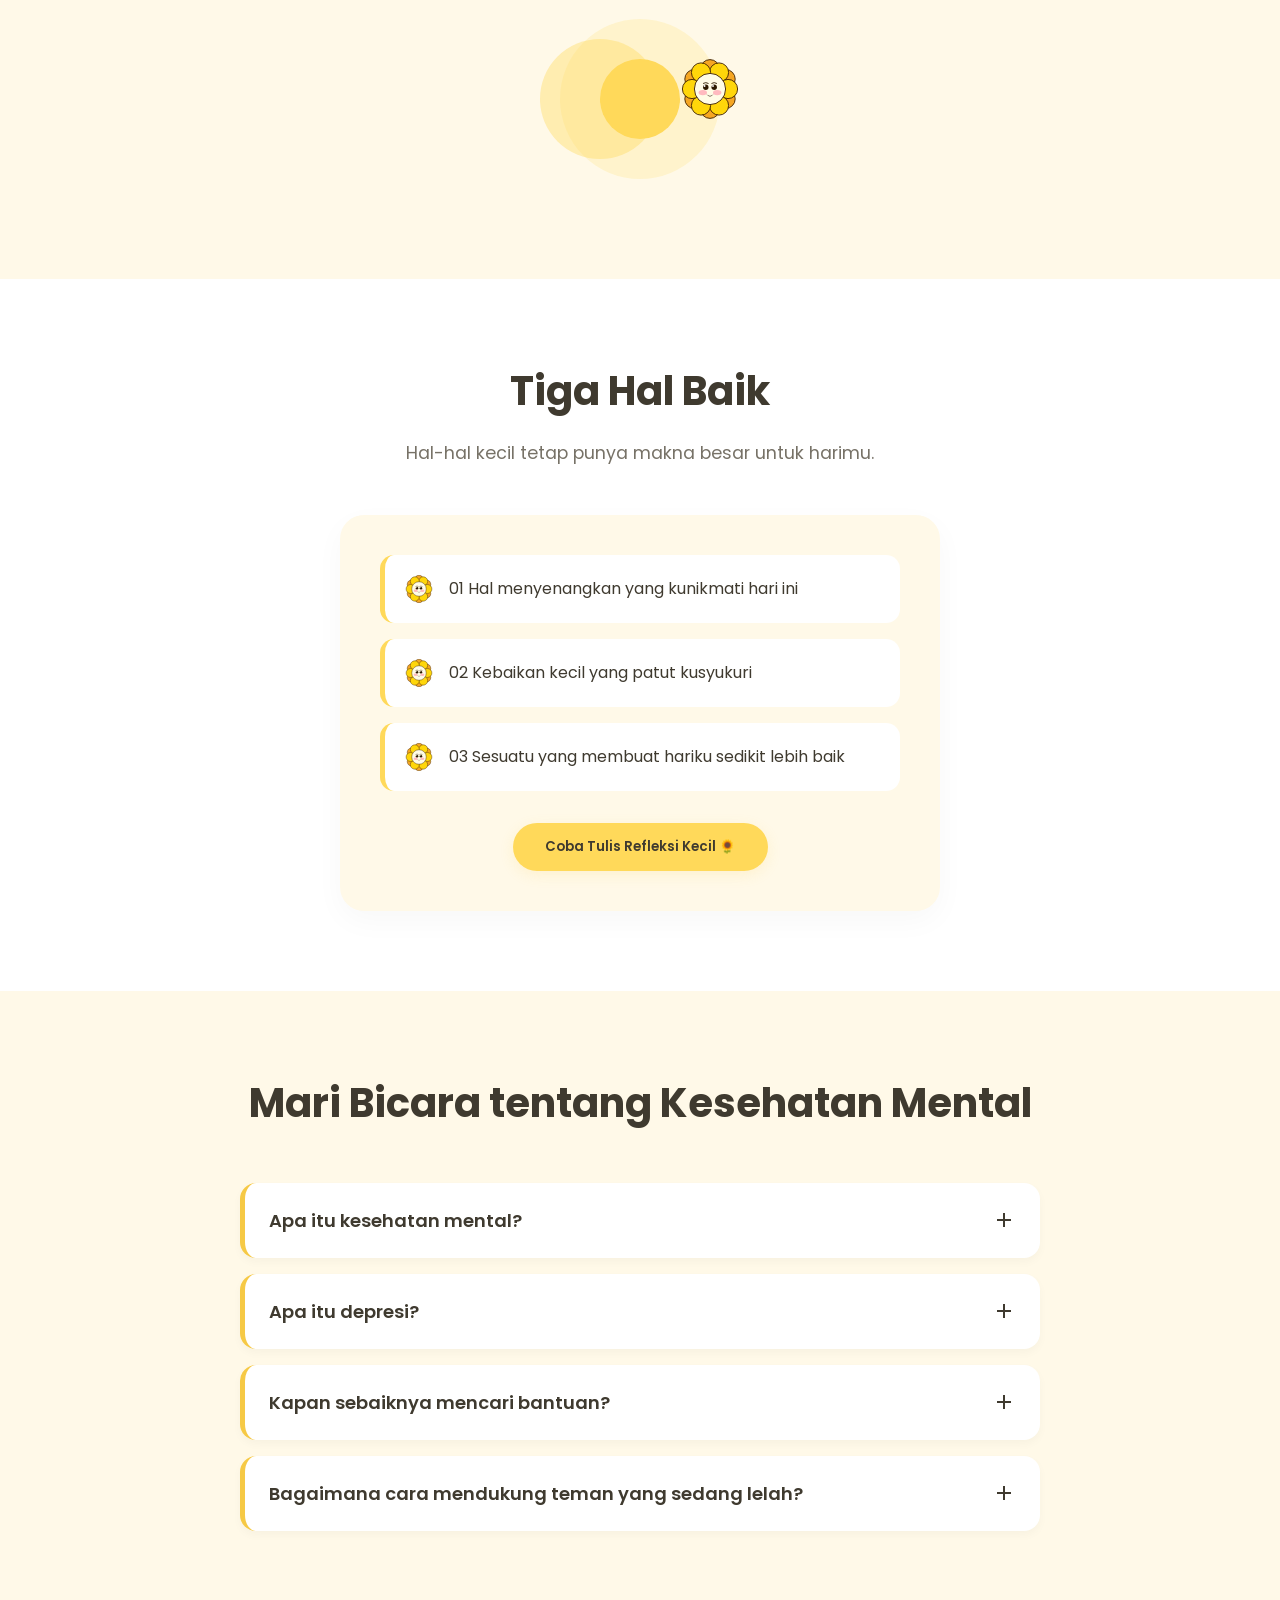
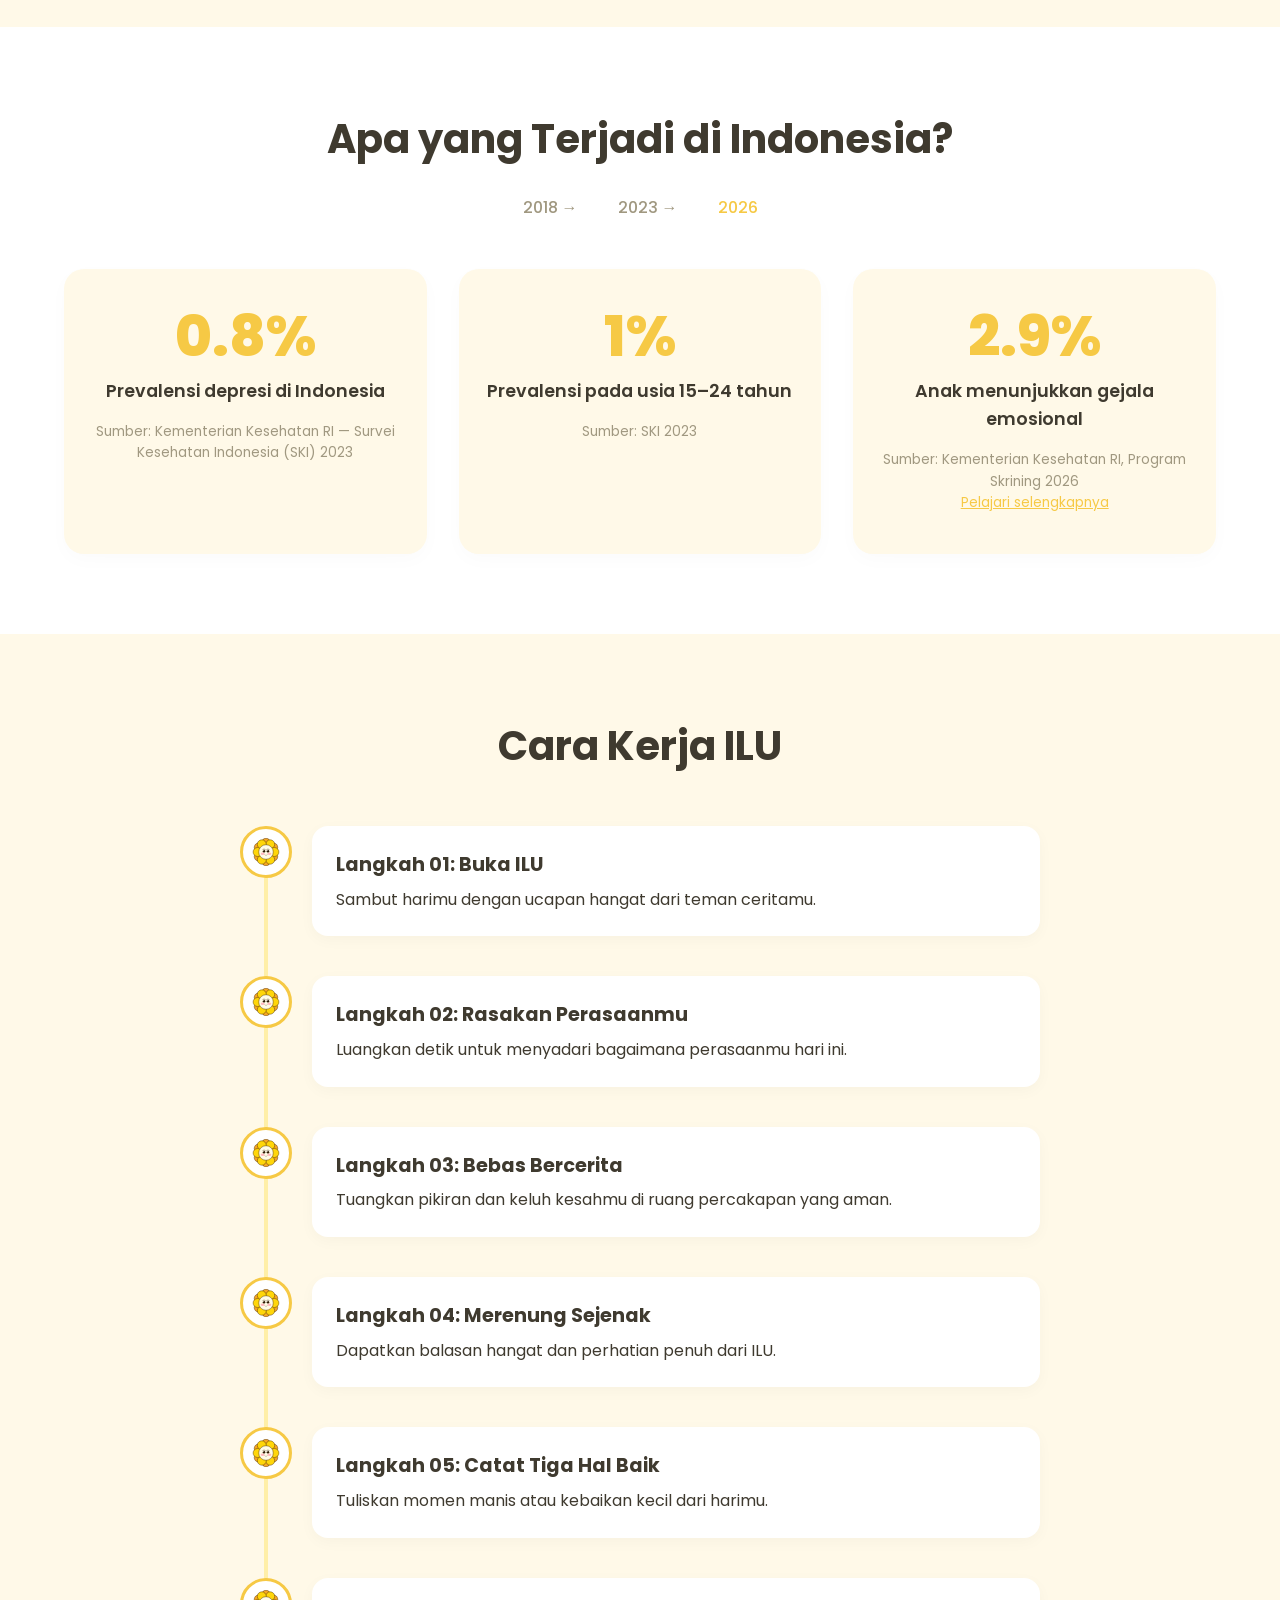
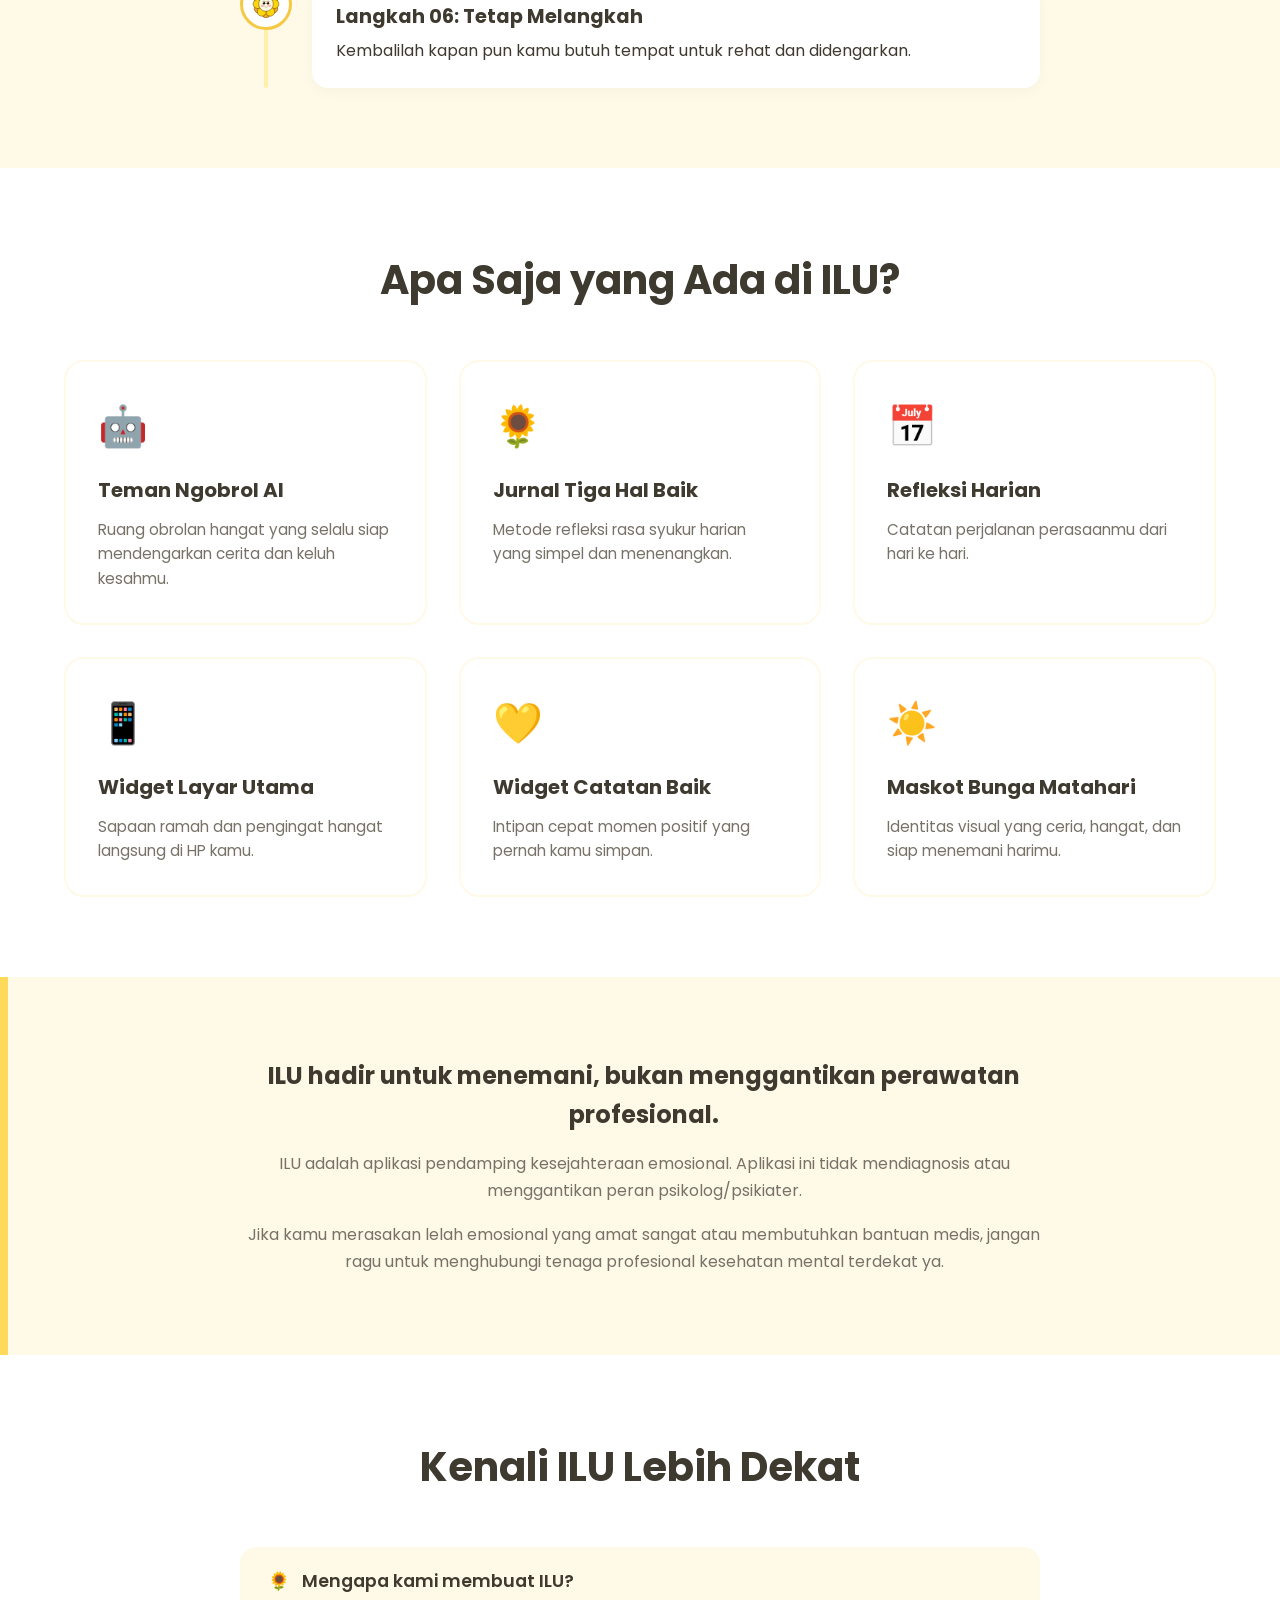
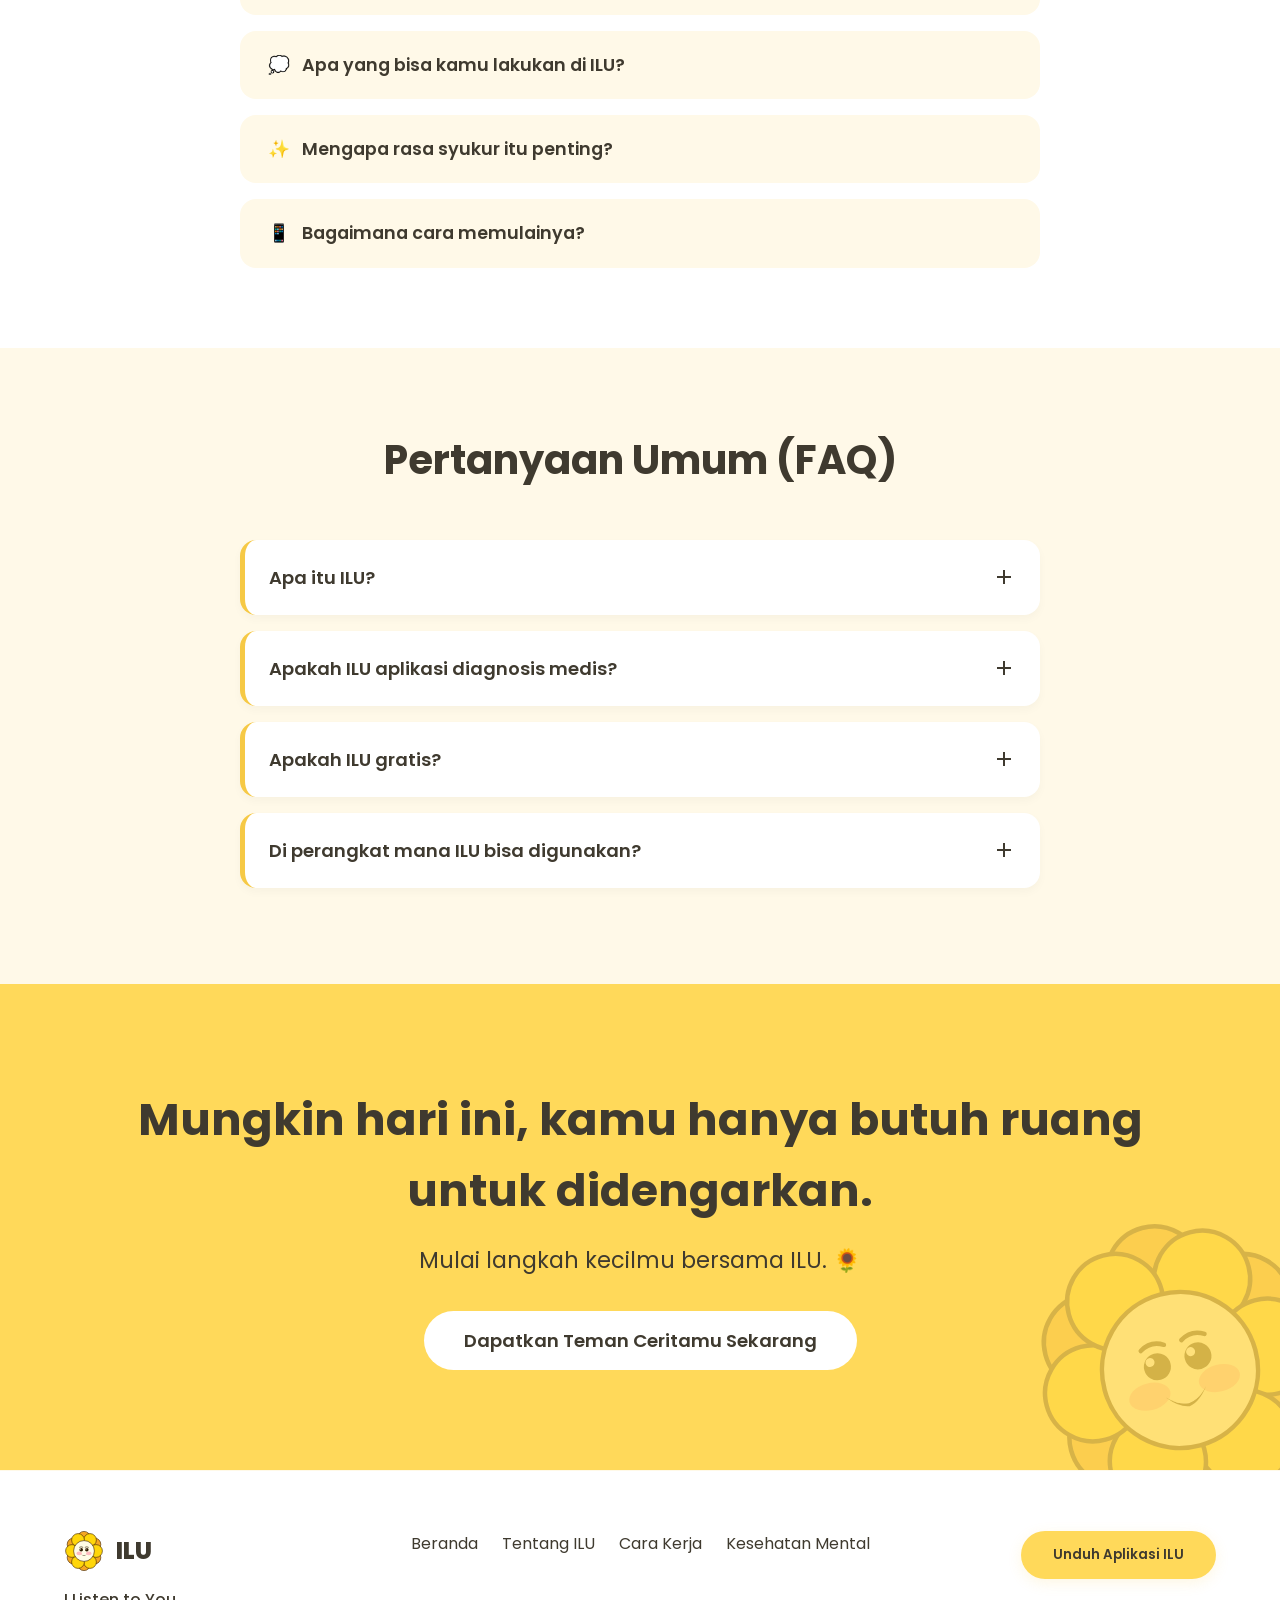
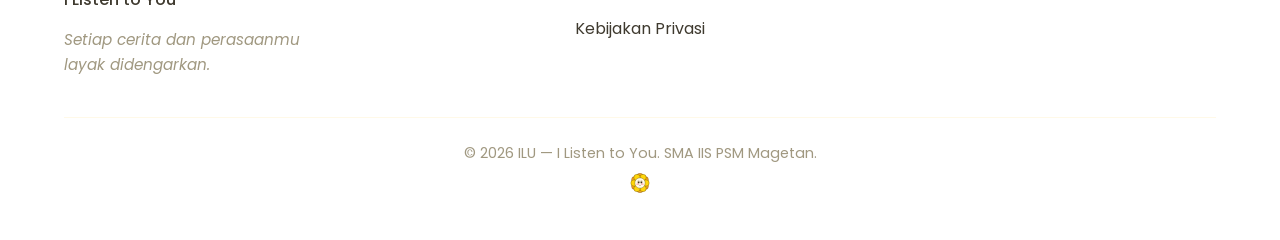
==== commit fea355a8: "Sync warm natural Indonesian text on both root and web index.html" ====
--- a/index.html
+++ b/index.html
@@ -1036,13 +1036,13 @@
             </a>
             <ul class="nav-links">
                 <li><a href="#">Beranda</a></li>
-                <li><a href="#what-is-ilu">Apa itu ILU?</a></li>
-                <li><a href="#understand">Pahami Perasaan</a></li>
-                <li><a href="#how-it-works">Cara Kerja</a></li>
-                <li><a href="#resources">Kenali ILU</a></li>
+                <li><a href="#what-is-ilu">Tentang ILU</a></li>
+                <li><a href="#understand">Yuk, Kenali Diri</a></li>
+                <li><a href="#how-it-works">Cara Pakainya</a></li>
+                <li><a href="#resources">Cerita di Balik ILU</a></li>
             </ul>
             <div class="nav-right">
-                <a href="#download" class="btn btn-primary">Dapatkan Teman Ceritamu</a>
+                <a href="#download" class="btn btn-primary">Coba ILU Sekarang</a>
                 <button class="hamburger" id="hamburger-btn">
                     <span></span>
                     <span></span>
@@ -1056,25 +1056,25 @@
     <div class="mobile-menu" id="mobile-menu">
         <button class="close-menu" id="close-menu">&times;</button>
         <a href="#" class="mobile-link">Beranda</a>
-        <a href="#what-is-ilu" class="mobile-link">Apa itu ILU?</a>
-        <a href="#understand" class="mobile-link">Pahami Perasaan</a>
-        <a href="#how-it-works" class="mobile-link">Cara Kerja</a>
-        <a href="#resources" class="mobile-link">Kenali ILU</a>
-        <a href="#download" class="btn btn-primary mobile-link" style="margin-top: 20px;">Dapatkan Teman Ceritamu</a>
+        <a href="#what-is-ilu" class="mobile-link">Tentang ILU</a>
+        <a href="#understand" class="mobile-link">Yuk, Kenali Diri</a>
+        <a href="#how-it-works" class="mobile-link">Cara Pakainya</a>
+        <a href="#resources" class="mobile-link">Cerita di Balik ILU</a>
+        <a href="#download" class="btn btn-primary mobile-link" style="margin-top: 20px;">Coba ILU Sekarang</a>
     </div>
 
     <!-- SECTION 2: HERO -->
     <section class="hero">
         <div class="container hero-container">
             <div class="hero-content animate-on-scroll">
-                <h1 class="hero-title">Selamat Datang di ILU</h1>
-                <h2 class="hero-subtitle">I Listen to You</h2>
-                <p class="hero-desc">Terkadang kamu tak butuh seribu nasihat. Kamu hanya butuh ruang aman yang tulus mendengarkan cerita dan harimu.</p>
+                <h1 class="hero-title">Hai, selamat datang di ILU 🌻</h1>
+                <h2 class="hero-subtitle">Teman cerita harianmu</h2>
+                <p class="hero-desc">Kadang kamu nggak butuh solusi atau nasihat panjang. Kamu cukup butuh satu tempat yang mau dengerin kamu — tanpa dihakimi, tanpa buru-buru.</p>
                 <div class="hero-actions">
-                    <a href="#download" class="btn btn-primary">Dapatkan Teman Ceritamu 🌻</a>
-                    <a href="#what-is-ilu" class="btn btn-outline">Kenali ILU Lebih Dekat</a>
-                </div>
-                <p class="hero-note">Setiap cerita dan perasaanmu berhak didengarkan dengan hangat.</p>
+                    <a href="#download" class="btn btn-primary">Kenalan sama ILU yuk 🌻</a>
+                    <a href="#what-is-ilu" class="btn btn-outline">Ceritain dulu dong, ILU itu apa?</a>
+                </div>
+                <p class="hero-note">Cerita dan perasaanmu layak didengarkan. Selalu.</p>
             </div>
             <div class="hero-visual animate-on-scroll" style="transition-delay: 0.2s">
                 <svg class="hero-mascot mascot-float"><use href="#sunflower-mascot"></use></svg>
@@ -1093,25 +1093,25 @@
     <!-- SECTION 3: DOWNLOAD SECTION -->
     <section id="download" class="download-section">
         <div class="container animate-on-scroll">
-            <h2 class="section-title">Tempat Nyaman untuk Cerita, Rehat & Merayakan Harimu.</h2>
-            <p class="section-subtitle" style="margin-bottom: 32px;">ILU hadir sebagai teman setia di ponsel Android kamu, siap mendengarkan kapan pun kamu butuh.</p>
+            <h2 class="section-title">Satu tempat buat berhenti sejenak, cerita, dan napas lega.</h2>
+            <p class="section-subtitle" style="margin-bottom: 32px;">ILU ada di HP Android kamu — siap dengerin kapanpun kamu mau cerita, bahkan di momen yang paling biasa sekalipun.</p>
             
             <button class="btn btn-primary" id="open-download-modal" style="font-size: 1.25rem; padding: 18px 44px; margin-bottom: 16px;">
-                Unduh Aplikasi ILU 🌻
+                Unduh ILU Sekarang 🌻
             </button>
             <br>
-            <a href="#what-is-ilu" style="color: var(--text-secondary); text-decoration: underline;">Pelajari ILU dulu yuk</a>
+            <a href="#what-is-ilu" style="color: var(--text-secondary); text-decoration: underline;">Penasaran ILU itu apa dulu? Yuk cek!</a>
             
             <div class="phone-mockup">
                 <div class="phone-notch"></div>
                 <div class="chat-ui">
-                    <div class="chat-bubble ilu">Halo! Aku ILU. Gimana harimu hari ini? Cerita ke aku yuk 🌻</div>
+                    <div class="chat-bubble ilu">Halo! Gimana harimu hari ini? Cerita ke aku yuk 🌻</div>
                     <div class="chat-bubble user">Jujur capek banget hariku hari ini...</div>
-                    <div class="chat-bubble ilu">Aku di sini dengerin kamu kok. Wajar banget kalau merasa lelah. Mau cerita pelan-pelan apa yang bikin kamu ganjal? Atau mau kita cari 3 hal baik kecil hari ini?</div>
+                    <div class="chat-bubble ilu">Aku dengerin kamu kok. Nggak apa-apa merasa capek. Mau cerita dulu pelan-pelan? Aku di sini.</div>
                 </div>
             </div>
             
-            <p class="hero-note">Tersedia langsung untuk perangkat Android</p>
+            <p class="hero-note">Tersedia gratis untuk HP Android</p>
         </div>
     </section>
 
@@ -1119,27 +1119,27 @@
     <section id="what-is-ilu" class="what-is-ilu">
         <div class="container">
             <div class="section-header animate-on-scroll">
-                <h2 class="section-title">Apa itu ILU?</h2>
-                <p class="section-subtitle" style="max-width: 800px; margin-bottom: 16px;">ILU — I Listen to You adalah aplikasi pendamping harian yang dirancang untuk memberimu ruang hangat untuk bercerita, melepaskan penat, dan mengapresiasi momen-momen kecil yang sering terlewatkan.</p>
-                <p class="section-subtitle" style="max-width: 800px;">Lewat metode refleksi sederhana "Tiga Hal Baik" (Three Good Things), ILU mengajakmu menemukan senyuman kecil di balik harimu yang sibuk.</p>
-                <span class="highlight-phrase">"ILU mendengarkan. ILU menemani. ILU membantumu menyadari hal-hal baik di sekitarmu."</span>
+                <h2 class="section-title">Sebenernya, ILU itu apa sih?</h2>
+                <p class="section-subtitle" style="max-width: 800px; margin-bottom: 16px;">ILU — singkatan dari I Listen to You — adalah teman cerita digital yang hadir buat kamu. Bukan aplikasi yang rewel, bukan yang judgemental. ILU cuma mau dengerin harimu, sesimpel itu.</p>
+                <p class="section-subtitle" style="max-width: 800px;">Ada juga fitur kecil yang namanya "Tiga Hal Baik" — di mana kamu diajak nulis tiga hal menyenangkan dari harimu, sebesar atau sekecil apapun itu.</p>
+                <span class="highlight-phrase">"ILU dengerin. ILU nemenin. ILU bantu kamu lihat bahwa harimu selalu punya hal baik."</span>
             </div>
 
             <div class="cards-grid">
                 <div class="info-card animate-on-scroll">
                     <div class="info-card-icon">🎧</div>
                     <h3>Didengarkan</h3>
-                    <p>Ruang bebas dan aman untuk menuangkan apa pun yang sedang kamu rasakan tanpa dihakimi.</p>
+                    <p>Cerita apa aja yang lagi ada di pikiran dan hatimu — tanpa takut dihakimi atau disalahkan.</p>
                 </div>
                 <div class="info-card animate-on-scroll" style="transition-delay: 0.1s">
                     <div class="info-card-icon">💭</div>
-                    <h3>Merefleksi</h3>
-                    <p>Momen sejenak untuk beristirahat, merenung, dan memahami pengalaman diri dengan tenang.</p>
+                    <h3>Nggak Sendirian</h3>
+                    <p>ILU selalu ada buat nemenin hari-harimu, baik yang seru maupun yang berat sekalipun.</p>
                 </div>
                 <div class="info-card animate-on-scroll" style="transition-delay: 0.2s">
                     <div class="info-card-icon">✨</div>
-                    <h3>Mengapresiasi</h3>
-                    <p>Kebiasaan bersyukur yang ringan lewat metode sederhana merawat Tiga Hal Baik.</p>
+                    <h3>Merayakan Hal Kecil</h3>
+                    <p>Belajar bersyukur bareng ILU lewat cara yang ringan — menemukan tiga hal baik dari harimu.</p>
                 </div>
             </div>
         </div>
@@ -1149,8 +1149,8 @@
     <section class="why-ilu">
         <div class="container animate-on-scroll">
             <div class="why-content">
-                <h2 class="section-title">Karna tidak semua lelah terlihat dari luar.</h2>
-                <p class="section-subtitle">Seseorang bisa saja tetap tersenyum, beraktivitas, dan tertawa, namun menyimpan beban yang berat di dalam hatinya. ILU hadir menyediakan ruang digital yang lembut tempat siapa pun bisa melambat, bercerita, dan merasa ditemani.</p>
+                <h2 class="section-title">Karena nggak semua beban terlihat dari luar.</h2>
+                <p class="section-subtitle">Ada orang yang kelihatannya baik-baik aja — masih bisa senyum, masih aktif, masih ketawa. Tapi di dalam, ada sesuatu yang berat banget. ILU hadir buat jadi ruang kecil yang hangat, tempat siapapun boleh berhenti sejenak dan merasa ditemani.</p>
             </div>
             
             <div class="abstract-illustration">
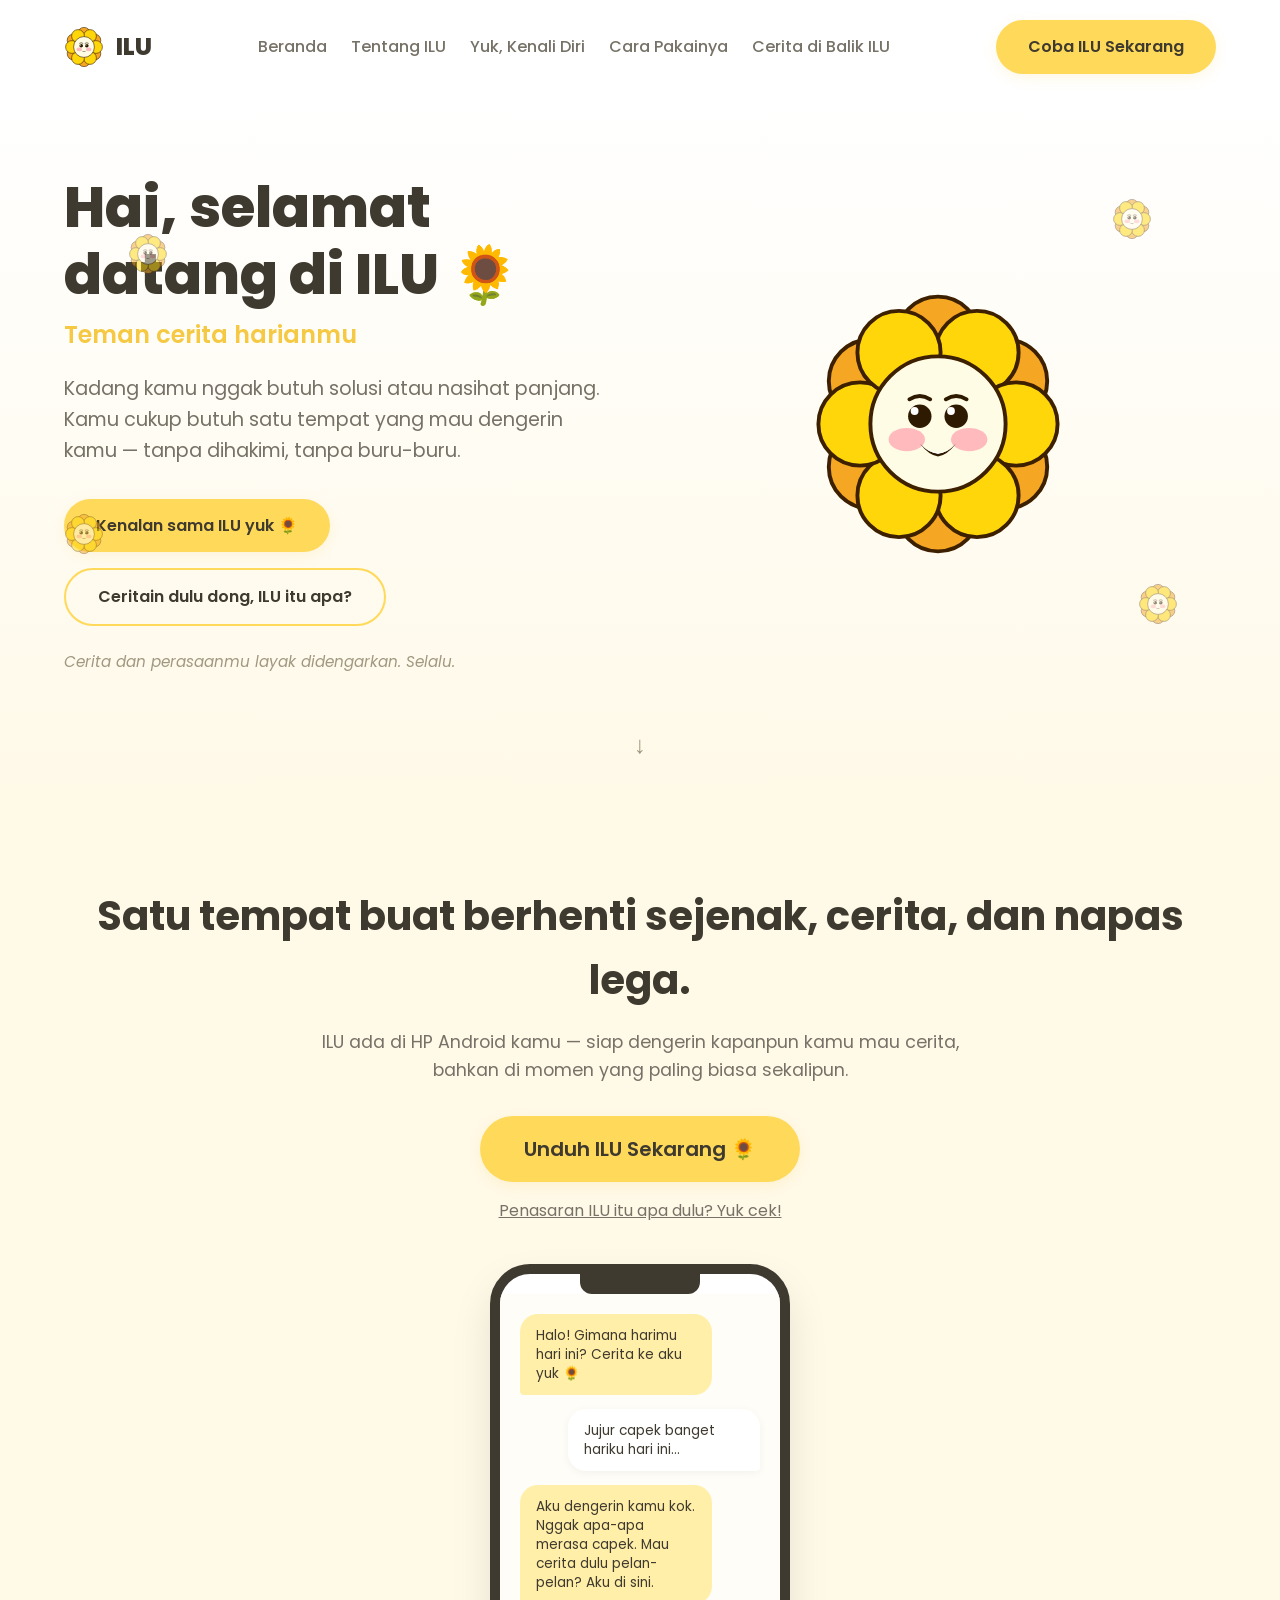
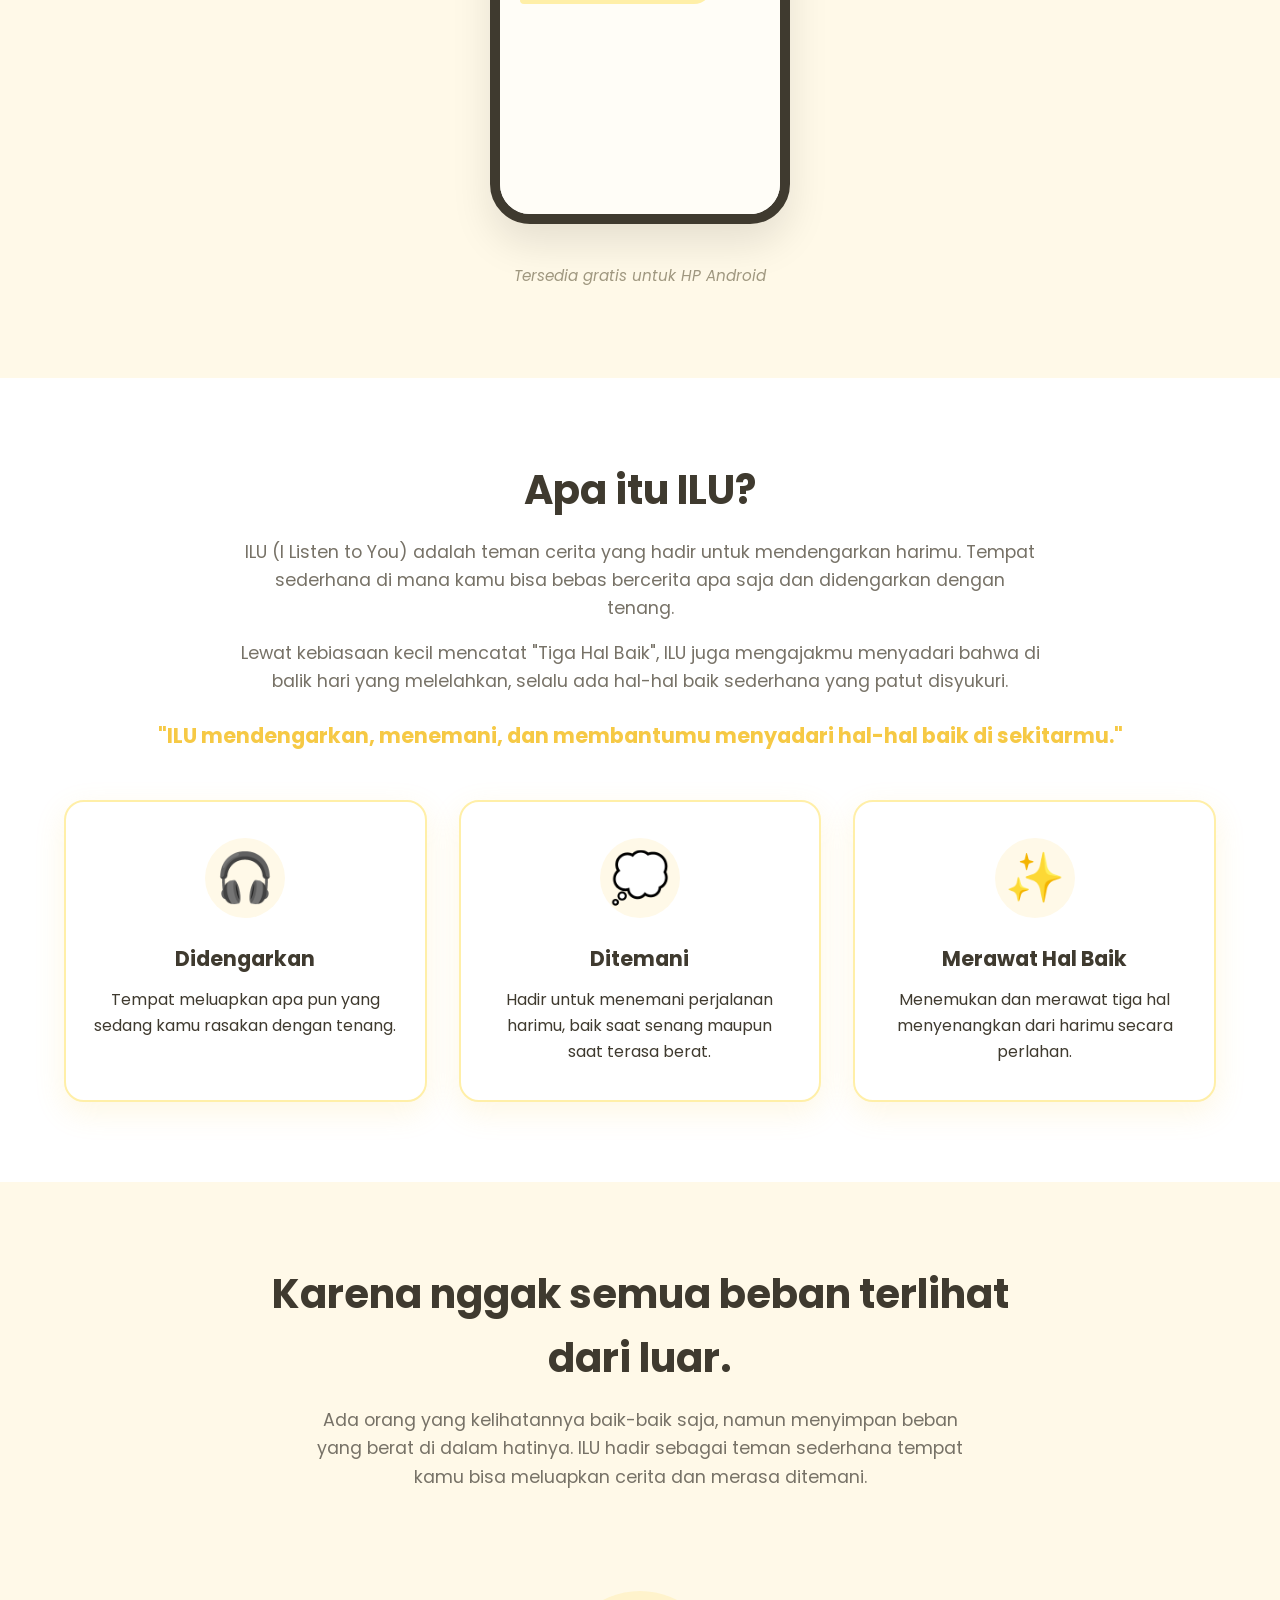
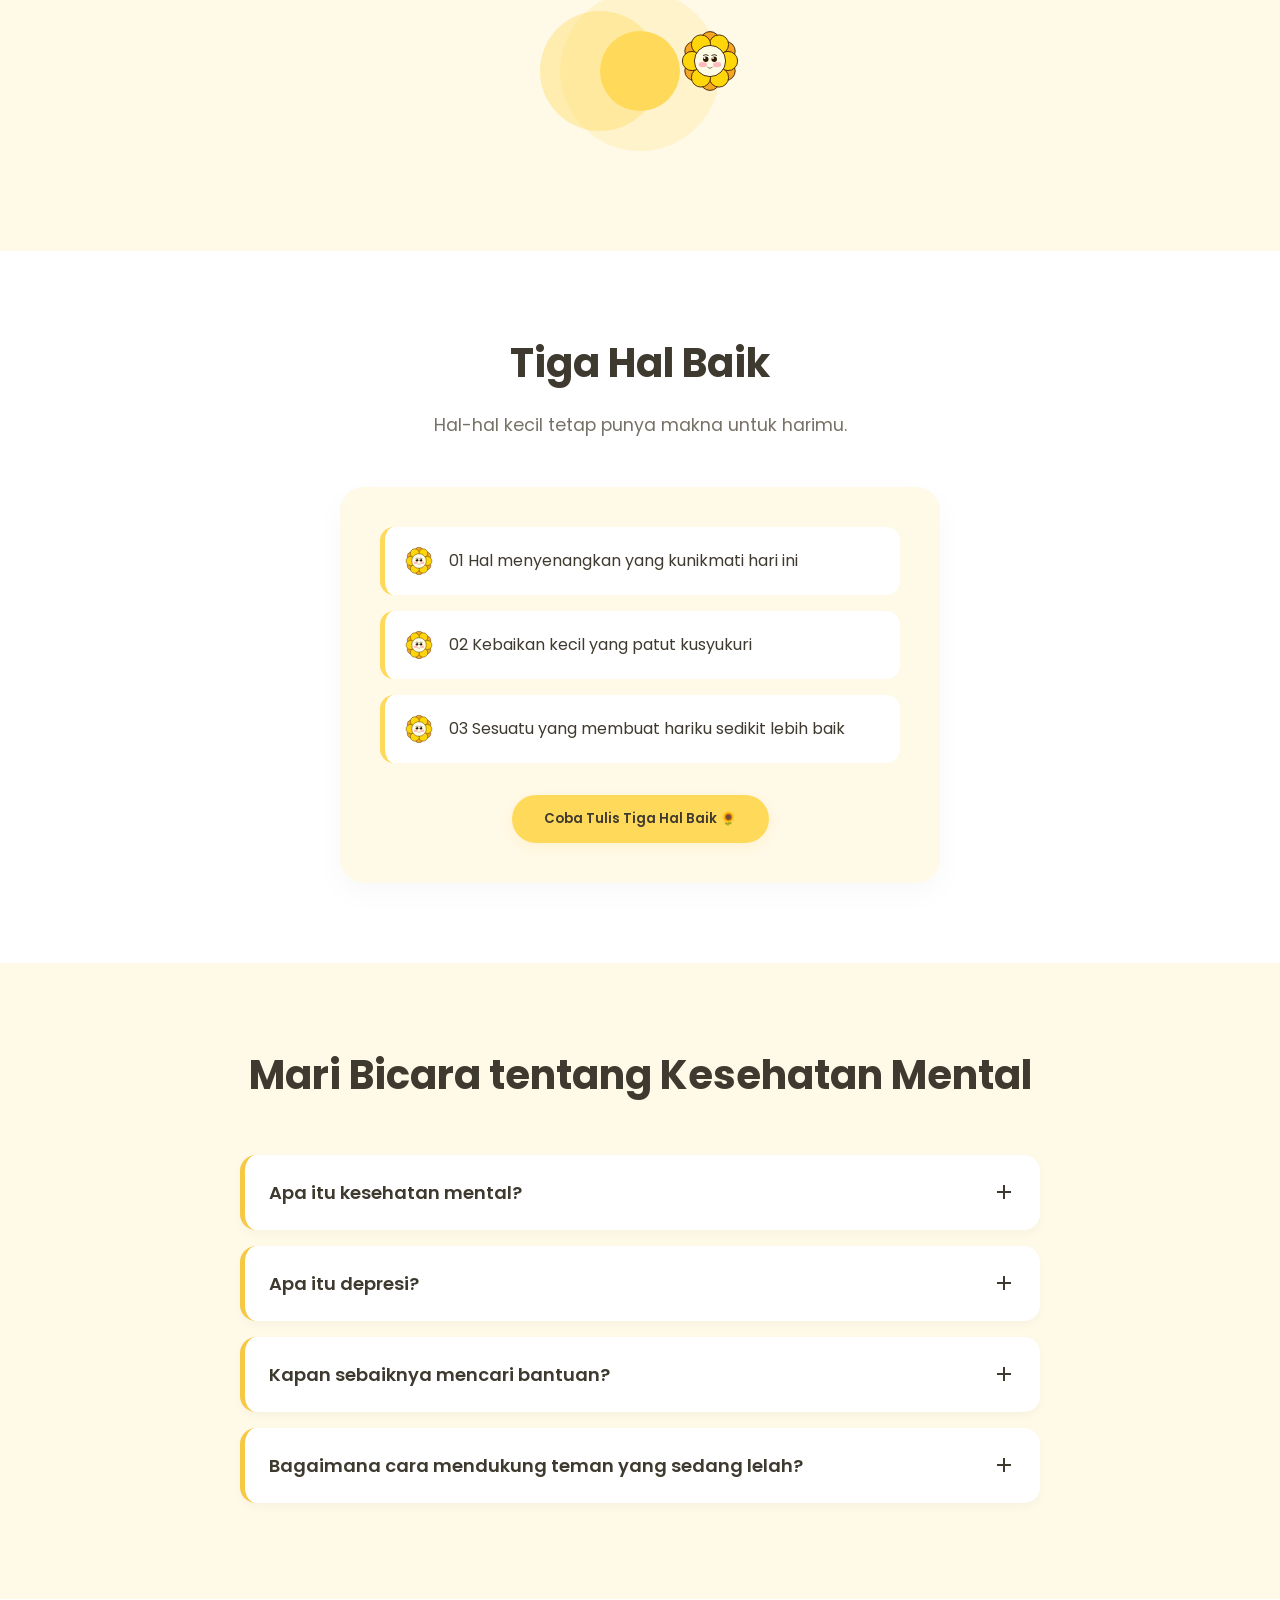
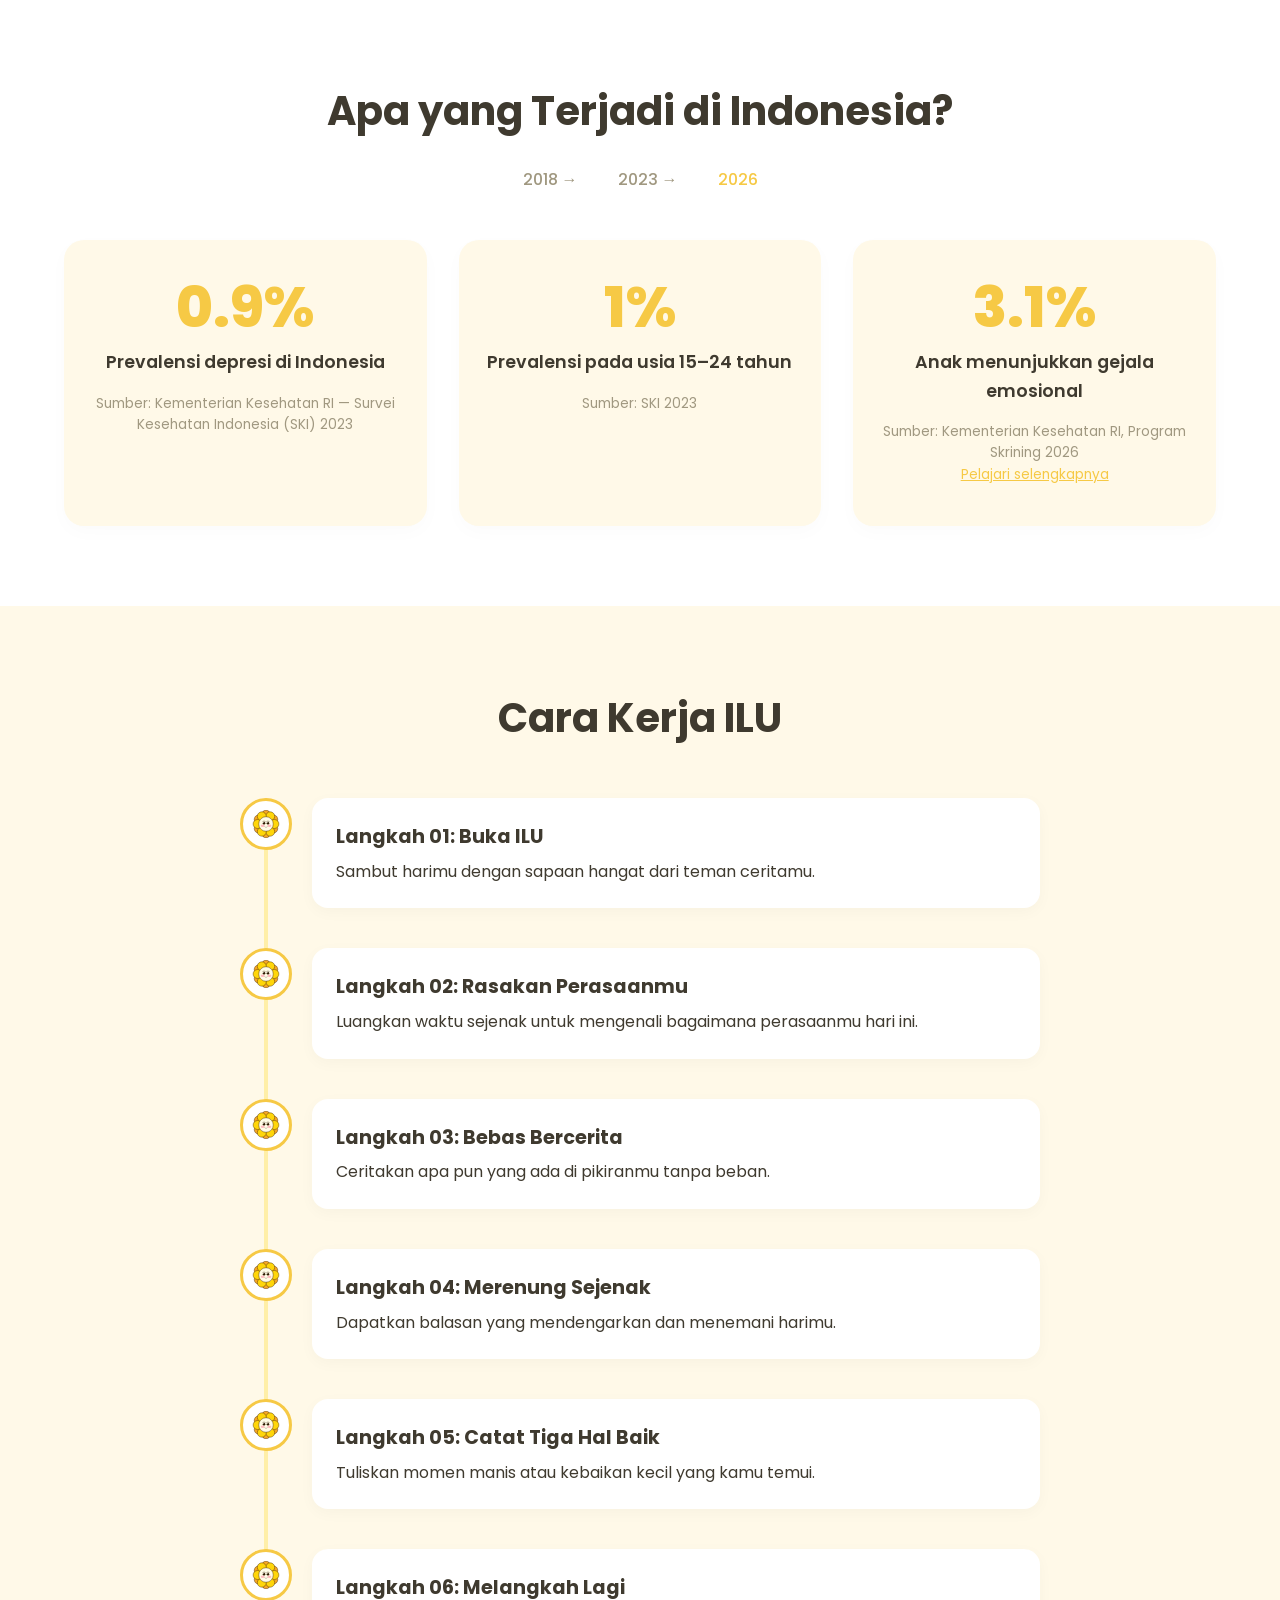
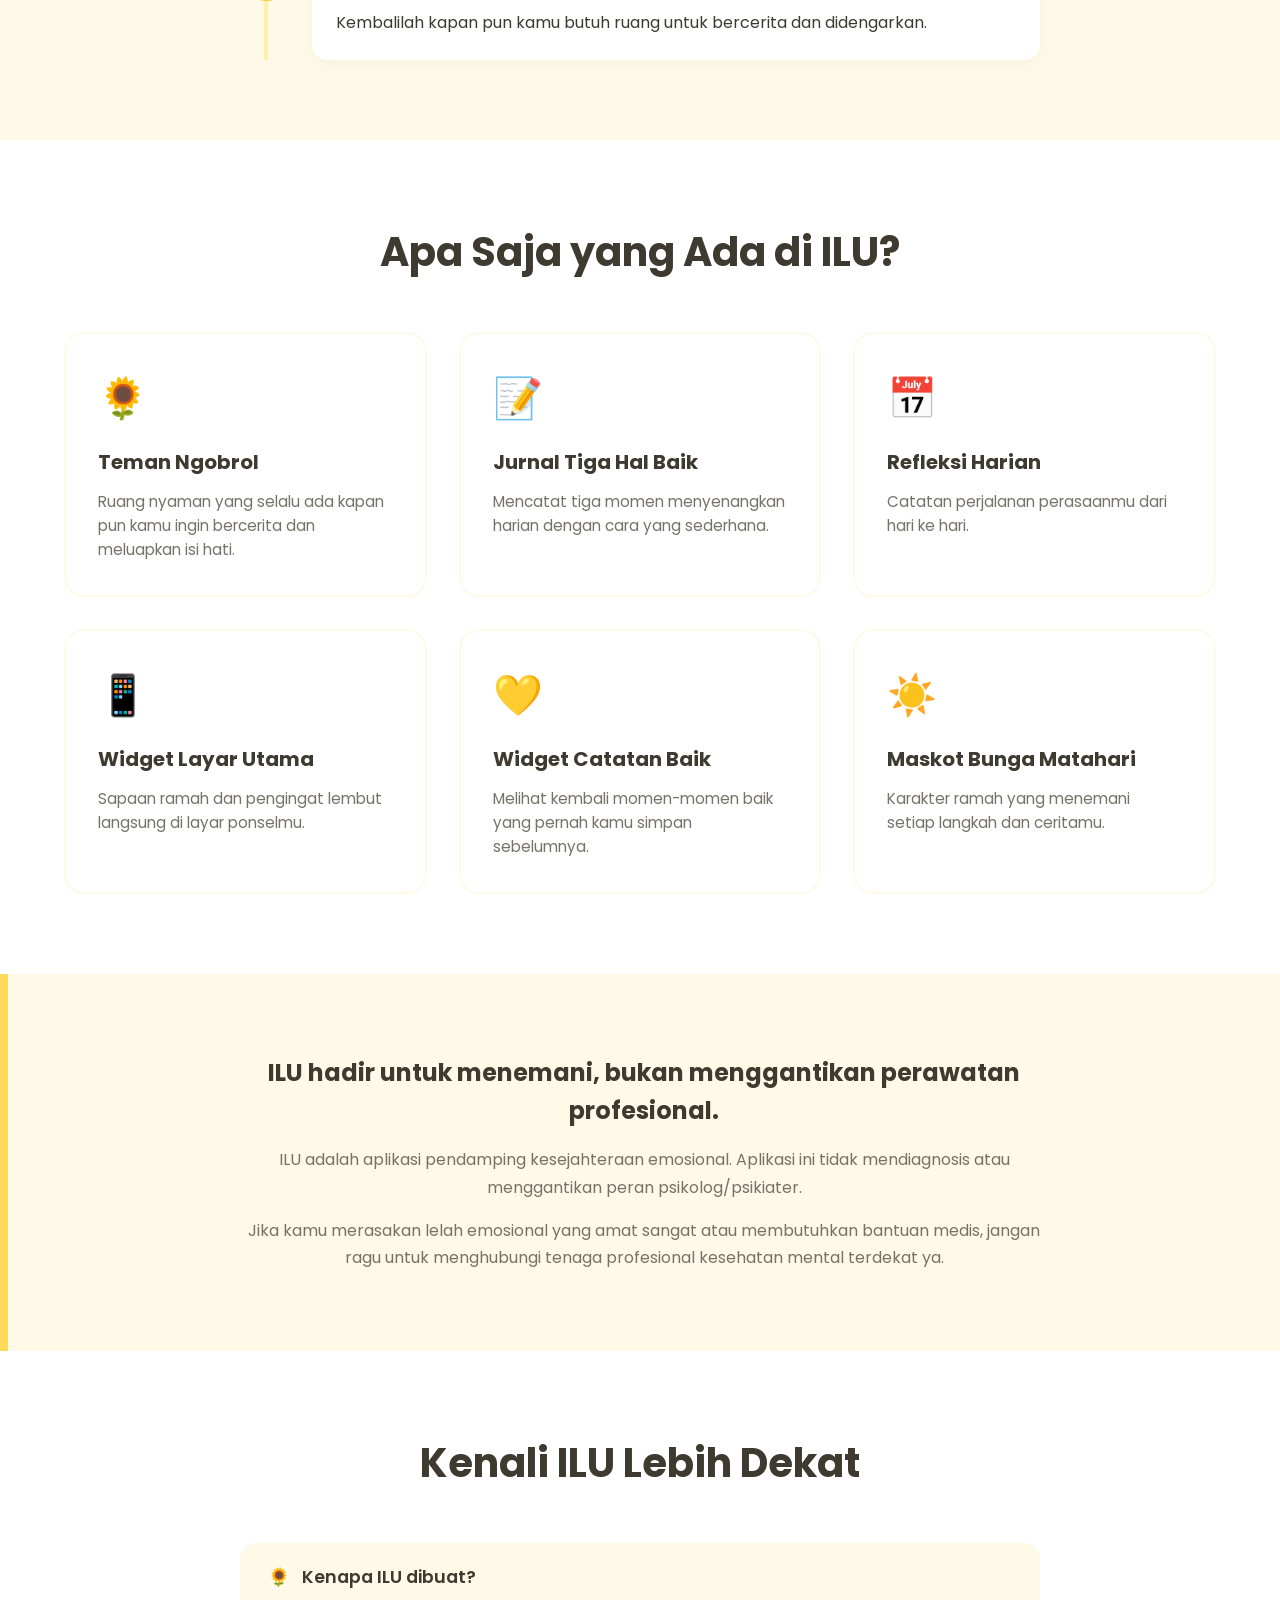
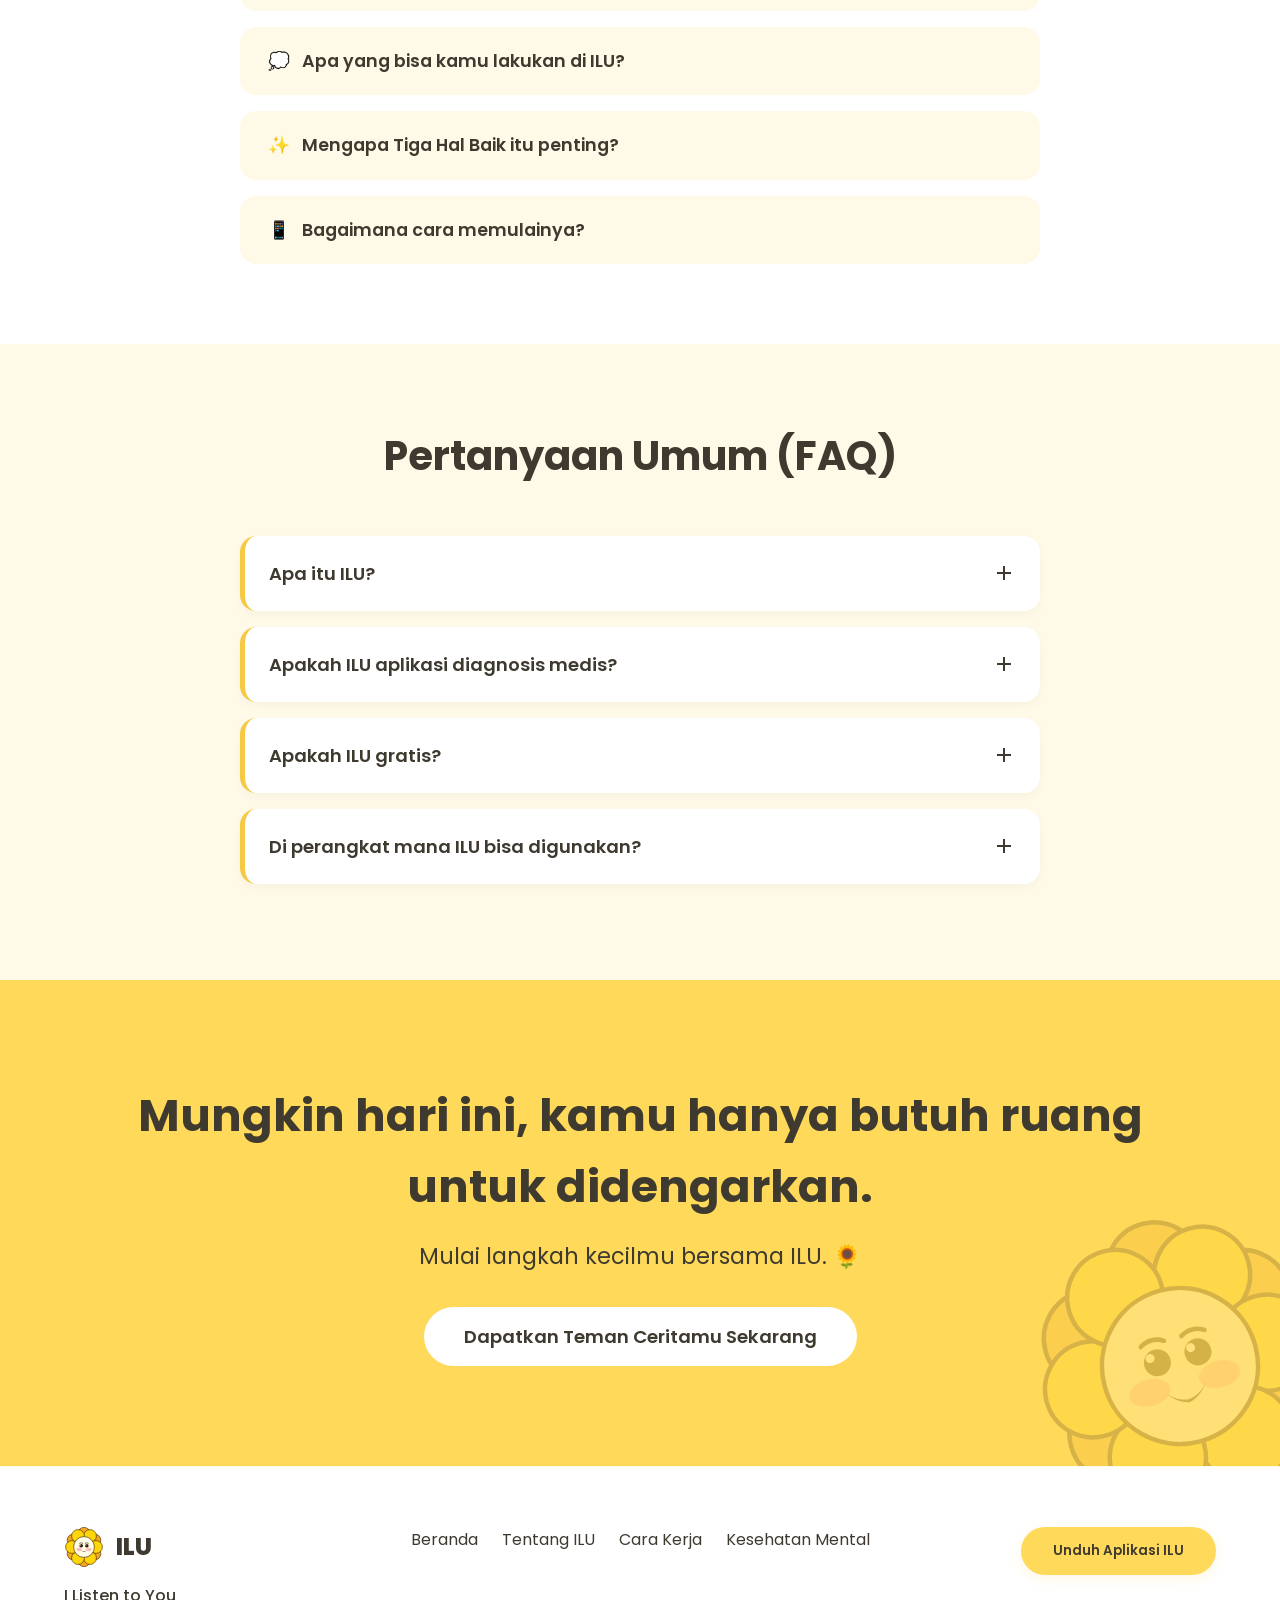
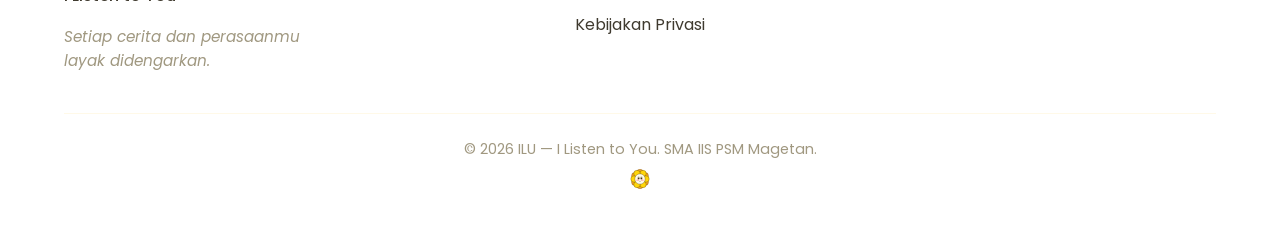
==== commit 03da9de2: "Update v15 (2.4) - Sederhanakan copy web dan perhalus bahasa AI agar nyaman dan alus" ====
--- a/index.html
+++ b/index.html
@@ -1119,27 +1119,27 @@
     <section id="what-is-ilu" class="what-is-ilu">
         <div class="container">
             <div class="section-header animate-on-scroll">
-                <h2 class="section-title">Sebenernya, ILU itu apa sih?</h2>
-                <p class="section-subtitle" style="max-width: 800px; margin-bottom: 16px;">ILU — singkatan dari I Listen to You — adalah teman cerita digital yang hadir buat kamu. Bukan aplikasi yang rewel, bukan yang judgemental. ILU cuma mau dengerin harimu, sesimpel itu.</p>
-                <p class="section-subtitle" style="max-width: 800px;">Ada juga fitur kecil yang namanya "Tiga Hal Baik" — di mana kamu diajak nulis tiga hal menyenangkan dari harimu, sebesar atau sekecil apapun itu.</p>
-                <span class="highlight-phrase">"ILU dengerin. ILU nemenin. ILU bantu kamu lihat bahwa harimu selalu punya hal baik."</span>
+                <h2 class="section-title">Apa itu ILU?</h2>
+                <p class="section-subtitle" style="max-width: 800px; margin-bottom: 16px;">ILU (I Listen to You) adalah teman cerita yang hadir untuk mendengarkan harimu. Tempat sederhana di mana kamu bisa bebas bercerita apa saja dan didengarkan dengan tenang.</p>
+                <p class="section-subtitle" style="max-width: 800px;">Lewat kebiasaan kecil mencatat "Tiga Hal Baik", ILU juga mengajakmu menyadari bahwa di balik hari yang melelahkan, selalu ada hal-hal baik sederhana yang patut disyukuri.</p>
+                <span class="highlight-phrase">"ILU mendengarkan, menemani, dan membantumu menyadari hal-hal baik di sekitarmu."</span>
             </div>
 
             <div class="cards-grid">
                 <div class="info-card animate-on-scroll">
                     <div class="info-card-icon">🎧</div>
                     <h3>Didengarkan</h3>
-                    <p>Cerita apa aja yang lagi ada di pikiran dan hatimu — tanpa takut dihakimi atau disalahkan.</p>
+                    <p>Tempat meluapkan apa pun yang sedang kamu rasakan dengan tenang.</p>
                 </div>
                 <div class="info-card animate-on-scroll" style="transition-delay: 0.1s">
                     <div class="info-card-icon">💭</div>
-                    <h3>Nggak Sendirian</h3>
-                    <p>ILU selalu ada buat nemenin hari-harimu, baik yang seru maupun yang berat sekalipun.</p>
+                    <h3>Ditemani</h3>
+                    <p>Hadir untuk menemani perjalanan harimu, baik saat senang maupun saat terasa berat.</p>
                 </div>
                 <div class="info-card animate-on-scroll" style="transition-delay: 0.2s">
                     <div class="info-card-icon">✨</div>
-                    <h3>Merayakan Hal Kecil</h3>
-                    <p>Belajar bersyukur bareng ILU lewat cara yang ringan — menemukan tiga hal baik dari harimu.</p>
+                    <h3>Merawat Hal Baik</h3>
+                    <p>Menemukan dan merawat tiga hal menyenangkan dari harimu secara perlahan.</p>
                 </div>
             </div>
         </div>
@@ -1150,7 +1150,7 @@
         <div class="container animate-on-scroll">
             <div class="why-content">
                 <h2 class="section-title">Karena nggak semua beban terlihat dari luar.</h2>
-                <p class="section-subtitle">Ada orang yang kelihatannya baik-baik aja — masih bisa senyum, masih aktif, masih ketawa. Tapi di dalam, ada sesuatu yang berat banget. ILU hadir buat jadi ruang kecil yang hangat, tempat siapapun boleh berhenti sejenak dan merasa ditemani.</p>
+                <p class="section-subtitle">Ada orang yang kelihatannya baik-baik saja, namun menyimpan beban yang berat di dalam hatinya. ILU hadir sebagai teman sederhana tempat kamu bisa meluapkan cerita dan merasa ditemani.</p>
             </div>
             
             <div class="abstract-illustration">
@@ -1169,7 +1169,7 @@
         <div class="container">
             <div class="section-header animate-on-scroll">
                 <h2 class="section-title">Tiga Hal Baik</h2>
-                <p class="section-subtitle">Hal-hal kecil tetap punya makna besar untuk harimu.</p>
+                <p class="section-subtitle">Hal-hal kecil tetap punya makna untuk harimu.</p>
             </div>
 
             <div class="tgt-demo animate-on-scroll" id="tgt-demo">
@@ -1188,7 +1188,7 @@
                     </div>
                     
                     <div style="text-align: center; margin-top: 32px;">
-                        <button class="btn btn-primary" id="btn-start-tgt">Coba Tulis Refleksi Kecil 🌻</button>
+                        <button class="btn btn-primary" id="btn-start-tgt">Coba Tulis Tiga Hal Baik 🌻</button>
                     </div>
                 </div>
 
@@ -1201,7 +1201,7 @@
                 </div>
 
                 <div class="tgt-success" id="tgt-success">
-                    <h3 style="color: var(--text-dark); margin-bottom: 16px;">Lihat deh. Kamu berhasil menemukan tiga hal baik hari ini! 🌻</h3>
+                    <h3 style="color: var(--text-dark); margin-bottom: 16px;">Kamu berhasil menemukan tiga hal baik hari ini 🌻</h3>
                     <svg class="mascot-float" style="width: 80px; height: 80px; margin: 0 auto;"><use href="#sunflower-mascot"></use></svg>
                 </div>
             </div>
@@ -1305,42 +1305,42 @@
                     <div class="timeline-icon"><svg><use href="#sunflower-mascot"></use></svg></div>
                     <div class="timeline-content">
                         <h4>Langkah 01: Buka ILU</h4>
-                        <p>Sambut harimu dengan ucapan hangat dari teman ceritamu.</p>
+                        <p>Sambut harimu dengan sapaan hangat dari teman ceritamu.</p>
                     </div>
                 </div>
                 <div class="timeline-item animate-on-scroll">
                     <div class="timeline-icon"><svg><use href="#sunflower-mascot"></use></svg></div>
                     <div class="timeline-content">
                         <h4>Langkah 02: Rasakan Perasaanmu</h4>
-                        <p>Luangkan detik untuk menyadari bagaimana perasaanmu hari ini.</p>
+                        <p>Luangkan waktu sejenak untuk mengenali bagaimana perasaanmu hari ini.</p>
                     </div>
                 </div>
                 <div class="timeline-item animate-on-scroll">
                     <div class="timeline-icon"><svg><use href="#sunflower-mascot"></use></svg></div>
                     <div class="timeline-content">
                         <h4>Langkah 03: Bebas Bercerita</h4>
-                        <p>Tuangkan pikiran dan keluh kesahmu di ruang percakapan yang aman.</p>
+                        <p>Ceritakan apa pun yang ada di pikiranmu tanpa beban.</p>
                     </div>
                 </div>
                 <div class="timeline-item animate-on-scroll">
                     <div class="timeline-icon"><svg><use href="#sunflower-mascot"></use></svg></div>
                     <div class="timeline-content">
                         <h4>Langkah 04: Merenung Sejenak</h4>
-                        <p>Dapatkan balasan hangat dan perhatian penuh dari ILU.</p>
+                        <p>Dapatkan balasan yang mendengarkan dan menemani harimu.</p>
                     </div>
                 </div>
                 <div class="timeline-item animate-on-scroll">
                     <div class="timeline-icon"><svg><use href="#sunflower-mascot"></use></svg></div>
                     <div class="timeline-content">
                         <h4>Langkah 05: Catat Tiga Hal Baik</h4>
-                        <p>Tuliskan momen manis atau kebaikan kecil dari harimu.</p>
+                        <p>Tuliskan momen manis atau kebaikan kecil yang kamu temui.</p>
                     </div>
                 </div>
                 <div class="timeline-item animate-on-scroll">
                     <div class="timeline-icon"><svg><use href="#sunflower-mascot"></use></svg></div>
                     <div class="timeline-content">
-                        <h4>Langkah 06: Tetap Melangkah</h4>
-                        <p>Kembalilah kapan pun kamu butuh tempat untuk rehat dan didengarkan.</p>
+                        <h4>Langkah 06: Melangkah Lagi</h4>
+                        <p>Kembalilah kapan pun kamu butuh ruang untuk bercerita dan didengarkan.</p>
                     </div>
                 </div>
             </div>
@@ -1356,14 +1356,14 @@
             
             <div class="feature-grid">
                 <div class="feature-card animate-on-scroll">
-                    <div class="feature-icon">🤖</div>
-                    <h3>Teman Ngobrol AI</h3>
-                    <p>Ruang obrolan hangat yang selalu siap mendengarkan cerita dan keluh kesahmu.</p>
+                    <div class="feature-icon">🌻</div>
+                    <h3>Teman Ngobrol</h3>
+                    <p>Ruang nyaman yang selalu ada kapan pun kamu ingin bercerita dan meluapkan isi hati.</p>
                 </div>
                 <div class="feature-card animate-on-scroll" style="transition-delay: 0.1s">
-                    <div class="feature-icon">🌻</div>
+                    <div class="feature-icon">📝</div>
                     <h3>Jurnal Tiga Hal Baik</h3>
-                    <p>Metode refleksi rasa syukur harian yang simpel dan menenangkan.</p>
+                    <p>Mencatat tiga momen menyenangkan harian dengan cara yang sederhana.</p>
                 </div>
                 <div class="feature-card animate-on-scroll" style="transition-delay: 0.2s">
                     <div class="feature-icon">📅</div>
@@ -1373,17 +1373,17 @@
                 <div class="feature-card animate-on-scroll">
                     <div class="feature-icon">📱</div>
                     <h3>Widget Layar Utama</h3>
-                    <p>Sapaan ramah dan pengingat hangat langsung di HP kamu.</p>
+                    <p>Sapaan ramah dan pengingat lembut langsung di layar ponselmu.</p>
                 </div>
                 <div class="feature-card animate-on-scroll" style="transition-delay: 0.1s">
                     <div class="feature-icon">💛</div>
                     <h3>Widget Catatan Baik</h3>
-                    <p>Intipan cepat momen positif yang pernah kamu simpan.</p>
+                    <p>Melihat kembali momen-momen baik yang pernah kamu simpan sebelumnya.</p>
                 </div>
                 <div class="feature-card animate-on-scroll" style="transition-delay: 0.2s">
                     <div class="feature-icon">☀️</div>
                     <h3>Maskot Bunga Matahari</h3>
-                    <p>Identitas visual yang ceria, hangat, dan siap menemani harimu.</p>
+                    <p>Karakter ramah yang menemani setiap langkah dan ceritamu.</p>
                 </div>
             </div>
         </div>
@@ -1410,10 +1410,10 @@
             <div class="journey-flow animate-on-scroll">
                 <div class="journey-item">
                     <div class="journey-header">
-                        <span>🌻</span> Mengapa kami membuat ILU?
+                        <span>🌻</span> Kenapa ILU dibuat?
                     </div>
                     <div class="journey-desc">
-                        Kami ingin menghadirkan ruang aman tanpa penghakiman tempat siapa pun bisa berhenti sejenak untuk bernapas. ILU lahir dari kesadaran bahwa terkadang bentuk dukungan terbaik adalah hadir dan mendengarkan.
+                        Kadang hal yang paling kita butuhkan sebenarnya sederhana: didengarkan. ILU hadir agar kamu selalu punya teman untuk berbagi cerita di hari-hari yang melelahkan.
                     </div>
                 </div>
                 <div class="journey-item">
@@ -1421,15 +1421,15 @@
                         <span>💭</span> Apa yang bisa kamu lakukan di ILU?
                     </div>
                     <div class="journey-desc">
-                        Di dalam ILU, kamu bisa bebas curhat, merapikan pikiran yang acak-adut, dan mencatat momen manis harimu. Tanpa paksaan untuk harus selalu ceria.
+                        Kamu bisa menceritakan apa pun yang sedang berkecamuk di pikiranmu, atau mencatat hal-hal menyenangkan kecil yang kamu alami hari ini.
                     </div>
                 </div>
                 <div class="journey-item">
                     <div class="journey-header">
-                        <span>✨</span> Mengapa rasa syukur itu penting?
+                        <span>✨</span> Mengapa Tiga Hal Baik itu penting?
                     </div>
                     <div class="journey-desc">
-                        Bersyukur bukan berarti mengabaikan rasa lelah. Ini adalah latihan lembut untuk melatih pikiran kita agar tetap bisa menyadari percikan kebaikan kecil di tengah hari yang berat.
+                        Bukan untuk memaksa diri selalu positif, tapi membantu kita menyadari bahwa selalu ada hal kecil yang menyenangkan di tengah hari yang sibuk.
                     </div>
                 </div>
                 <div class="journey-item">
@@ -1437,7 +1437,7 @@
                         <span>📱</span> Bagaimana cara memulainya?
                     </div>
                     <div class="journey-desc">
-                        Download aplikasi ILU, isi nama panggilannmu, dan kamu bisa langsung mengobrol santai kapan saja kamu butuh teman cerita.
+                        Cukup unduh aplikasinya, masukkan nama panggilanmu, dan kamu bisa langsung mengobrol santai kapan saja.
                     </div>
                 </div>
             </div>
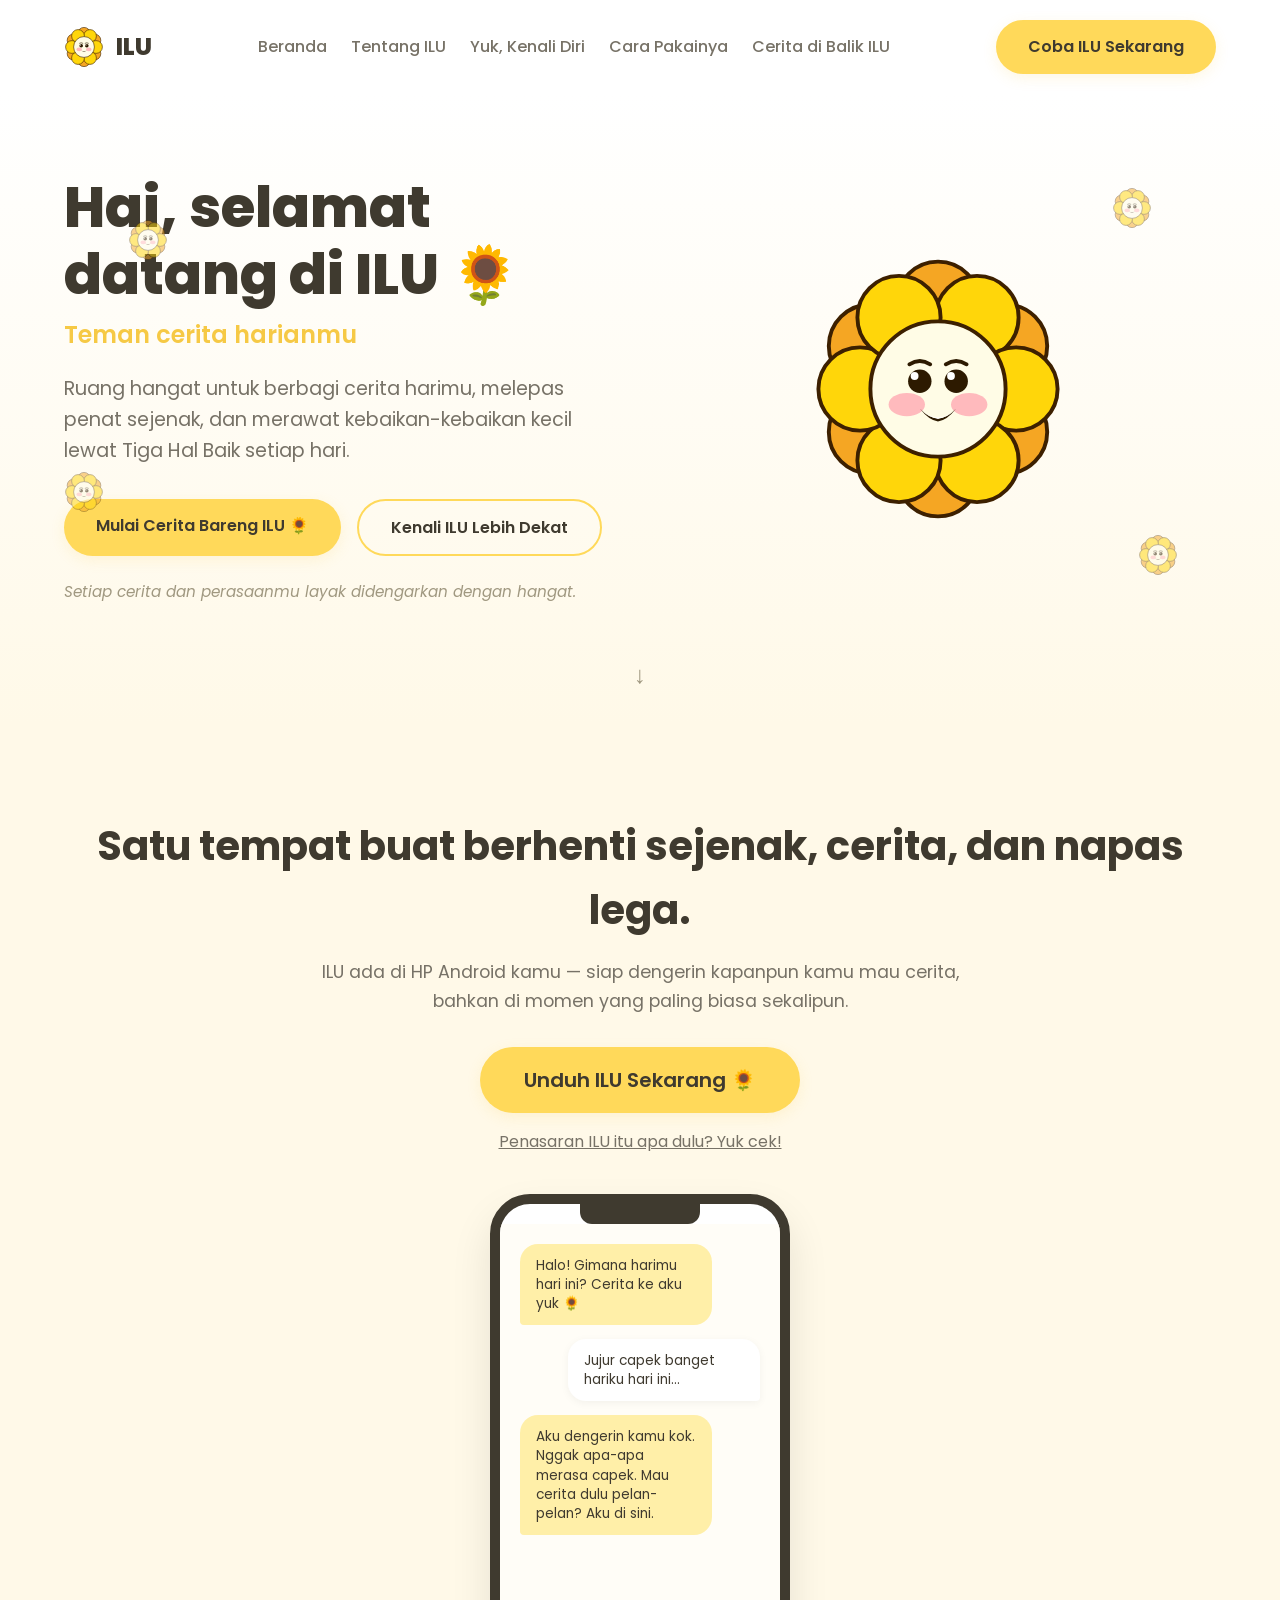
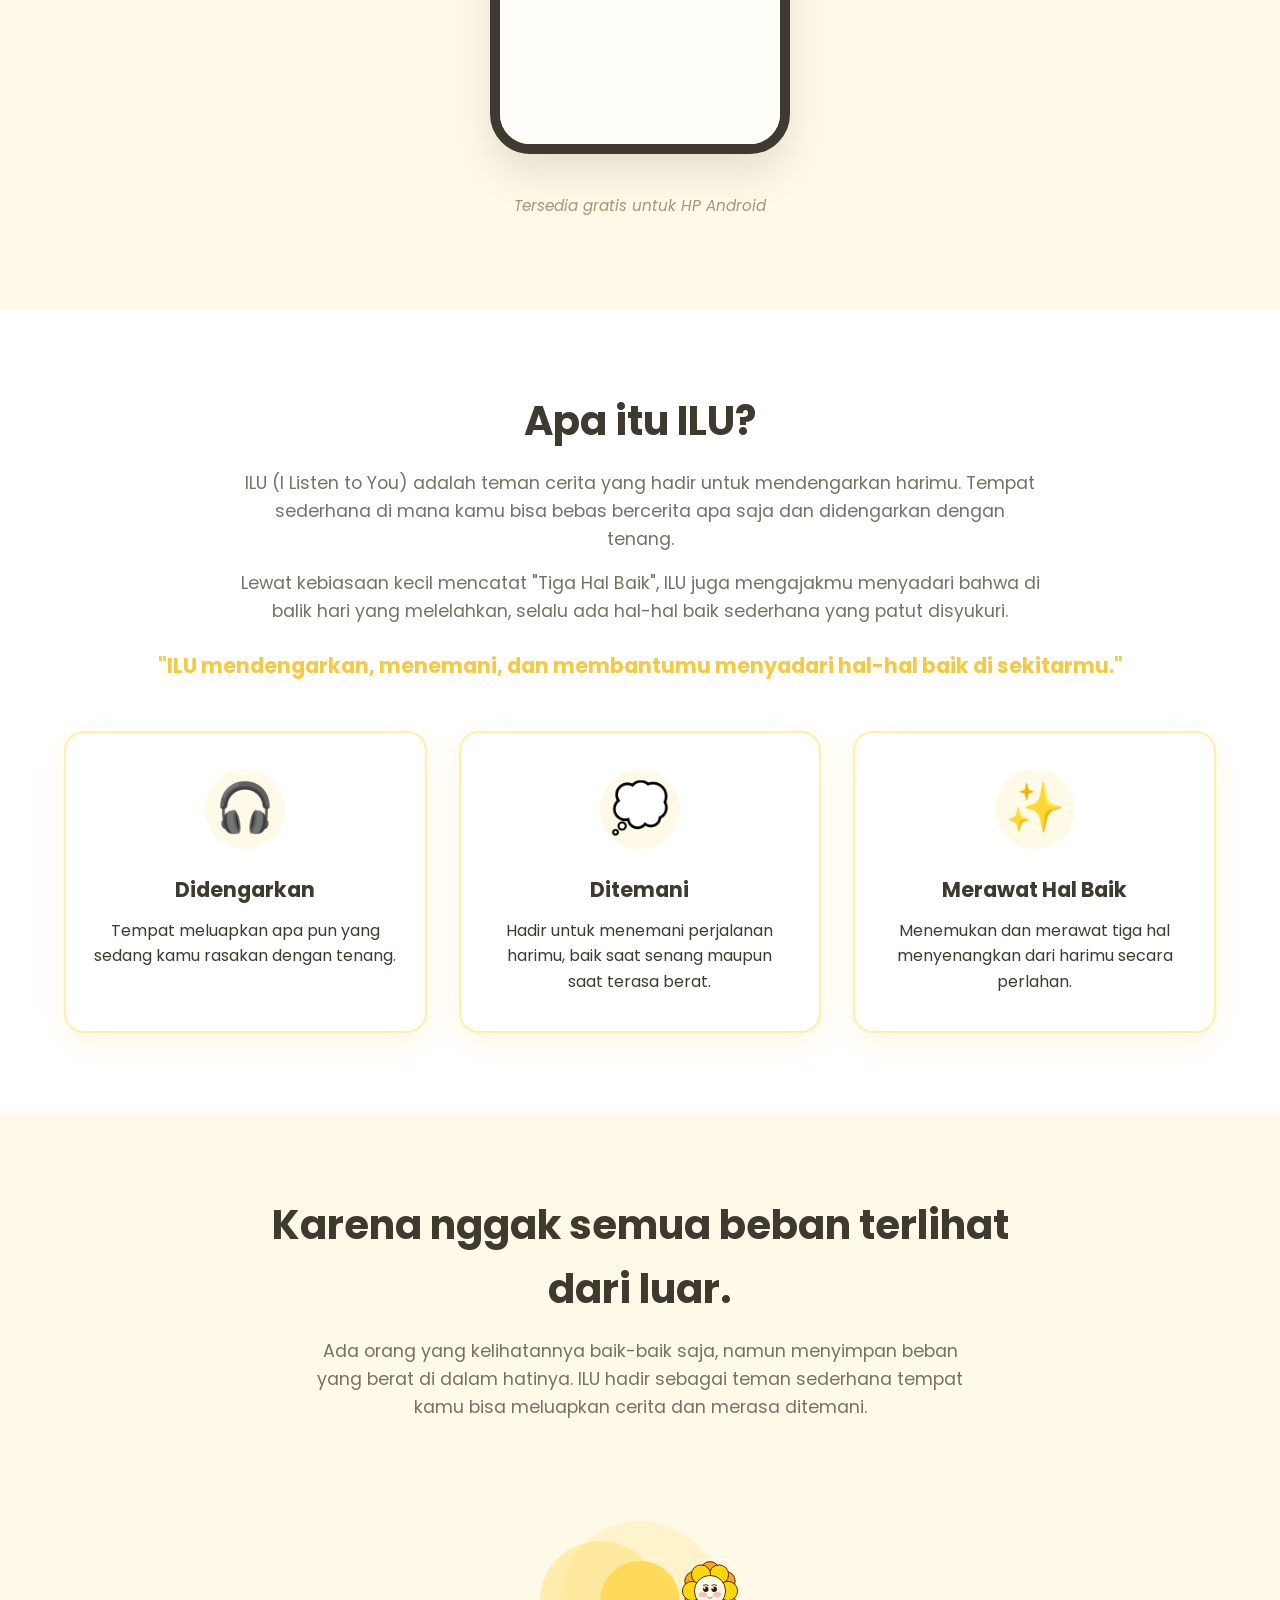
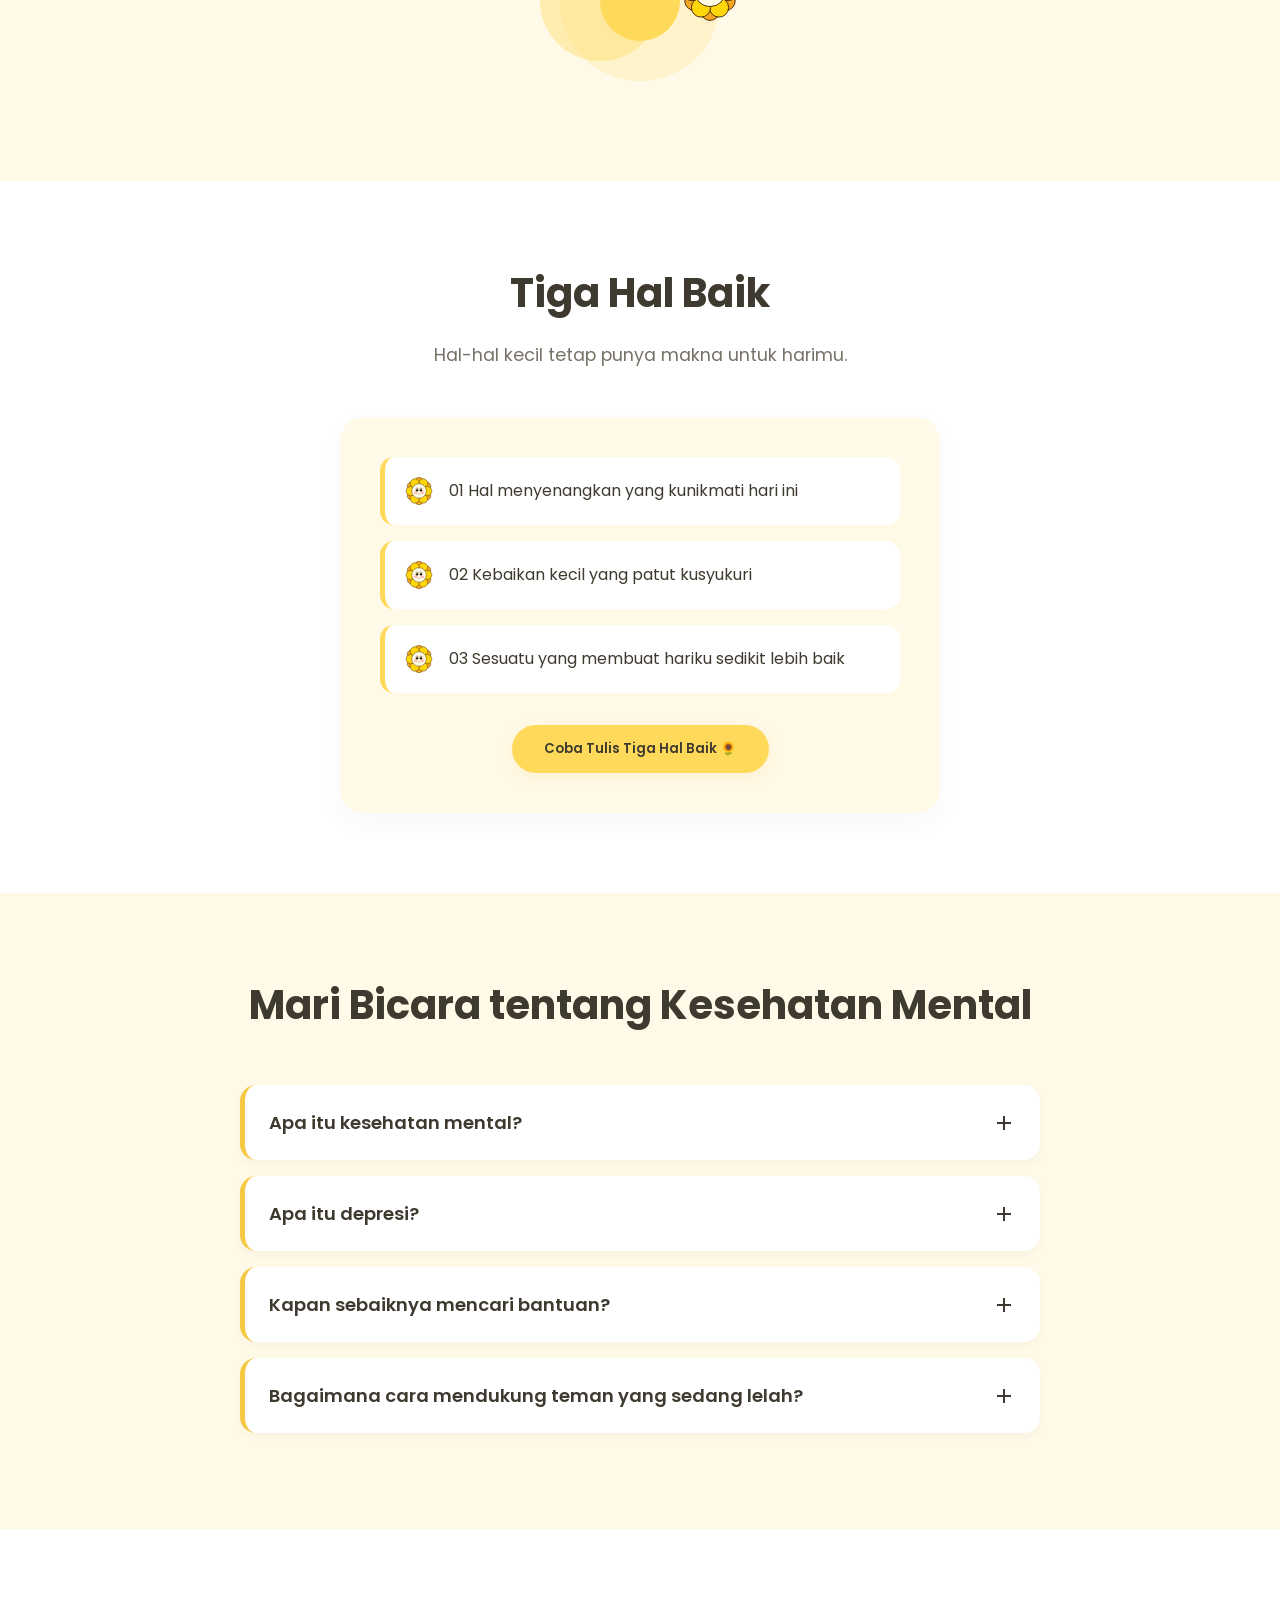
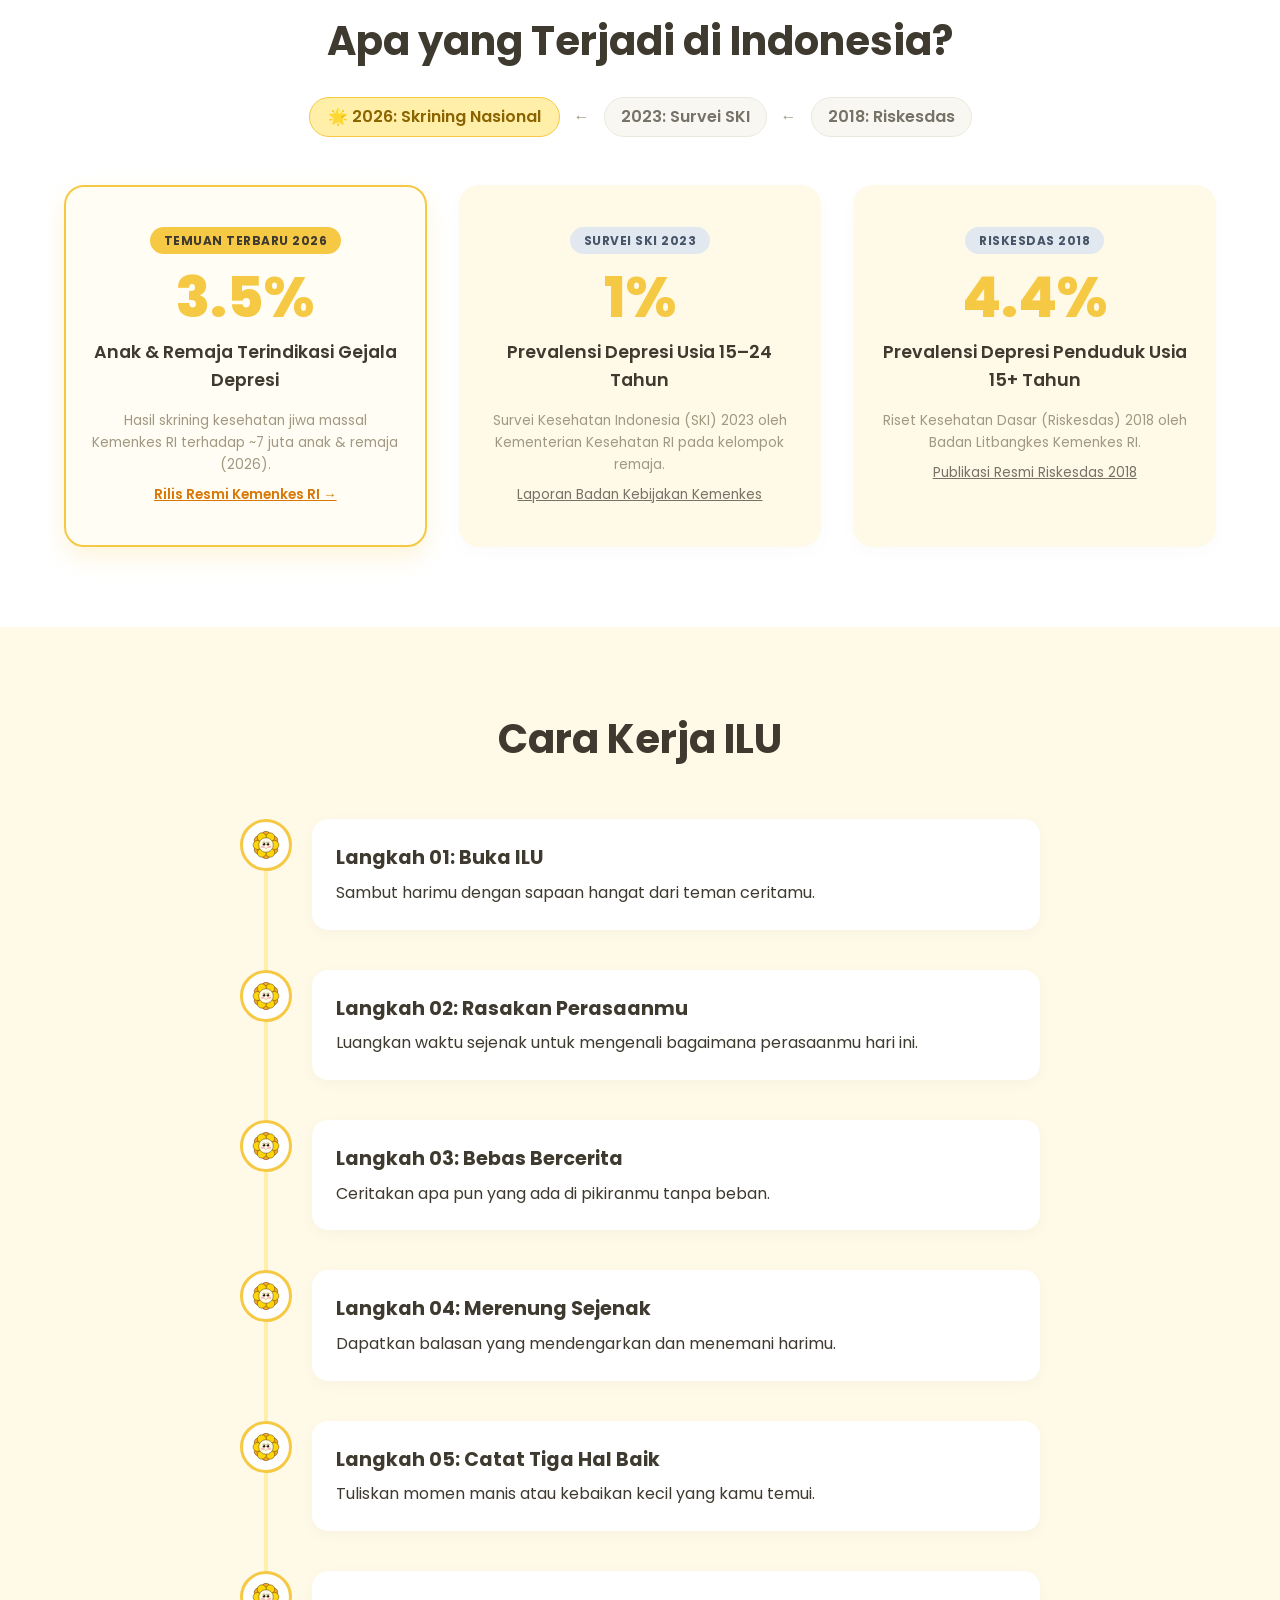
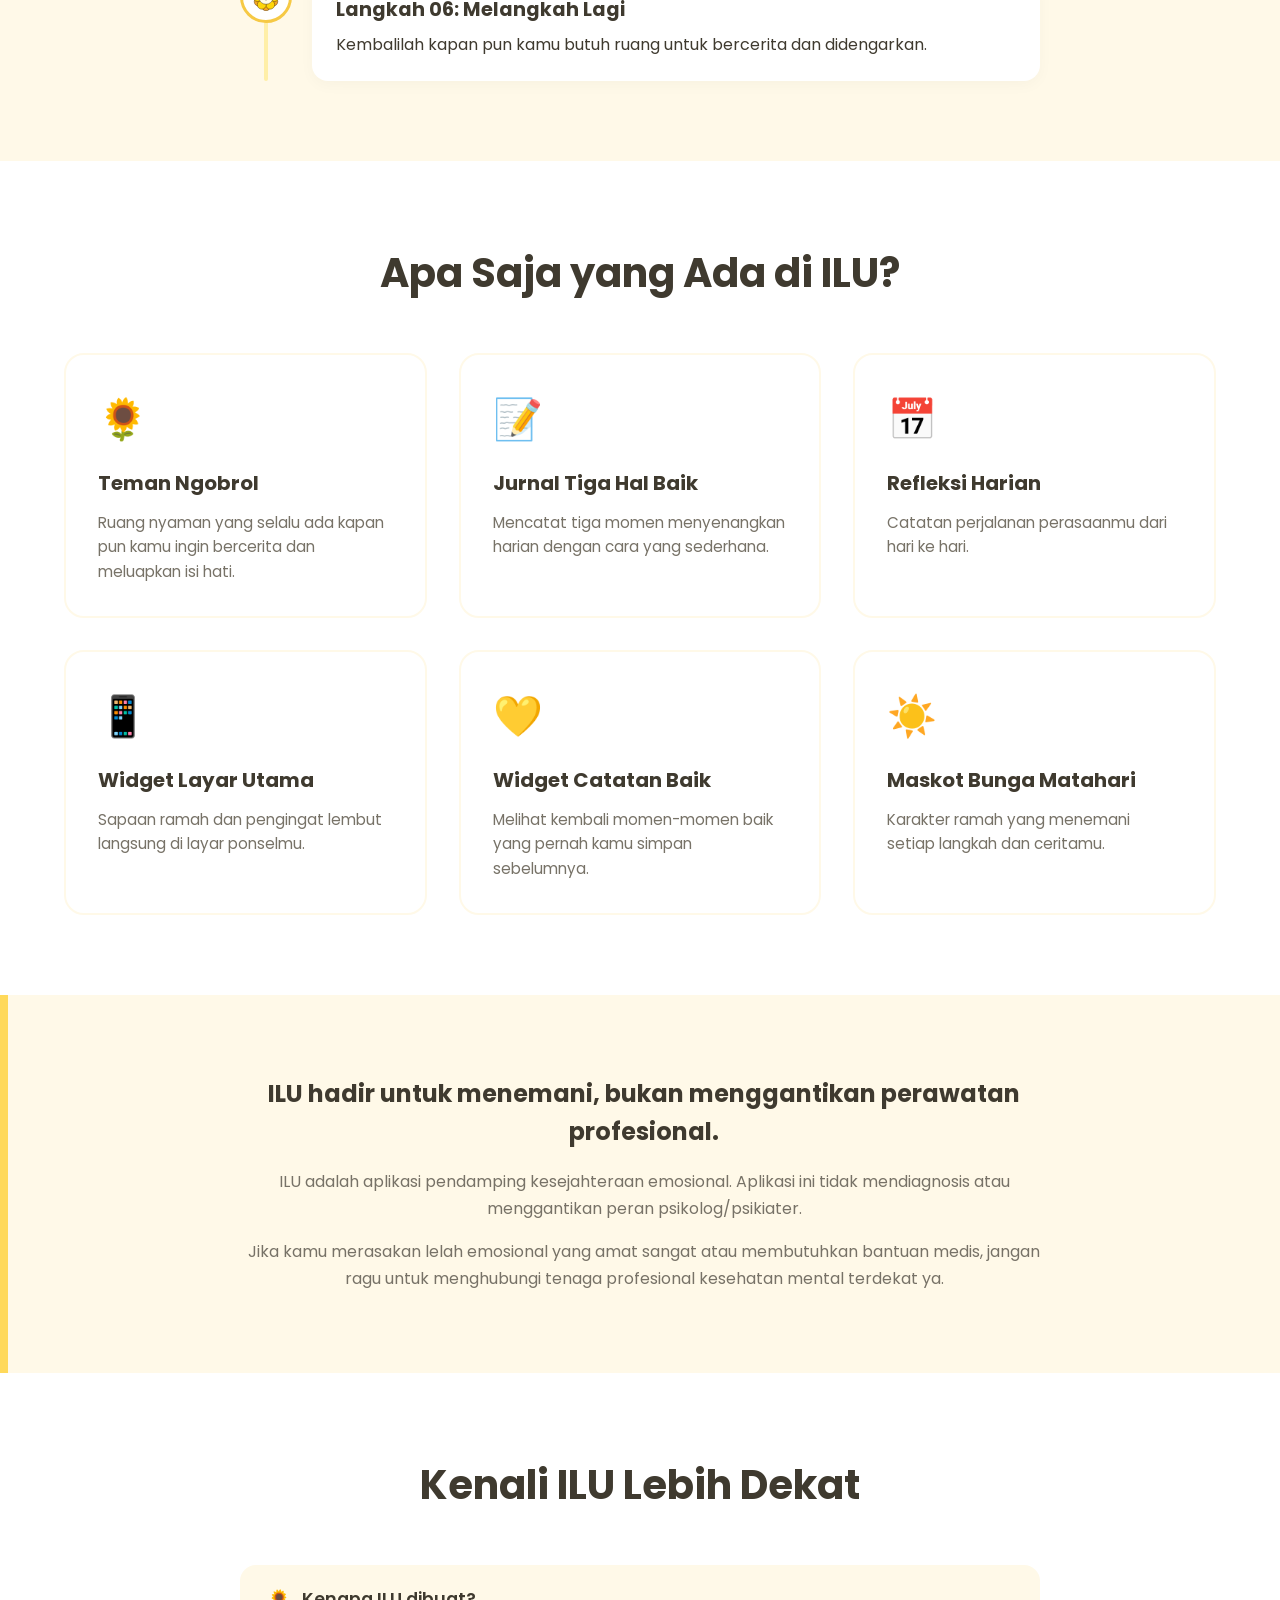
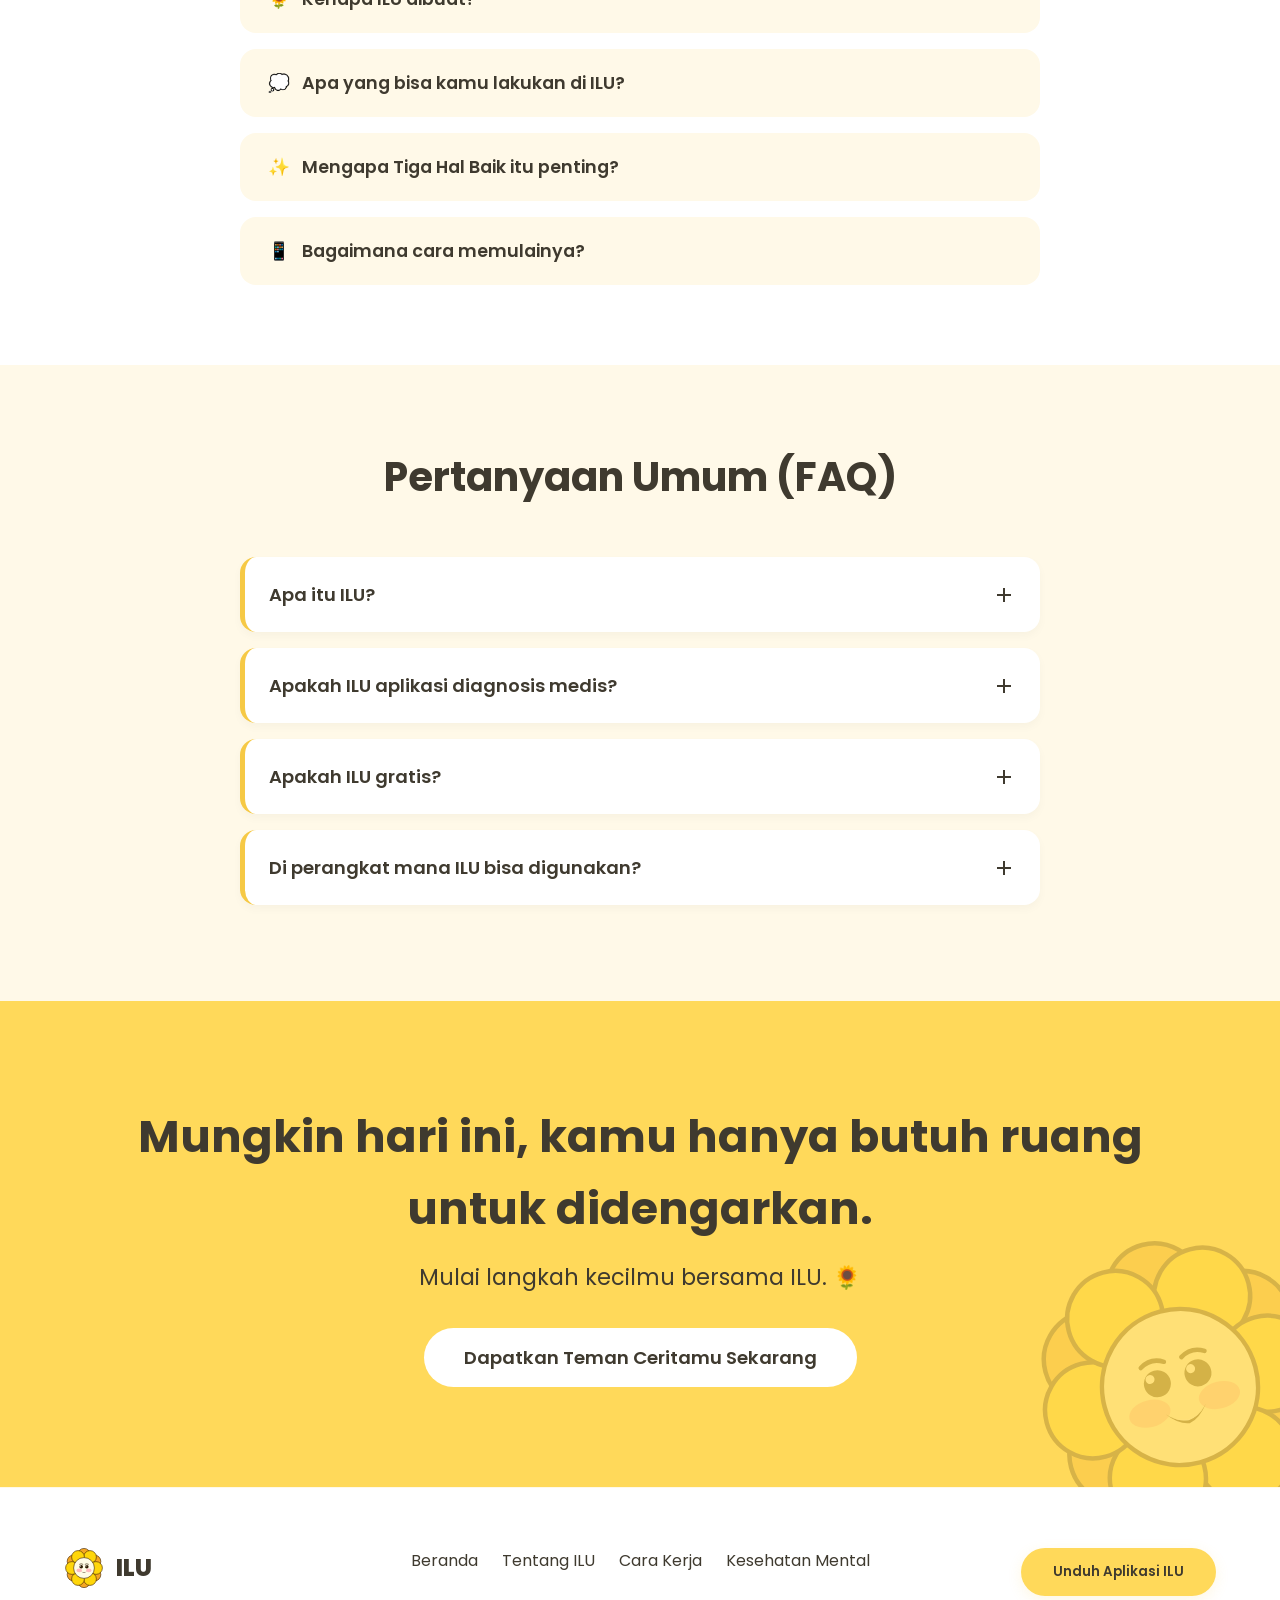
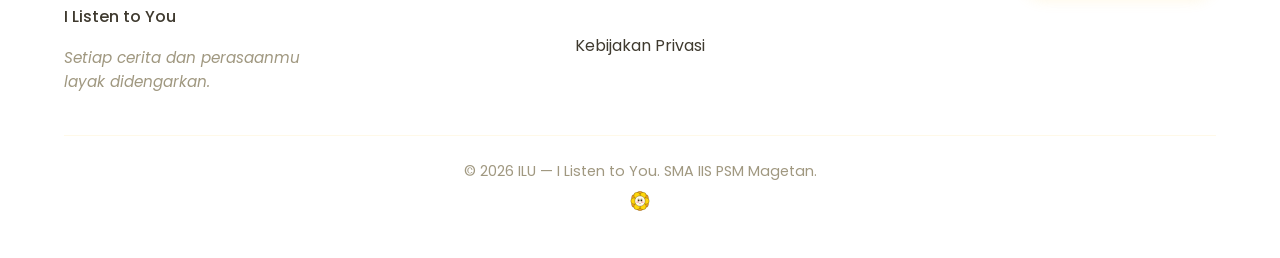
==== commit 91a92a21: "Web copy update: remove all judgmental words, focus hero on gratitude therapy, complete real stats 2" ====
--- a/index.html
+++ b/index.html
@@ -5,7 +5,7 @@
     <meta name="viewport" content="width=device-width, initial-scale=1.0">
     <meta name="google-site-verification" content="googleefeaaa1e9da4fd5a" />
     <title>ILU — I Listen to You | Teman Cerita & Pendamping Harimu</title>
-    <meta name="description" content="ILU — I Listen to You adalah aplikasi pendamping harian tempat kamu bisa bebas bercerita, didengarkan tanpa dihakimi, dan menemukan hal-hal baik setiap hari.">
+    <meta name="description" content="ILU — I Listen to You adalah aplikasi teman cerita harian tempat kamu bisa berbagi cerita dengan tenang dan menemukan hal-hal baik setiap hari lewat Tiga Hal Baik.">
     <meta name="keywords" content="ILU, I Listen to You, teman cerita, tempat cerita, aplikasi curhat, tiga hal baik, kesehatan mental, gratitude app">
     <meta property="og:title" content="ILU — I Listen to You">
     <meta property="og:description" content="Tempat aman untuk bercerita, didengarkan dengan hangat, dan merayakan momen-momen kecil harimu.">
@@ -630,10 +630,30 @@
             text-align: center;
             box-shadow: 0 6px 20px rgba(0,0,0,0.02);
             transition: var(--transition);
+            border: 2px solid transparent;
         }
 
         .stat-card:hover {
             transform: translateY(-4px);
+        }
+
+        .stat-card.featured {
+            border: 2px solid var(--sunflower);
+            background-color: #FFFDF4;
+            box-shadow: 0 10px 25px rgba(246, 201, 69, 0.2);
+        }
+
+        .stat-badge {
+            display: inline-block;
+            background-color: var(--sunflower);
+            color: #3F3A2F;
+            font-size: 0.75rem;
+            font-weight: 700;
+            padding: 4px 14px;
+            border-radius: 50px;
+            margin-bottom: 16px;
+            text-transform: uppercase;
+            letter-spacing: 0.5px;
         }
 
         .stat-number {
@@ -1069,12 +1089,12 @@
             <div class="hero-content animate-on-scroll">
                 <h1 class="hero-title">Hai, selamat datang di ILU 🌻</h1>
                 <h2 class="hero-subtitle">Teman cerita harianmu</h2>
-                <p class="hero-desc">Kadang kamu nggak butuh solusi atau nasihat panjang. Kamu cukup butuh satu tempat yang mau dengerin kamu — tanpa dihakimi, tanpa buru-buru.</p>
+                <p class="hero-desc">Ruang hangat untuk berbagi cerita harimu, melepas penat sejenak, dan merawat kebaikan-kebaikan kecil lewat Tiga Hal Baik setiap hari.</p>
                 <div class="hero-actions">
-                    <a href="#download" class="btn btn-primary">Kenalan sama ILU yuk 🌻</a>
-                    <a href="#what-is-ilu" class="btn btn-outline">Ceritain dulu dong, ILU itu apa?</a>
-                </div>
-                <p class="hero-note">Cerita dan perasaanmu layak didengarkan. Selalu.</p>
+                    <a href="#download" class="btn btn-primary">Mulai Cerita Bareng ILU 🌻</a>
+                    <a href="#what-is-ilu" class="btn btn-outline">Kenali ILU Lebih Dekat</a>
+                </div>
+                <p class="hero-note">Setiap cerita dan perasaanmu layak didengarkan dengan hangat.</p>
             </div>
             <div class="hero-visual animate-on-scroll" style="transition-delay: 0.2s">
                 <svg class="hero-mascot mascot-float"><use href="#sunflower-mascot"></use></svg>
@@ -1252,7 +1272,7 @@
                         <svg class="accordion-icon" width="24" height="24"><use href="#icon-plus"></use></svg>
                     </button>
                     <div class="accordion-content">
-                        <p style="padding-top: 16px;">Dengarkan ceritanya tanpa terburu-buru menghakimi atau mengguruinya. Cukup hadir dan ingatkan bahwa ia tidak sendirian.</p>
+                        <p style="padding-top: 16px;">Dengarkan ceritanya dengan tulus dan penuh perhatian. Cukup hadir mendampingi dan ingatkan bahwa ia tidak sendirian.</p>
                     </div>
                 </div>
             </div>
@@ -1264,30 +1284,44 @@
         <div class="container">
             <div class="section-header animate-on-scroll">
                 <h2 class="section-title">Apa yang Terjadi di Indonesia?</h2>
-                <div style="display: flex; justify-content: center; gap: 40px; margin-top: 24px; color: var(--text-light); font-weight: 500;">
-                    <span>2018 &rarr;</span>
-                    <span>2023 &rarr;</span>
-                    <span style="color: var(--sunflower);">2026</span>
+                <div style="display: flex; justify-content: center; align-items: center; gap: 14px; margin-top: 24px; font-weight: 600; flex-wrap: wrap;">
+                    <span style="background: var(--soft-yellow); color: #8A6400; padding: 6px 18px; border-radius: 50px; border: 1px solid var(--sunflower);">🌟 2026: Skrining Nasional</span>
+                    <span style="color: var(--text-light);">&larr;</span>
+                    <span style="background: #F8F7F2; color: var(--text-secondary); padding: 6px 16px; border-radius: 50px; border: 1px solid #EBE9DF;">2023: Survei SKI</span>
+                    <span style="color: var(--text-light);">&larr;</span>
+                    <span style="background: #F8F7F2; color: var(--text-secondary); padding: 6px 16px; border-radius: 50px; border: 1px solid #EBE9DF;">2018: Riskesdas</span>
                 </div>
             </div>
             
             <div class="stats-grid" id="stats-container">
-                <div class="stat-card animate-on-scroll">
-                    <div class="stat-number"><span class="counter" data-target="1.4">0</span>%</div>
-                    <div class="stat-desc">Prevalensi depresi di Indonesia</div>
-                    <div class="stat-source">Sumber: Kementerian Kesehatan RI — Survei Kesehatan Indonesia (SKI) 2023</div>
+                <div class="stat-card featured animate-on-scroll">
+                    <span class="stat-badge">Temuan Terbaru 2026</span>
+                    <div class="stat-number"><span class="counter" data-target="4.8">0</span>%</div>
+                    <div class="stat-desc">Anak & Remaja Terindikasi Gejala Depresi</div>
+                    <div class="stat-source">
+                        Hasil skrining kesehatan jiwa massal Kemenkes RI terhadap ~7 juta anak & remaja (2026).<br>
+                        <a href="https://sehatnegeriku.kemkes.go.id" target="_blank" style="color: #D97706; text-decoration: underline; font-weight: 600; display: inline-block; margin-top: 8px;">Rilis Resmi Kemenkes RI &rarr;</a>
+                    </div>
                 </div>
                 
                 <div class="stat-card animate-on-scroll" style="transition-delay: 0.1s">
-                    <div class="stat-number"><span class="counter" data-target="2">0</span>%</div>
-                    <div class="stat-desc">Prevalensi pada usia 15–24 tahun</div>
-                    <div class="stat-source">Sumber: SKI 2023</div>
+                    <span class="stat-badge" style="background:#E2E8F0; color:#475569;">Survei SKI 2023</span>
+                    <div class="stat-number"><span class="counter" data-target="2.0">0</span>%</div>
+                    <div class="stat-desc">Prevalensi Depresi Usia 15–24 Tahun</div>
+                    <div class="stat-source">
+                        Survei Kesehatan Indonesia (SKI) 2023 oleh Kementerian Kesehatan RI pada kelompok remaja.<br>
+                        <a href="https://badankebijakan.kemkes.go.id" target="_blank" style="color: var(--text-secondary); text-decoration: underline; display: inline-block; margin-top: 8px;">Laporan Badan Kebijakan Kemenkes</a>
+                    </div>
                 </div>
                 
                 <div class="stat-card animate-on-scroll" style="transition-delay: 0.2s">
-                    <div class="stat-number"><span class="counter" data-target="4.8">0</span>%</div>
-                    <div class="stat-desc">Anak menunjukkan gejala emosional</div>
-                    <div class="stat-source">Sumber: Kementerian Kesehatan RI, Program Skrining 2026<br><a href="https://sehatnegeriku.kemkes.go.id" target="_blank" style="color: var(--sunflower); text-decoration: underline;">Pelajari selengkapnya</a></div>
+                    <span class="stat-badge" style="background:#E2E8F0; color:#475569;">Riskesdas 2018</span>
+                    <div class="stat-number"><span class="counter" data-target="6.1">0</span>%</div>
+                    <div class="stat-desc">Prevalensi Depresi Penduduk Usia 15+ Tahun</div>
+                    <div class="stat-source">
+                        Riset Kesehatan Dasar (Riskesdas) 2018 oleh Badan Litbangkes Kemenkes RI.<br>
+                        <a href="https://www.kemkes.go.id" target="_blank" style="color: var(--text-secondary); text-decoration: underline; display: inline-block; margin-top: 8px;">Publikasi Resmi Riskesdas 2018</a>
+                    </div>
                 </div>
             </div>
         </div>
